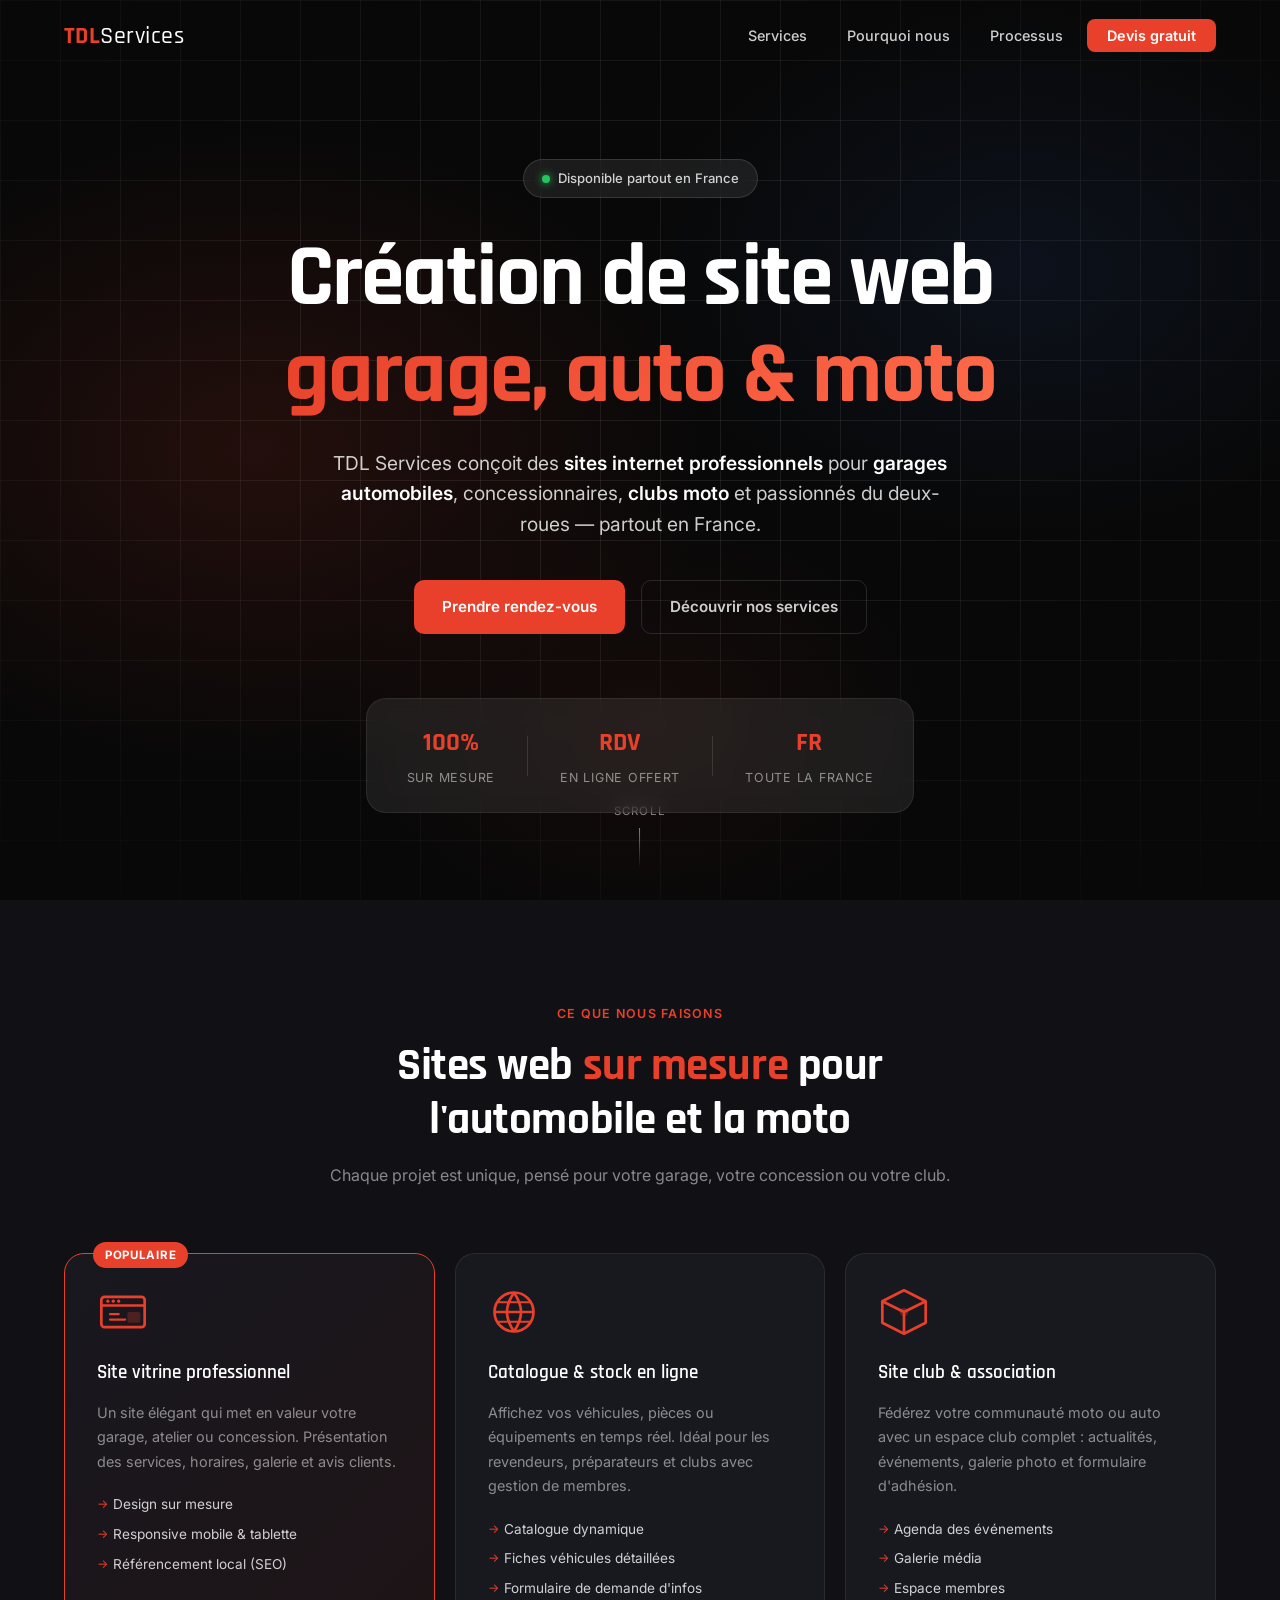
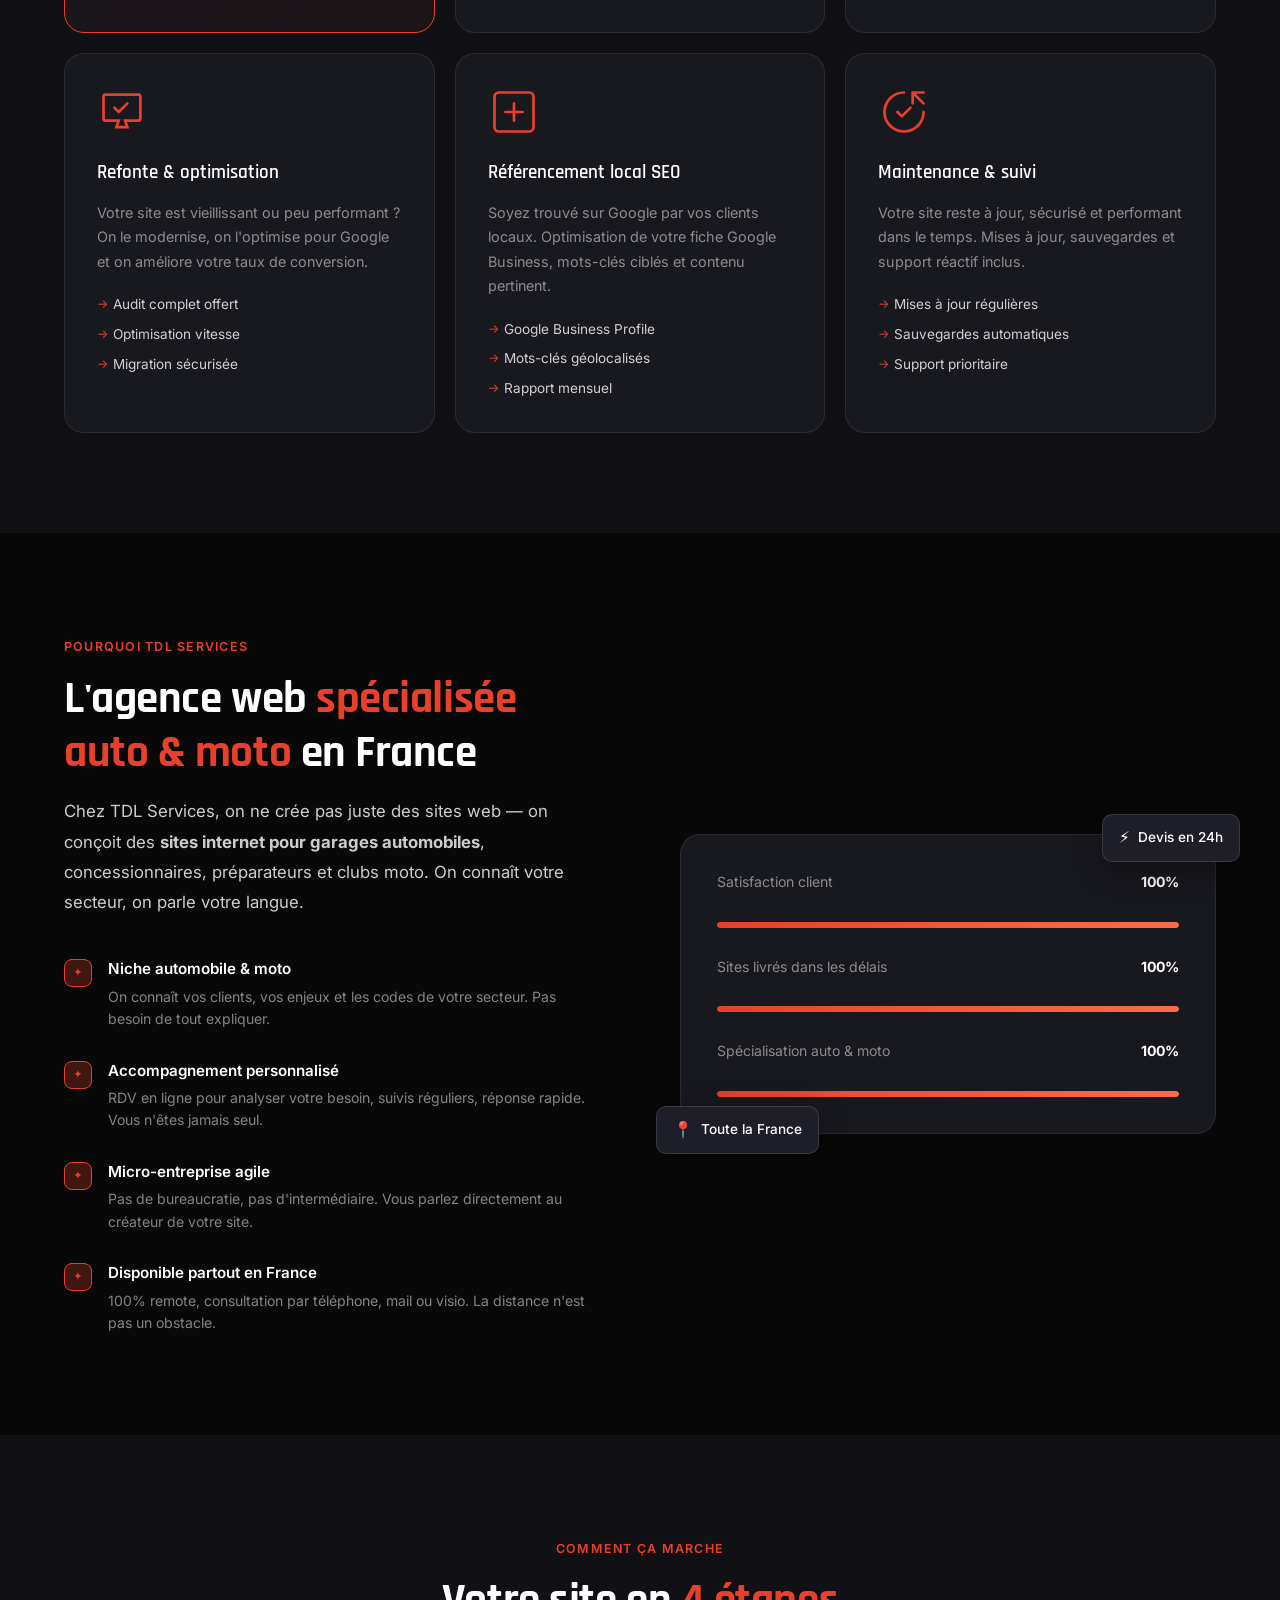
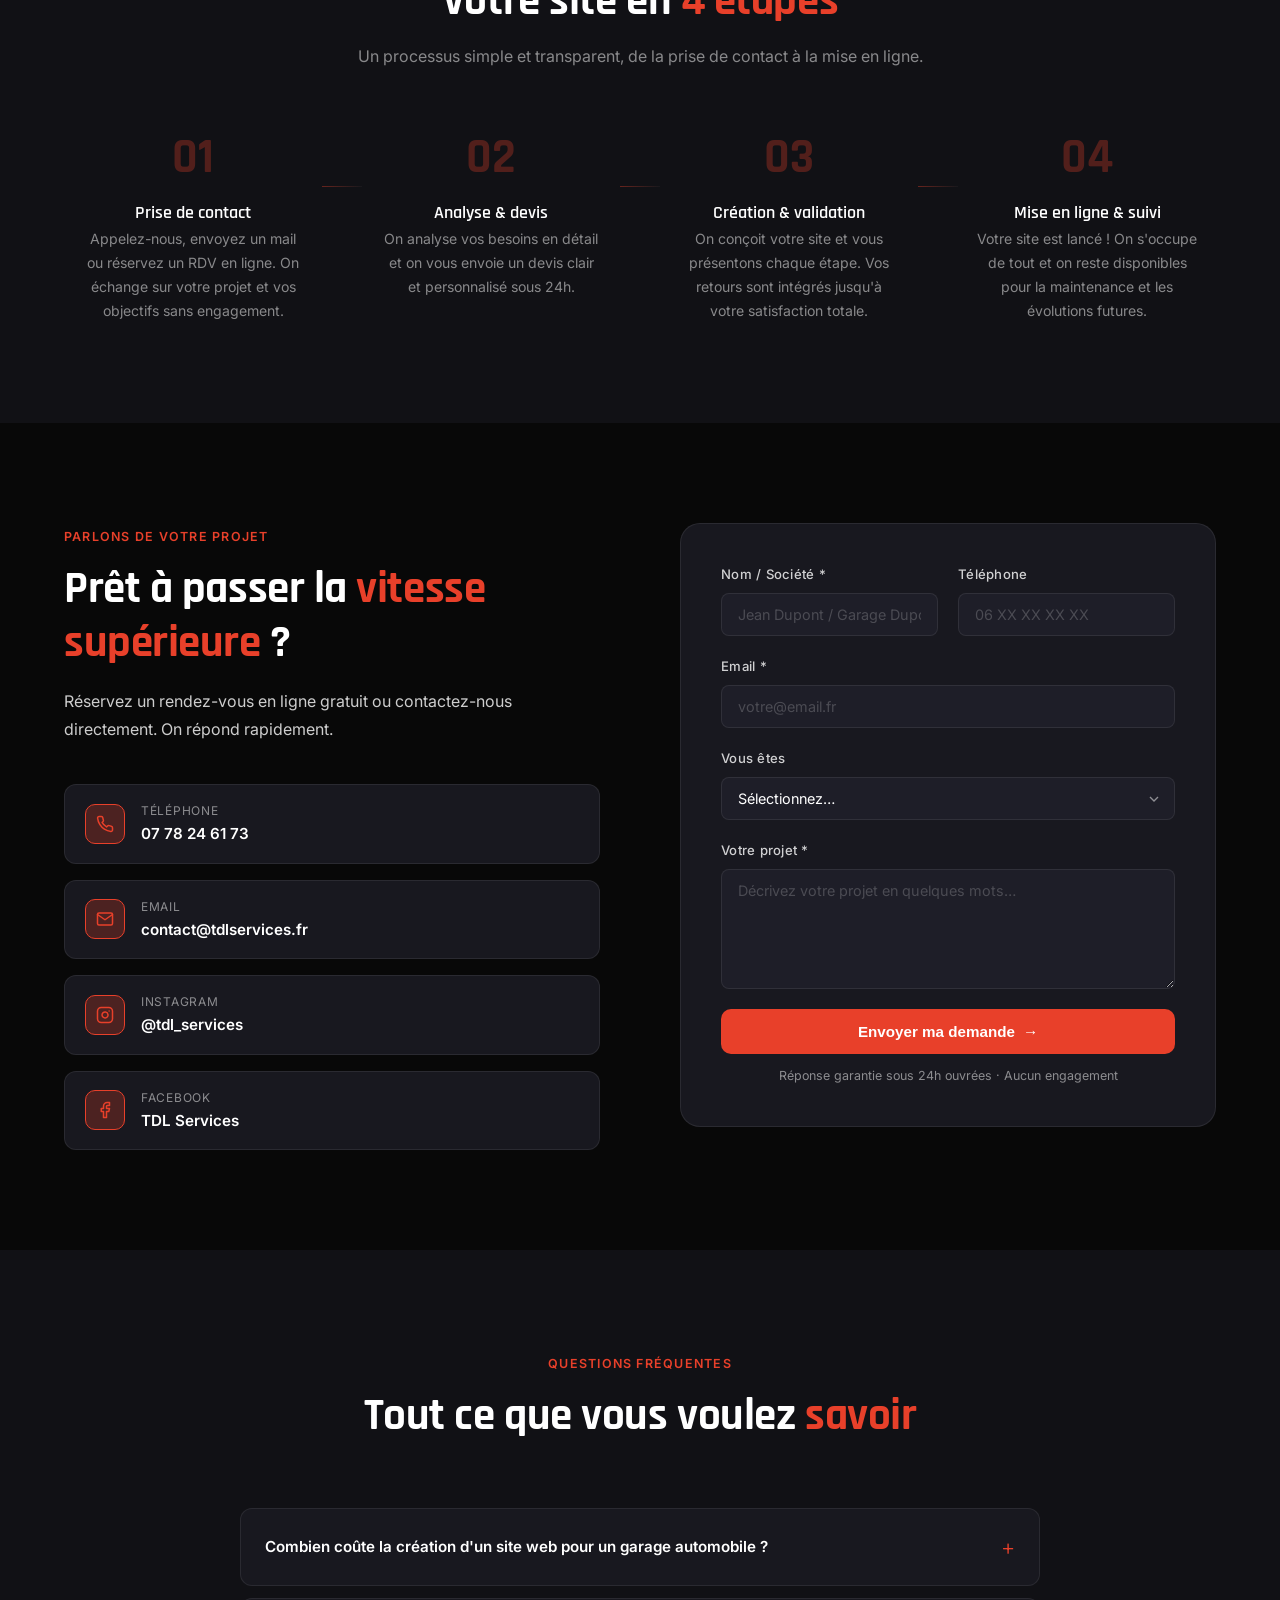
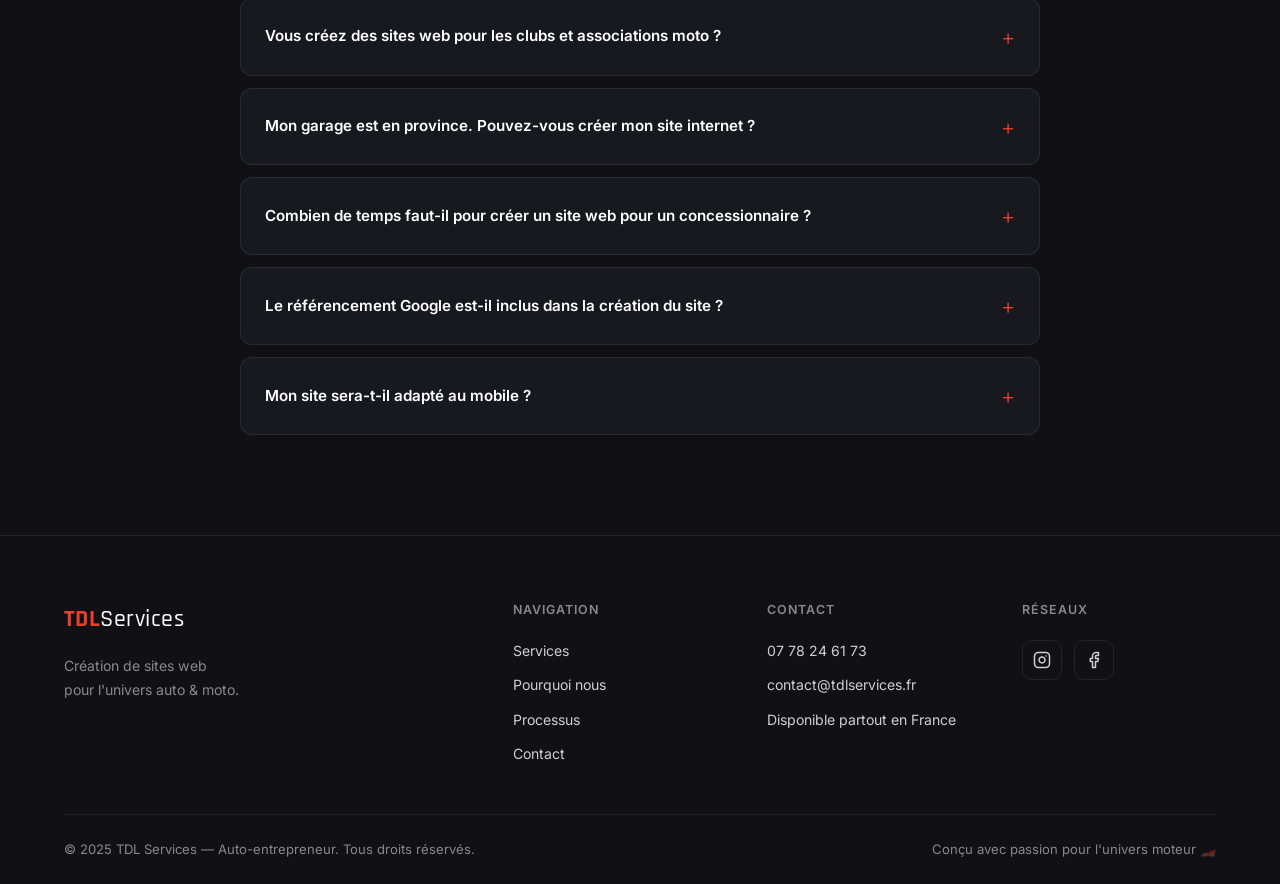
==== index.html @ dbecf359 "seo: optimisation complète pour remontée Google - Title tag ciblé : "Création Site Web Garage Automo" ====
<!DOCTYPE html>
<html lang="fr">
<head>
  <meta charset="UTF-8" />
  <meta name="viewport" content="width=device-width, initial-scale=1.0" />
  <meta name="description" content="TDL Services crée des sites web professionnels pour garages automobiles, concessionnaires, clubs moto et passionnés du deux-roues. Devis gratuit en 24h. Disponible partout en France." />
  <meta name="keywords" content="création site web garage automobile, site internet garage moto, site web concessionnaire, création site web club moto, site vitrine garage auto, agence web automobile France, site internet professionnel moto" />
  <meta name="author" content="TDL Services" />
  <meta name="robots" content="index, follow" />
  <meta name="geo.region" content="FR" />
  <meta name="geo.placename" content="France" />
  <link rel="canonical" href="https://tdlservices.fr/" />

  <!-- Open Graph -->
  <meta property="og:title" content="Création Site Web Garage Automobile & Moto | TDL Services" />
  <meta property="og:description" content="Sites web professionnels pour garages, concessionnaires et clubs moto. Devis gratuit en 24h — partout en France." />
  <meta property="og:type" content="website" />
  <meta property="og:url" content="https://tdlservices.fr/" />
  <meta property="og:image" content="https://tdlservices.fr/Logo.png" />
  <meta property="og:locale" content="fr_FR" />

  <!-- Twitter Card -->
  <meta name="twitter:card" content="summary_large_image" />
  <meta name="twitter:title" content="Création Site Web Garage Automobile & Moto | TDL Services" />
  <meta name="twitter:description" content="Sites web professionnels pour garages, concessionnaires et clubs moto. Devis gratuit en 24h." />
  <meta name="twitter:image" content="https://tdlservices.fr/Logo.png" />

  <title>Création Site Web Garage Automobile & Moto | TDL Services — France</title>
  <link rel="icon" type="image/png" sizes="32x32" href="Logo.png">

  <!-- JSON-LD Structured Data -->
  <script type="application/ld+json">
  {
    "@context": "https://schema.org",
    "@type": "ProfessionalService",
    "name": "TDL Services",
    "description": "Création de sites web professionnels pour garages automobiles, concessionnaires, clubs moto et passionnés du deux-roues. Disponible partout en France.",
    "url": "https://tdlservices.fr",
    "telephone": "+33778246173",
    "email": "contact@tdlservices.fr",
    "priceRange": "€€",
    "image": "https://tdlservices.fr/Logo.png",
    "areaServed": {
      "@type": "Country",
      "name": "France"
    },
    "hasOfferCatalog": {
      "@type": "OfferCatalog",
      "name": "Création de sites web automobile et moto",
      "itemListElement": [
        { "@type": "Offer", "itemOffered": { "@type": "Service", "name": "Site vitrine professionnel garage automobile" } },
        { "@type": "Offer", "itemOffered": { "@type": "Service", "name": "Site web club et association moto" } },
        { "@type": "Offer", "itemOffered": { "@type": "Service", "name": "Catalogue véhicules en ligne" } },
        { "@type": "Offer", "itemOffered": { "@type": "Service", "name": "Référencement SEO local automobile" } }
      ]
    },
    "sameAs": [
      "https://www.instagram.com/tdl_services/",
      "https://www.facebook.com/profile.php?id=61576950905423"
    ]
  }
  </script>
  <script type="application/ld+json">
  {
    "@context": "https://schema.org",
    "@type": "WebSite",
    "name": "TDL Services",
    "url": "https://tdlservices.fr"
  }
  </script>
  <link rel="stylesheet" href="style.css" />
  <link rel="preconnect" href="https://fonts.googleapis.com" />
  <link rel="preconnect" href="https://fonts.gstatic.com" crossorigin />
  <link href="https://fonts.googleapis.com/css2?family=Inter:wght@300;400;500;600;700;800;900&family=Rajdhani:wght@500;600;700&display=swap" rel="stylesheet" />
</head>
<body>

  <!-- NAV -->
  <nav class="nav" id="nav">
    <div class="nav__container">
      <a href="#hero" class="nav__logo">
        <span class="nav__logo-tdl">TDL</span><span class="nav__logo-services">Services</span>
      </a>
      <button class="nav__burger" id="burger" aria-label="Menu">
        <span></span><span></span><span></span>
      </button>
      <ul class="nav__links" id="navLinks">
        <li><a href="#services" class="nav__link">Services</a></li>
        <li><a href="#pourquoi" class="nav__link">Pourquoi nous</a></li>
        <li><a href="#processus" class="nav__link">Processus</a></li>
        <li><a href="#contact" class="nav__link nav__link--cta">Devis gratuit</a></li>
      </ul>
    </div>
  </nav>

  <!-- HERO -->
  <section class="hero" id="hero">
    <div class="hero__bg">
      <div class="hero__grid"></div>
      <div class="hero__gradient"></div>
    </div>
    <div class="hero__container">
      <div class="hero__badge">
        <span class="hero__badge-dot"></span>
        Disponible partout en France
      </div>
      <h1 class="hero__title">
        Création de site web<br />
        <span class="hero__title-accent">garage, auto & moto</span>
      </h1>
      <p class="hero__subtitle">
        TDL Services conçoit des <strong>sites internet professionnels</strong> pour <strong>garages automobiles</strong>, concessionnaires, <strong>clubs moto</strong> et passionnés du deux-roues — partout en France.
      </p>
      <div class="hero__actions">
        <a href="#contact" class="btn btn--primary">Prendre rendez-vous</a>
        <a href="#services" class="btn btn--ghost">Découvrir nos services</a>
      </div>
      <div class="hero__stats">
        <div class="hero__stat">
          <span class="hero__stat-num">100%</span>
          <span class="hero__stat-label">Sur mesure</span>
        </div>
        <div class="hero__stat-divider"></div>
        <div class="hero__stat">
          <span class="hero__stat-num">RDV</span>
          <span class="hero__stat-label">En ligne offert</span>
        </div>
        <div class="hero__stat-divider"></div>
        <div class="hero__stat">
          <span class="hero__stat-num">FR</span>
          <span class="hero__stat-label">Toute la France</span>
        </div>
      </div>
    </div>
    <div class="hero__scroll">
      <span>Scroll</span>
      <div class="hero__scroll-line"></div>
    </div>
  </section>

  <!-- SERVICES -->
  <section class="services" id="services">
    <div class="section__container">
      <div class="section__header">
        <span class="section__tag">Ce que nous faisons</span>
        <h2 class="section__title">Sites web <span class="accent">sur mesure</span> pour l'automobile et la moto</h2>
        <p class="section__subtitle">Chaque projet est unique, pensé pour votre garage, votre concession ou votre club.</p>
      </div>
      <div class="services__grid">

        <div class="service-card service-card--featured">
          <div class="service-card__badge">Populaire</div>
          <div class="service-card__icon">
            <svg viewBox="0 0 48 48" fill="none" xmlns="http://www.w3.org/2000/svg">
              <rect x="4" y="10" width="40" height="28" rx="3" stroke="currentColor" stroke-width="2.5"/>
              <path d="M4 18h40" stroke="currentColor" stroke-width="2.5"/>
              <circle cx="10" cy="14" r="1.5" fill="currentColor"/>
              <circle cx="15" cy="14" r="1.5" fill="currentColor"/>
              <circle cx="20" cy="14" r="1.5" fill="currentColor"/>
              <path d="M12 26h8M12 31h14" stroke="currentColor" stroke-width="2" stroke-linecap="round"/>
              <rect x="28" y="24" width="12" height="10" rx="2" fill="currentColor" opacity=".25"/>
            </svg>
          </div>
          <h3 class="service-card__title">Site vitrine professionnel</h3>
          <p class="service-card__text">Un site élégant qui met en valeur votre garage, atelier ou concession. Présentation des services, horaires, galerie et avis clients.</p>
          <ul class="service-card__list">
            <li>Design sur mesure</li>
            <li>Responsive mobile & tablette</li>
            <li>Référencement local (SEO)</li>
          </ul>
        </div>

        <div class="service-card">
          <div class="service-card__icon">
            <svg viewBox="0 0 48 48" fill="none" xmlns="http://www.w3.org/2000/svg">
              <circle cx="24" cy="24" r="18" stroke="currentColor" stroke-width="2.5"/>
              <path d="M6 24h36M24 6c-4 6-6.5 11.5-6.5 18s2.5 12 6.5 18M24 6c4 6 6.5 11.5 6.5 18S28 36 24 42" stroke="currentColor" stroke-width="2.5"/>
              <path d="M9.5 15h29M9.5 33h29" stroke="currentColor" stroke-width="2" stroke-linecap="round"/>
            </svg>
          </div>
          <h3 class="service-card__title">Catalogue & stock en ligne</h3>
          <p class="service-card__text">Affichez vos véhicules, pièces ou équipements en temps réel. Idéal pour les revendeurs, préparateurs et clubs avec gestion de membres.</p>
          <ul class="service-card__list">
            <li>Catalogue dynamique</li>
            <li>Fiches véhicules détaillées</li>
            <li>Formulaire de demande d'infos</li>
          </ul>
        </div>

        <div class="service-card">
          <div class="service-card__icon">
            <svg viewBox="0 0 48 48" fill="none" xmlns="http://www.w3.org/2000/svg">
              <path d="M24 4L4 14v20l20 10 20-10V14L24 4z" stroke="currentColor" stroke-width="2.5" stroke-linejoin="round"/>
              <path d="M4 14l20 10M44 14L24 24M24 24v20" stroke="currentColor" stroke-width="2.5"/>
              <circle cx="24" cy="24" r="4" fill="currentColor" opacity=".3"/>
            </svg>
          </div>
          <h3 class="service-card__title">Site club & association</h3>
          <p class="service-card__text">Fédérez votre communauté moto ou auto avec un espace club complet : actualités, événements, galerie photo et formulaire d'adhésion.</p>
          <ul class="service-card__list">
            <li>Agenda des événements</li>
            <li>Galerie média</li>
            <li>Espace membres</li>
          </ul>
        </div>

        <div class="service-card">
          <div class="service-card__icon">
            <svg viewBox="0 0 48 48" fill="none" xmlns="http://www.w3.org/2000/svg">
              <path d="M40 8H8a2 2 0 00-2 2v20a2 2 0 002 2h12l-2 6h10l-2-6h12a2 2 0 002-2V10a2 2 0 00-2-2z" stroke="currentColor" stroke-width="2.5"/>
              <path d="M16 20l4 4 8-8" stroke="currentColor" stroke-width="2.5" stroke-linecap="round" stroke-linejoin="round"/>
            </svg>
          </div>
          <h3 class="service-card__title">Refonte & optimisation</h3>
          <p class="service-card__text">Votre site est vieillissant ou peu performant ? On le modernise, on l'optimise pour Google et on améliore votre taux de conversion.</p>
          <ul class="service-card__list">
            <li>Audit complet offert</li>
            <li>Optimisation vitesse</li>
            <li>Migration sécurisée</li>
          </ul>
        </div>

        <div class="service-card">
          <div class="service-card__icon">
            <svg viewBox="0 0 48 48" fill="none" xmlns="http://www.w3.org/2000/svg">
              <rect x="6" y="6" width="36" height="36" rx="4" stroke="currentColor" stroke-width="2.5"/>
              <path d="M16 24h16M24 16v16" stroke="currentColor" stroke-width="2.5" stroke-linecap="round"/>
            </svg>
          </div>
          <h3 class="service-card__title">Référencement local SEO</h3>
          <p class="service-card__text">Soyez trouvé sur Google par vos clients locaux. Optimisation de votre fiche Google Business, mots-clés ciblés et contenu pertinent.</p>
          <ul class="service-card__list">
            <li>Google Business Profile</li>
            <li>Mots-clés géolocalisés</li>
            <li>Rapport mensuel</li>
          </ul>
        </div>

        <div class="service-card">
          <div class="service-card__icon">
            <svg viewBox="0 0 48 48" fill="none" xmlns="http://www.w3.org/2000/svg">
              <path d="M24 6C14 6 6 14 6 24s8 18 18 18 18-8 18-18" stroke="currentColor" stroke-width="2.5" stroke-linecap="round"/>
              <path d="M32 6l10 10M42 6H32v10" stroke="currentColor" stroke-width="2.5" stroke-linecap="round" stroke-linejoin="round"/>
              <path d="M18 24l4 4 8-8" stroke="currentColor" stroke-width="2.5" stroke-linecap="round" stroke-linejoin="round"/>
            </svg>
          </div>
          <h3 class="service-card__title">Maintenance & suivi</h3>
          <p class="service-card__text">Votre site reste à jour, sécurisé et performant dans le temps. Mises à jour, sauvegardes et support réactif inclus.</p>
          <ul class="service-card__list">
            <li>Mises à jour régulières</li>
            <li>Sauvegardes automatiques</li>
            <li>Support prioritaire</li>
          </ul>
        </div>

      </div>
    </div>
  </section>

  <!-- POURQUOI -->
  <section class="pourquoi" id="pourquoi">
    <div class="section__container">
      <div class="pourquoi__inner">
        <div class="pourquoi__content">
          <span class="section__tag">Pourquoi TDL Services</span>
          <h2 class="section__title">L'agence web <span class="accent">spécialisée auto & moto</span> en France</h2>
          <p class="pourquoi__text">
            Chez TDL Services, on ne crée pas juste des sites web — on conçoit des <strong>sites internet pour garages automobiles</strong>, concessionnaires, préparateurs et clubs moto. On connaît votre secteur, on parle votre langue.
          </p>
          <div class="pourquoi__features">
            <div class="feature">
              <div class="feature__icon">✦</div>
              <div>
                <h4 class="feature__title">Niche automobile & moto</h4>
                <p class="feature__text">On connaît vos clients, vos enjeux et les codes de votre secteur. Pas besoin de tout expliquer.</p>
              </div>
            </div>
            <div class="feature">
              <div class="feature__icon">✦</div>
              <div>
                <h4 class="feature__title">Accompagnement personnalisé</h4>
                <p class="feature__text">RDV en ligne pour analyser votre besoin, suivis réguliers, réponse rapide. Vous n'êtes jamais seul.</p>
              </div>
            </div>
            <div class="feature">
              <div class="feature__icon">✦</div>
              <div>
                <h4 class="feature__title">Micro-entreprise agile</h4>
                <p class="feature__text">Pas de bureaucratie, pas d'intermédiaire. Vous parlez directement au créateur de votre site.</p>
              </div>
            </div>
            <div class="feature">
              <div class="feature__icon">✦</div>
              <div>
                <h4 class="feature__title">Disponible partout en France</h4>
                <p class="feature__text">100% remote, consultation par téléphone, mail ou visio. La distance n'est pas un obstacle.</p>
              </div>
            </div>
          </div>
        </div>
        <div class="pourquoi__visual">
          <div class="visual-card">
            <div class="visual-card__line">
              <span class="visual-card__label">Satisfaction client</span>
              <span class="visual-card__val">100%</span>
            </div>
            <div class="visual-card__bar"><div class="visual-card__fill" style="width:100%"></div></div>
            <div class="visual-card__line">
              <span class="visual-card__label">Sites livrés dans les délais</span>
              <span class="visual-card__val">100%</span>
            </div>
            <div class="visual-card__bar"><div class="visual-card__fill" style="width:100%"></div></div>
            <div class="visual-card__line">
              <span class="visual-card__label">Spécialisation auto & moto</span>
              <span class="visual-card__val">100%</span>
            </div>
            <div class="visual-card__bar"><div class="visual-card__fill" style="width:100%"></div></div>
          </div>
          <div class="visual-badge visual-badge--1">
            <span class="visual-badge__icon">📍</span>
            <span>Toute la France</span>
          </div>
          <div class="visual-badge visual-badge--2">
            <span class="visual-badge__icon">⚡</span>
            <span>Devis en 24h</span>
          </div>
        </div>
      </div>
    </div>
  </section>

  <!-- PROCESSUS -->
  <section class="processus" id="processus">
    <div class="section__container">
      <div class="section__header">
        <span class="section__tag">Comment ça marche</span>
        <h2 class="section__title">Votre site en <span class="accent">4 étapes</span></h2>
        <p class="section__subtitle">Un processus simple et transparent, de la prise de contact à la mise en ligne.</p>
      </div>
      <div class="processus__steps">
        <div class="step">
          <div class="step__num">01</div>
          <div class="step__content">
            <h3 class="step__title">Prise de contact</h3>
            <p class="step__text">Appelez-nous, envoyez un mail ou réservez un RDV en ligne. On échange sur votre projet et vos objectifs sans engagement.</p>
          </div>
        </div>
        <div class="step__connector"></div>
        <div class="step">
          <div class="step__num">02</div>
          <div class="step__content">
            <h3 class="step__title">Analyse & devis</h3>
            <p class="step__text">On analyse vos besoins en détail et on vous envoie un devis clair et personnalisé sous 24h.</p>
          </div>
        </div>
        <div class="step__connector"></div>
        <div class="step">
          <div class="step__num">03</div>
          <div class="step__content">
            <h3 class="step__title">Création & validation</h3>
            <p class="step__text">On conçoit votre site et vous présentons chaque étape. Vos retours sont intégrés jusqu'à votre satisfaction totale.</p>
          </div>
        </div>
        <div class="step__connector"></div>
        <div class="step">
          <div class="step__num">04</div>
          <div class="step__content">
            <h3 class="step__title">Mise en ligne & suivi</h3>
            <p class="step__text">Votre site est lancé ! On s'occupe de tout et on reste disponibles pour la maintenance et les évolutions futures.</p>
          </div>
        </div>
      </div>
    </div>
  </section>

  <!-- CONTACT -->
  <section class="contact" id="contact">
    <div class="section__container">
      <div class="contact__inner">
        <div class="contact__info">
          <span class="section__tag">Parlons de votre projet</span>
          <h2 class="section__title">Prêt à passer la <span class="accent">vitesse supérieure</span> ?</h2>
          <p class="contact__text">Réservez un rendez-vous en ligne gratuit ou contactez-nous directement. On répond rapidement.</p>

          <div class="contact__methods">
            <a href="tel:0778246173" class="contact__method">
              <div class="contact__method-icon">
                <svg viewBox="0 0 24 24" fill="none" stroke="currentColor" stroke-width="2" stroke-linecap="round" stroke-linejoin="round">
                  <path d="M22 16.92v3a2 2 0 01-2.18 2 19.79 19.79 0 01-8.63-3.07 19.5 19.5 0 01-6-6 19.79 19.79 0 01-3.07-8.67A2 2 0 014.11 2h3a2 2 0 012 1.72c.127.96.361 1.903.7 2.81a2 2 0 01-.45 2.11L8.09 9.91a16 16 0 006 6l1.27-1.27a2 2 0 012.11-.45c.907.339 1.85.573 2.81.7A2 2 0 0122 16.92z"/>
                </svg>
              </div>
              <div>
                <span class="contact__method-label">Téléphone</span>
                <span class="contact__method-val">07 78 24 61 73</span>
              </div>
            </a>

            <a href="mailto:contact@tdlservices.fr" class="contact__method">
              <div class="contact__method-icon">
                <svg viewBox="0 0 24 24" fill="none" stroke="currentColor" stroke-width="2" stroke-linecap="round" stroke-linejoin="round">
                  <path d="M4 4h16c1.1 0 2 .9 2 2v12c0 1.1-.9 2-2 2H4c-1.1 0-2-.9-2-2V6c0-1.1.9-2 2-2z"/>
                  <polyline points="22,6 12,13 2,6"/>
                </svg>
              </div>
              <div>
                <span class="contact__method-label">Email</span>
                <span class="contact__method-val">contact@tdlservices.fr</span>
              </div>
            </a>

            <a href="https://www.instagram.com/tdl_services/" target="_blank" rel="noopener" class="contact__method">
              <div class="contact__method-icon">
                <svg viewBox="0 0 24 24" fill="none" stroke="currentColor" stroke-width="2" stroke-linecap="round" stroke-linejoin="round">
                  <rect x="2" y="2" width="20" height="20" rx="5" ry="5"/>
                  <path d="M16 11.37A4 4 0 1112.63 8 4 4 0 0116 11.37z"/>
                  <line x1="17.5" y1="6.5" x2="17.51" y2="6.5"/>
                </svg>
              </div>
              <div>
                <span class="contact__method-label">Instagram</span>
                <span class="contact__method-val">@tdl_services</span>
              </div>
            </a>

            <a href="https://www.facebook.com/profile.php?id=61576950905423&locale=fr_FR" target="_blank" rel="noopener" class="contact__method">
              <div class="contact__method-icon">
                <svg viewBox="0 0 24 24" fill="none" stroke="currentColor" stroke-width="2" stroke-linecap="round" stroke-linejoin="round">
                  <path d="M18 2h-3a5 5 0 00-5 5v3H7v4h3v8h4v-8h3l1-4h-4V7a1 1 0 011-1h3z"/>
                </svg>
              </div>
              <div>
                <span class="contact__method-label">Facebook</span>
                <span class="contact__method-val">TDL Services</span>
              </div>
            </a>
          </div>
        </div>

        <form class="contact__form" id="contactForm" novalidate>
          <div class="form__row">
            <div class="form__group">
              <label for="name" class="form__label">Nom / Société *</label>
              <input type="text" id="name" name="name" class="form__input" placeholder="Jean Dupont / Garage Dupont" required />
            </div>
            <div class="form__group">
              <label for="phone" class="form__label">Téléphone</label>
              <input type="tel" id="phone" name="phone" class="form__input" placeholder="06 XX XX XX XX" />
            </div>
          </div>
          <div class="form__group">
            <label for="email" class="form__label">Email *</label>
            <input type="email" id="email" name="email" class="form__input" placeholder="votre@email.fr" required />
          </div>
          <div class="form__group">
            <label for="type" class="form__label">Vous êtes</label>
            <select id="type" name="type" class="form__input form__select">
              <option value="">Sélectionnez…</option>
              <option value="garage">Garage / Atelier</option>
              <option value="concessionnaire">Concessionnaire</option>
              <option value="club">Club / Association</option>
              <option value="preparateur">Préparateur</option>
              <option value="particulier">Particulier passionné</option>
              <option value="autre">Autre</option>
            </select>
          </div>
          <div class="form__group">
            <label for="message" class="form__label">Votre projet *</label>
            <textarea id="message" name="message" class="form__input form__textarea" placeholder="Décrivez votre projet en quelques mots…" required></textarea>
          </div>
          <button type="submit" class="btn btn--primary btn--full">
            <span class="btn__text">Envoyer ma demande</span>
            <span class="btn__icon">→</span>
          </button>
          <p class="form__notice">Réponse garantie sous 24h ouvrées · Aucun engagement</p>
          <div class="form__success" id="formSuccess">
            <span>✓</span> Message envoyé ! On revient vers vous rapidement.
          </div>
        </form>
      </div>
    </div>
  </section>

  <!-- FAQ -->
  <section class="faq" id="faq">
    <div class="section__container">
      <div class="section__header">
        <span class="section__tag">Questions fréquentes</span>
        <h2 class="section__title">Tout ce que vous voulez <span class="accent">savoir</span></h2>
      </div>
      <div class="faq__list">

        <details class="faq__item">
          <summary class="faq__question">Combien coûte la création d'un site web pour un garage automobile ?</summary>
          <p class="faq__answer">Le tarif dépend de vos besoins. Un site vitrine professionnel pour un garage automobile ou un atelier démarre à un tarif accessible. Nous établissons un <strong>devis gratuit et personnalisé sous 24h</strong> après une première discussion sans engagement.</p>
        </details>

        <details class="faq__item">
          <summary class="faq__question">Vous créez des sites web pour les clubs et associations moto ?</summary>
          <p class="faq__answer">Oui, c'est l'une de nos spécialités. TDL Services conçoit des <strong>sites internet complets pour les clubs et associations moto</strong> : agenda des sorties, galerie photo, présentation des membres, formulaire d'adhésion en ligne et espace actualités.</p>
        </details>

        <details class="faq__item">
          <summary class="faq__question">Mon garage est en province. Pouvez-vous créer mon site internet ?</summary>
          <p class="faq__answer">Absolument. TDL Services travaille en <strong>100% remote partout en France</strong>. Les échanges se font par téléphone, email ou visioconférence. La distance n'est aucun obstacle à la qualité et au suivi de votre projet.</p>
        </details>

        <details class="faq__item">
          <summary class="faq__question">Combien de temps faut-il pour créer un site web pour un concessionnaire ?</summary>
          <p class="faq__answer">Un <strong>site vitrine pour concessionnaire ou garage</strong> est généralement livré en 2 à 4 semaines. Les projets incluant un catalogue véhicules dynamique ou un espace membres prennent entre 4 et 8 semaines selon le volume de contenu à intégrer.</p>
        </details>

        <details class="faq__item">
          <summary class="faq__question">Le référencement Google est-il inclus dans la création du site ?</summary>
          <p class="faq__answer">Oui, le <strong>référencement naturel (SEO) local</strong> est intégré à chaque projet : structure technique optimisée, mots-clés ciblés pour votre secteur (garage, moto, auto), et optimisation de votre fiche Google Business Profile pour apparaître en tête des recherches locales.</p>
        </details>

        <details class="faq__item">
          <summary class="faq__question">Mon site sera-t-il adapté au mobile ?</summary>
          <p class="faq__answer">Tous nos sites sont <strong>100% responsive</strong>, conçus en priorité pour le mobile. Plus de 60% des recherches Google se font depuis un smartphone — votre site s'adapte parfaitement à tous les écrans : mobile, tablette et ordinateur.</p>
        </details>

      </div>
    </div>
  </section>

  <script type="application/ld+json">
  {
    "@context": "https://schema.org",
    "@type": "FAQPage",
    "mainEntity": [
      {
        "@type": "Question",
        "name": "Combien coûte la création d'un site web pour un garage automobile ?",
        "acceptedAnswer": { "@type": "Answer", "text": "Le tarif dépend de vos besoins. Un site vitrine professionnel pour un garage automobile démarre à un tarif accessible. Nous établissons un devis gratuit et personnalisé sous 24h après une première discussion sans engagement." }
      },
      {
        "@type": "Question",
        "name": "Vous créez des sites web pour les clubs et associations moto ?",
        "acceptedAnswer": { "@type": "Answer", "text": "Oui. TDL Services conçoit des sites internet complets pour les clubs et associations moto : agenda des sorties, galerie photo, formulaire d'adhésion en ligne et espace actualités." }
      },
      {
        "@type": "Question",
        "name": "Mon garage est en province. Pouvez-vous créer mon site internet ?",
        "acceptedAnswer": { "@type": "Answer", "text": "Absolument. TDL Services travaille en 100% remote partout en France. Les échanges se font par téléphone, email ou visioconférence." }
      },
      {
        "@type": "Question",
        "name": "Combien de temps faut-il pour créer un site web pour un concessionnaire ?",
        "acceptedAnswer": { "@type": "Answer", "text": "Un site vitrine pour concessionnaire ou garage est généralement livré en 2 à 4 semaines. Les projets incluant un catalogue véhicules ou un espace membres prennent entre 4 et 8 semaines." }
      },
      {
        "@type": "Question",
        "name": "Le référencement Google est-il inclus dans la création du site ?",
        "acceptedAnswer": { "@type": "Answer", "text": "Oui, le référencement naturel (SEO) local est intégré à chaque projet : structure optimisée, mots-clés ciblés pour votre secteur (garage, moto, auto) et optimisation Google Business Profile." }
      },
      {
        "@type": "Question",
        "name": "Mon site sera-t-il adapté au mobile ?",
        "acceptedAnswer": { "@type": "Answer", "text": "Tous nos sites sont 100% responsive, conçus en priorité pour le mobile. Votre site s'adapte parfaitement à tous les écrans." }
      }
    ]
  }
  </script>

  <!-- FOOTER -->
  <footer class="footer">
    <div class="footer__container">
      <div class="footer__top">
        <div class="footer__brand">
          <a href="#hero" class="nav__logo">
            <span class="nav__logo-tdl">TDL</span><span class="nav__logo-services">Services</span>
          </a>
          <p class="footer__tagline">Création de sites web<br />pour l'univers auto & moto.</p>
        </div>
        <div class="footer__links">
          <h4 class="footer__heading">Navigation</h4>
          <ul>
            <li><a href="#services">Services</a></li>
            <li><a href="#pourquoi">Pourquoi nous</a></li>
            <li><a href="#processus">Processus</a></li>
            <li><a href="#contact">Contact</a></li>
          </ul>
        </div>
        <div class="footer__links">
          <h4 class="footer__heading">Contact</h4>
          <ul>
            <li><a href="tel:0778246173">07 78 24 61 73</a></li>
            <li><a href="mailto:contact@tdlservices.fr">contact@tdlservices.fr</a></li>
            <li>Disponible partout en France</li>
          </ul>
        </div>
        <div class="footer__social">
          <h4 class="footer__heading">Réseaux</h4>
          <div class="footer__social-links">
            <a href="https://www.instagram.com/tdl_services/" target="_blank" rel="noopener" aria-label="Instagram" class="footer__social-link">
              <svg viewBox="0 0 24 24" fill="none" stroke="currentColor" stroke-width="2" stroke-linecap="round" stroke-linejoin="round">
                <rect x="2" y="2" width="20" height="20" rx="5" ry="5"/>
                <path d="M16 11.37A4 4 0 1112.63 8 4 4 0 0116 11.37z"/>
                <line x1="17.5" y1="6.5" x2="17.51" y2="6.5"/>
              </svg>
            </a>
            <a href="https://www.facebook.com/profile.php?id=61576950905423&locale=fr_FR" target="_blank" rel="noopener" aria-label="Facebook" class="footer__social-link">
              <svg viewBox="0 0 24 24" fill="none" stroke="currentColor" stroke-width="2" stroke-linecap="round" stroke-linejoin="round">
                <path d="M18 2h-3a5 5 0 00-5 5v3H7v4h3v8h4v-8h3l1-4h-4V7a1 1 0 011-1h3z"/>
              </svg>
            </a>
          </div>
        </div>
      </div>
      <div class="footer__bottom">
        <p>© 2025 TDL Services — Auto-entrepreneur. Tous droits réservés.</p>
        <p>Conçu avec passion pour l'univers moteur 🏎️</p>
      </div>
    </div>
  </footer>

  <script src="script.js"></script>
</body>
</html>
---- style.css ----
/* ===========================
   TDL Services — Landing Page
   =========================== */

:root {
  --black: #080808;
  --dark: #111115;
  --dark-2: #18181f;
  --dark-3: #1e1e28;
  --border: rgba(255,255,255,0.08);
  --border-light: rgba(255,255,255,0.12);
  --accent: #e8402a;
  --accent-2: #ff6b4a;
  --accent-glow: rgba(232,64,42,0.25);
  --blue: #3d7fff;
  --white: #ffffff;
  --white-80: rgba(255,255,255,0.8);
  --white-50: rgba(255,255,255,0.5);
  --white-20: rgba(255,255,255,0.2);
  --white-08: rgba(255,255,255,0.08);
  --font-main: 'Inter', system-ui, sans-serif;
  --font-display: 'Rajdhani', 'Inter', sans-serif;
  --nav-h: 72px;
  --radius: 12px;
  --radius-lg: 20px;
  --transition: 0.25s cubic-bezier(0.4,0,0.2,1);
}

*, *::before, *::after { box-sizing: border-box; margin: 0; padding: 0; }

html { scroll-behavior: smooth; font-size: 16px; }

body {
  font-family: var(--font-main);
  background: var(--black);
  color: var(--white);
  overflow-x: hidden;
  line-height: 1.6;
}

a { text-decoration: none; color: inherit; }
img { max-width: 100%; display: block; }
ul { list-style: none; }

/* ===========================
   NAV
   =========================== */

.nav {
  position: fixed;
  top: 0; left: 0; right: 0;
  z-index: 100;
  height: var(--nav-h);
  display: flex;
  align-items: center;
  transition: background var(--transition), box-shadow var(--transition);
}

.nav.scrolled {
  background: rgba(8,8,8,0.92);
  backdrop-filter: blur(20px);
  -webkit-backdrop-filter: blur(20px);
  box-shadow: 0 1px 0 var(--border);
}

.nav__container {
  max-width: 1200px;
  margin: 0 auto;
  padding: 0 24px;
  width: 100%;
  display: flex;
  align-items: center;
  justify-content: space-between;
}

.nav__logo {
  font-family: var(--font-display);
  font-size: 1.5rem;
  font-weight: 700;
  letter-spacing: 0.02em;
}

.nav__logo-tdl {
  color: var(--accent);
}

.nav__logo-services {
  color: var(--white);
  font-weight: 500;
}

.nav__links {
  display: flex;
  align-items: center;
  gap: 8px;
}

.nav__link {
  padding: 8px 16px;
  border-radius: 8px;
  font-size: 0.9rem;
  font-weight: 500;
  color: var(--white-80);
  transition: color var(--transition), background var(--transition);
}

.nav__link:hover {
  color: var(--white);
  background: var(--white-08);
}

.nav__link--cta {
  background: var(--accent);
  color: var(--white);
  padding: 8px 20px;
  font-weight: 600;
}

.nav__link--cta:hover {
  background: var(--accent-2);
  color: var(--white);
}

.nav__burger {
  display: none;
  flex-direction: column;
  gap: 5px;
  background: none;
  border: none;
  cursor: pointer;
  padding: 8px;
}

.nav__burger span {
  display: block;
  width: 24px;
  height: 2px;
  background: var(--white);
  border-radius: 2px;
  transition: transform var(--transition), opacity var(--transition);
}

.nav__burger.open span:nth-child(1) { transform: translateY(7px) rotate(45deg); }
.nav__burger.open span:nth-child(2) { opacity: 0; }
.nav__burger.open span:nth-child(3) { transform: translateY(-7px) rotate(-45deg); }

/* ===========================
   BUTTONS
   =========================== */

.btn {
  display: inline-flex;
  align-items: center;
  gap: 8px;
  padding: 14px 28px;
  border-radius: 10px;
  font-size: 0.95rem;
  font-weight: 600;
  cursor: pointer;
  border: none;
  transition: all var(--transition);
  white-space: nowrap;
}

.btn--primary {
  background: var(--accent);
  color: var(--white);
  box-shadow: 0 0 0 0 var(--accent-glow);
}

.btn--primary:hover {
  background: var(--accent-2);
  transform: translateY(-2px);
  box-shadow: 0 8px 32px var(--accent-glow);
}

.btn--ghost {
  background: transparent;
  color: var(--white-80);
  border: 1.5px solid var(--border-light);
}

.btn--ghost:hover {
  color: var(--white);
  border-color: var(--white-50);
  background: var(--white-08);
}

.btn--full { width: 100%; justify-content: center; }

/* ===========================
   HERO
   =========================== */

.hero {
  position: relative;
  min-height: 100vh;
  display: flex;
  align-items: center;
  padding-top: var(--nav-h);
  overflow: hidden;
}

.hero__bg {
  position: absolute;
  inset: 0;
  z-index: 0;
}

.hero__grid {
  position: absolute;
  inset: 0;
  background-image:
    linear-gradient(var(--border) 1px, transparent 1px),
    linear-gradient(90deg, var(--border) 1px, transparent 1px);
  background-size: 60px 60px;
  mask-image: radial-gradient(ellipse 80% 80% at 50% 40%, black 30%, transparent 100%);
}

.hero__gradient {
  position: absolute;
  inset: 0;
  background:
    radial-gradient(ellipse 60% 60% at 20% 50%, rgba(232,64,42,0.12) 0%, transparent 60%),
    radial-gradient(ellipse 50% 50% at 80% 30%, rgba(61,127,255,0.08) 0%, transparent 60%),
    radial-gradient(ellipse 40% 40% at 50% 80%, rgba(232,64,42,0.06) 0%, transparent 60%);
}

.hero__container {
  position: relative;
  z-index: 1;
  max-width: 1200px;
  margin: 0 auto;
  padding: 80px 24px;
  display: flex;
  flex-direction: column;
  align-items: center;
  text-align: center;
}

.hero__badge {
  display: inline-flex;
  align-items: center;
  gap: 8px;
  padding: 8px 18px;
  border: 1px solid var(--border-light);
  border-radius: 100px;
  font-size: 0.82rem;
  font-weight: 500;
  color: var(--white-80);
  background: var(--white-08);
  backdrop-filter: blur(10px);
  margin-bottom: 32px;
  animation: fadeInDown 0.6s ease both;
}

.hero__badge-dot {
  width: 8px;
  height: 8px;
  border-radius: 50%;
  background: #22c55e;
  box-shadow: 0 0 8px #22c55e;
  animation: pulse 2s infinite;
}

@keyframes pulse {
  0%, 100% { opacity: 1; transform: scale(1); }
  50% { opacity: 0.7; transform: scale(1.2); }
}

.hero__title {
  font-family: var(--font-display);
  font-size: clamp(2.8rem, 7vw, 5.5rem);
  font-weight: 700;
  line-height: 1.1;
  letter-spacing: -0.02em;
  margin-bottom: 24px;
  animation: fadeInDown 0.6s 0.1s ease both;
}

.hero__title-accent {
  background: linear-gradient(135deg, var(--accent), var(--accent-2));
  -webkit-background-clip: text;
  -webkit-text-fill-color: transparent;
  background-clip: text;
}

.hero__subtitle {
  font-size: clamp(1rem, 2.5vw, 1.2rem);
  color: var(--white-80);
  max-width: 640px;
  margin-bottom: 40px;
  animation: fadeInDown 0.6s 0.2s ease both;
}

.hero__subtitle strong {
  color: var(--white);
  font-weight: 600;
}

.hero__actions {
  display: flex;
  gap: 16px;
  flex-wrap: wrap;
  justify-content: center;
  margin-bottom: 64px;
  animation: fadeInDown 0.6s 0.3s ease both;
}

.hero__stats {
  display: flex;
  align-items: center;
  gap: 32px;
  animation: fadeInDown 0.6s 0.4s ease both;
  padding: 24px 40px;
  border: 1px solid var(--border);
  border-radius: var(--radius-lg);
  background: var(--white-08);
  backdrop-filter: blur(10px);
}

.hero__stat {
  display: flex;
  flex-direction: column;
  align-items: center;
  gap: 4px;
}

.hero__stat-num {
  font-family: var(--font-display);
  font-size: 1.6rem;
  font-weight: 700;
  color: var(--accent);
}

.hero__stat-label {
  font-size: 0.78rem;
  color: var(--white-50);
  text-transform: uppercase;
  letter-spacing: 0.06em;
}

.hero__stat-divider {
  width: 1px;
  height: 40px;
  background: var(--border-light);
}

.hero__scroll {
  position: absolute;
  bottom: 32px;
  left: 50%;
  transform: translateX(-50%);
  display: flex;
  flex-direction: column;
  align-items: center;
  gap: 8px;
  font-size: 0.72rem;
  letter-spacing: 0.1em;
  text-transform: uppercase;
  color: var(--white-50);
  animation: fadeIn 1s 1s ease both;
}

.hero__scroll-line {
  width: 1px;
  height: 40px;
  background: linear-gradient(var(--white-50), transparent);
  animation: scrollLine 2s infinite;
}

@keyframes scrollLine {
  0% { transform: scaleY(0); transform-origin: top; }
  50% { transform: scaleY(1); transform-origin: top; }
  51% { transform: scaleY(1); transform-origin: bottom; }
  100% { transform: scaleY(0); transform-origin: bottom; }
}

/* ===========================
   SECTIONS COMMON
   =========================== */

.section__container {
  max-width: 1200px;
  margin: 0 auto;
  padding: 100px 24px;
}

.section__header {
  text-align: center;
  max-width: 640px;
  margin: 0 auto 64px;
}

.section__tag {
  display: inline-block;
  font-size: 0.78rem;
  font-weight: 600;
  letter-spacing: 0.1em;
  text-transform: uppercase;
  color: var(--accent);
  margin-bottom: 16px;
}

.section__title {
  font-family: var(--font-display);
  font-size: clamp(1.8rem, 4vw, 2.8rem);
  font-weight: 700;
  line-height: 1.2;
  letter-spacing: -0.01em;
  margin-bottom: 16px;
}

.section__subtitle {
  color: var(--white-50);
  font-size: 1rem;
}

.accent {
  color: var(--accent);
}

/* ===========================
   SERVICES
   =========================== */

.services {
  background: var(--dark);
}

.services__grid {
  display: grid;
  grid-template-columns: repeat(3, 1fr);
  gap: 20px;
}

.service-card {
  position: relative;
  background: var(--dark-2);
  border: 1px solid var(--border);
  border-radius: var(--radius-lg);
  padding: 32px;
  transition: border-color var(--transition), transform var(--transition), box-shadow var(--transition);
}

.service-card:hover {
  border-color: var(--border-light);
  transform: translateY(-4px);
  box-shadow: 0 16px 48px rgba(0,0,0,0.4);
}

.service-card--featured {
  border-color: var(--accent);
  background: linear-gradient(135deg, var(--dark-2) 0%, rgba(232,64,42,0.06) 100%);
}

.service-card--featured:hover {
  border-color: var(--accent-2);
  box-shadow: 0 16px 48px var(--accent-glow);
}

.service-card__badge {
  position: absolute;
  top: -12px;
  left: 28px;
  background: var(--accent);
  color: var(--white);
  font-size: 0.72rem;
  font-weight: 700;
  letter-spacing: 0.06em;
  text-transform: uppercase;
  padding: 4px 12px;
  border-radius: 100px;
}

.service-card__icon {
  width: 52px;
  height: 52px;
  color: var(--accent);
  margin-bottom: 20px;
}

.service-card__title {
  font-family: var(--font-display);
  font-size: 1.2rem;
  font-weight: 600;
  margin-bottom: 12px;
}

.service-card__text {
  color: var(--white-50);
  font-size: 0.9rem;
  line-height: 1.7;
  margin-bottom: 20px;
}

.service-card__list {
  display: flex;
  flex-direction: column;
  gap: 8px;
}

.service-card__list li {
  font-size: 0.85rem;
  color: var(--white-80);
  padding-left: 16px;
  position: relative;
}

.service-card__list li::before {
  content: '→';
  position: absolute;
  left: 0;
  color: var(--accent);
  font-size: 0.75rem;
}

/* ===========================
   POURQUOI
   =========================== */

.pourquoi {
  background: var(--black);
}

.pourquoi__inner {
  display: grid;
  grid-template-columns: 1fr 1fr;
  gap: 80px;
  align-items: center;
}

.pourquoi__text {
  color: var(--white-80);
  font-size: 1.05rem;
  line-height: 1.8;
  margin-bottom: 40px;
}

.pourquoi__features {
  display: flex;
  flex-direction: column;
  gap: 28px;
}

.feature {
  display: flex;
  gap: 16px;
  align-items: flex-start;
}

.feature__icon {
  width: 28px;
  height: 28px;
  border-radius: 8px;
  background: var(--accent-glow);
  border: 1px solid var(--accent);
  color: var(--accent);
  display: flex;
  align-items: center;
  justify-content: center;
  font-size: 0.7rem;
  flex-shrink: 0;
  margin-top: 2px;
}

.feature__title {
  font-size: 0.95rem;
  font-weight: 600;
  margin-bottom: 4px;
}

.feature__text {
  font-size: 0.88rem;
  color: var(--white-50);
  line-height: 1.6;
}

.pourquoi__visual {
  position: relative;
}

.visual-card {
  background: var(--dark-2);
  border: 1px solid var(--border);
  border-radius: var(--radius-lg);
  padding: 36px;
  display: flex;
  flex-direction: column;
  gap: 28px;
}

.visual-card__line {
  display: flex;
  justify-content: space-between;
  align-items: center;
  font-size: 0.88rem;
}

.visual-card__label { color: var(--white-50); }
.visual-card__val { font-weight: 700; color: var(--white); }

.visual-card__bar {
  height: 6px;
  background: var(--border);
  border-radius: 3px;
  overflow: hidden;
}

.visual-card__fill {
  height: 100%;
  background: linear-gradient(90deg, var(--accent), var(--accent-2));
  border-radius: 3px;
  animation: growBar 1.5s cubic-bezier(0.4,0,0.2,1) both;
}

@keyframes growBar {
  from { width: 0 !important; }
}

.visual-badge {
  position: absolute;
  display: flex;
  align-items: center;
  gap: 8px;
  background: var(--dark-3);
  border: 1px solid var(--border-light);
  border-radius: 10px;
  padding: 10px 16px;
  font-size: 0.85rem;
  font-weight: 500;
  box-shadow: 0 8px 32px rgba(0,0,0,0.4);
}

.visual-badge__icon { font-size: 1rem; }

.visual-badge--1 {
  bottom: -20px;
  left: -24px;
}

.visual-badge--2 {
  top: -20px;
  right: -24px;
}

/* ===========================
   PROCESSUS
   =========================== */

.processus {
  background: var(--dark);
}

.processus__steps {
  display: flex;
  align-items: flex-start;
  gap: 0;
}

.step {
  flex: 1;
  display: flex;
  flex-direction: column;
  align-items: center;
  text-align: center;
  gap: 16px;
}

.step__num {
  font-family: var(--font-display);
  font-size: 3rem;
  font-weight: 700;
  color: var(--accent);
  opacity: 0.3;
  line-height: 1;
}

.step__title {
  font-family: var(--font-display);
  font-size: 1.15rem;
  font-weight: 600;
}

.step__text {
  font-size: 0.88rem;
  color: var(--white-50);
  line-height: 1.7;
  max-width: 220px;
}

.step__connector {
  flex: 0 0 40px;
  height: 1px;
  background: linear-gradient(90deg, var(--accent), var(--border));
  margin-top: 52px;
  opacity: 0.4;
}

/* ===========================
   CONTACT
   =========================== */

.contact {
  background: var(--black);
}

.contact__inner {
  display: grid;
  grid-template-columns: 1fr 1fr;
  gap: 80px;
  align-items: start;
}

.contact__text {
  color: var(--white-80);
  font-size: 1rem;
  line-height: 1.8;
  margin-bottom: 40px;
}

.contact__methods {
  display: flex;
  flex-direction: column;
  gap: 16px;
}

.contact__method {
  display: flex;
  align-items: center;
  gap: 16px;
  padding: 16px 20px;
  border: 1px solid var(--border);
  border-radius: var(--radius);
  background: var(--dark-2);
  transition: border-color var(--transition), background var(--transition), transform var(--transition);
}

.contact__method:hover {
  border-color: var(--accent);
  background: var(--dark-3);
  transform: translateX(4px);
}

.contact__method-icon {
  width: 40px;
  height: 40px;
  border-radius: 10px;
  background: var(--accent-glow);
  border: 1px solid var(--accent);
  color: var(--accent);
  display: flex;
  align-items: center;
  justify-content: center;
  flex-shrink: 0;
}

.contact__method-icon svg { width: 18px; height: 18px; }

.contact__method-label {
  display: block;
  font-size: 0.75rem;
  color: var(--white-50);
  text-transform: uppercase;
  letter-spacing: 0.06em;
  margin-bottom: 2px;
}

.contact__method-val {
  display: block;
  font-size: 0.95rem;
  font-weight: 600;
}

/* FORM */

.contact__form {
  background: var(--dark-2);
  border: 1px solid var(--border);
  border-radius: var(--radius-lg);
  padding: 40px;
  display: flex;
  flex-direction: column;
  gap: 20px;
}

.form__row {
  display: grid;
  grid-template-columns: 1fr 1fr;
  gap: 20px;
}

.form__group {
  display: flex;
  flex-direction: column;
  gap: 8px;
}

.form__label {
  font-size: 0.82rem;
  font-weight: 500;
  color: var(--white-80);
  letter-spacing: 0.02em;
}

.form__input {
  background: var(--dark-3);
  border: 1px solid var(--border);
  border-radius: 8px;
  padding: 12px 16px;
  font-size: 0.9rem;
  color: var(--white);
  font-family: var(--font-main);
  transition: border-color var(--transition), box-shadow var(--transition);
  outline: none;
  width: 100%;
}

.form__input::placeholder { color: var(--white-20); }

.form__input:focus {
  border-color: var(--accent);
  box-shadow: 0 0 0 3px var(--accent-glow);
}

.form__input:invalid:not(:placeholder-shown) {
  border-color: #ef4444;
}

.form__select {
  cursor: pointer;
  appearance: none;
  background-image: url("data:image/svg+xml,%3Csvg xmlns='http://www.w3.org/2000/svg' viewBox='0 0 24 24' fill='none' stroke='rgba(255,255,255,0.5)' stroke-width='2'%3E%3Cpolyline points='6,9 12,15 18,9'/%3E%3C/svg%3E");
  background-repeat: no-repeat;
  background-position: right 12px center;
  background-size: 16px;
  padding-right: 40px;
}

.form__select option { background: var(--dark-3); color: var(--white); }

.form__textarea {
  min-height: 120px;
  resize: vertical;
}

.form__notice {
  font-size: 0.78rem;
  color: var(--white-50);
  text-align: center;
  margin-top: -8px;
}

.form__success {
  display: none;
  background: rgba(34, 197, 94, 0.1);
  border: 1px solid rgba(34, 197, 94, 0.3);
  border-radius: 8px;
  padding: 16px;
  text-align: center;
  color: #22c55e;
  font-weight: 500;
}

.form__success.visible {
  display: block;
  animation: fadeIn 0.4s ease;
}

/* ===========================
   FAQ
   =========================== */

.faq {
  background: var(--dark);
}

.faq__list {
  max-width: 800px;
  margin: 0 auto;
  display: flex;
  flex-direction: column;
  gap: 12px;
}

.faq__item {
  border: 1px solid var(--border);
  border-radius: var(--radius);
  background: var(--dark-2);
  overflow: hidden;
  transition: border-color var(--transition);
}

.faq__item[open] {
  border-color: var(--accent);
}

.faq__question {
  display: flex;
  justify-content: space-between;
  align-items: center;
  padding: 20px 24px;
  font-size: 0.95rem;
  font-weight: 600;
  cursor: pointer;
  list-style: none;
  gap: 16px;
  transition: color var(--transition);
}

.faq__question::-webkit-details-marker { display: none; }

.faq__question::after {
  content: '+';
  font-size: 1.4rem;
  font-weight: 300;
  color: var(--accent);
  flex-shrink: 0;
  transition: transform var(--transition);
}

.faq__item[open] .faq__question::after {
  transform: rotate(45deg);
}

.faq__item[open] .faq__question {
  color: var(--accent);
}

.faq__answer {
  padding: 0 24px 20px;
  font-size: 0.9rem;
  color: var(--white-50);
  line-height: 1.8;
}

.faq__answer strong {
  color: var(--white-80);
  font-weight: 600;
}

/* ===========================
   FOOTER
   =========================== */

.footer {
  background: var(--dark);
  border-top: 1px solid var(--border);
}

.footer__container {
  max-width: 1200px;
  margin: 0 auto;
  padding: 0 24px;
}

.footer__top {
  display: grid;
  grid-template-columns: 2fr 1fr 1fr 1fr;
  gap: 60px;
  padding: 64px 0 48px;
  border-bottom: 1px solid var(--border);
}

.footer__tagline {
  font-size: 0.88rem;
  color: var(--white-50);
  margin-top: 16px;
  line-height: 1.7;
}

.footer__heading {
  font-size: 0.78rem;
  font-weight: 600;
  text-transform: uppercase;
  letter-spacing: 0.08em;
  color: var(--white-50);
  margin-bottom: 20px;
}

.footer__links ul {
  display: flex;
  flex-direction: column;
  gap: 12px;
}

.footer__links a {
  font-size: 0.88rem;
  color: var(--white-80);
  transition: color var(--transition);
}

.footer__links a:hover { color: var(--accent); }

.footer__links li { font-size: 0.88rem; color: var(--white-80); }

.footer__social-links {
  display: flex;
  gap: 12px;
}

.footer__social-link {
  width: 40px;
  height: 40px;
  border-radius: 10px;
  border: 1px solid var(--border);
  display: flex;
  align-items: center;
  justify-content: center;
  color: var(--white-80);
  transition: all var(--transition);
}

.footer__social-link svg { width: 18px; height: 18px; }

.footer__social-link:hover {
  border-color: var(--accent);
  color: var(--accent);
  background: var(--accent-glow);
}

.footer__bottom {
  display: flex;
  justify-content: space-between;
  align-items: center;
  padding: 24px 0;
  font-size: 0.82rem;
  color: var(--white-50);
}

/* ===========================
   ANIMATIONS
   =========================== */

@keyframes fadeIn {
  from { opacity: 0; }
  to { opacity: 1; }
}

@keyframes fadeInDown {
  from { opacity: 0; transform: translateY(-16px); }
  to { opacity: 1; transform: translateY(0); }
}

@keyframes fadeInUp {
  from { opacity: 0; transform: translateY(24px); }
  to { opacity: 1; transform: translateY(0); }
}

.reveal {
  opacity: 0;
  transform: translateY(32px);
  transition: opacity 0.6s ease, transform 0.6s ease;
}

.reveal.visible {
  opacity: 1;
  transform: translateY(0);
}

/* ===========================
   RESPONSIVE
   =========================== */

@media (max-width: 1024px) {
  .services__grid {
    grid-template-columns: repeat(2, 1fr);
  }

  .pourquoi__inner {
    grid-template-columns: 1fr;
    gap: 60px;
  }

  .pourquoi__visual {
    order: -1;
  }

  .visual-badge--1 { left: 0; bottom: -16px; }
  .visual-badge--2 { right: 0; top: -16px; }

  .contact__inner {
    grid-template-columns: 1fr;
    gap: 48px;
  }

  .footer__top {
    grid-template-columns: 1fr 1fr;
    gap: 40px;
  }
}

@media (max-width: 768px) {
  :root { --nav-h: 64px; }

  .nav__links {
    position: fixed;
    top: var(--nav-h);
    left: 0; right: 0;
    background: rgba(8,8,8,0.97);
    backdrop-filter: blur(20px);
    flex-direction: column;
    padding: 24px;
    gap: 4px;
    border-bottom: 1px solid var(--border);
    transform: translateY(-100%);
    opacity: 0;
    pointer-events: none;
    transition: transform var(--transition), opacity var(--transition);
  }

  .nav__links.open {
    transform: translateY(0);
    opacity: 1;
    pointer-events: all;
  }

  .nav__link {
    width: 100%;
    padding: 12px 16px;
    text-align: center;
  }

  .nav__burger { display: flex; }

  .hero__stats {
    flex-direction: column;
    gap: 20px;
    padding: 24px;
  }

  .hero__stat-divider {
    width: 80px;
    height: 1px;
  }

  .services__grid { grid-template-columns: 1fr; }

  .processus__steps {
    flex-direction: column;
    align-items: center;
    gap: 8px;
  }

  .step__connector {
    width: 1px;
    height: 32px;
    flex: 0 0 32px;
    background: linear-gradient(180deg, var(--accent), var(--border));
    margin-top: 0;
  }

  .form__row { grid-template-columns: 1fr; }

  .footer__top {
    grid-template-columns: 1fr;
    gap: 32px;
    padding: 48px 0 32px;
  }

  .footer__bottom {
    flex-direction: column;
    gap: 8px;
    text-align: center;
  }

  .contact__form { padding: 28px 20px; }

  .section__container { padding: 72px 20px; }
}

@media (max-width: 480px) {
  .hero__actions {
    flex-direction: column;
    width: 100%;
  }

  .hero__actions .btn {
    width: 100%;
    justify-content: center;
  }
}
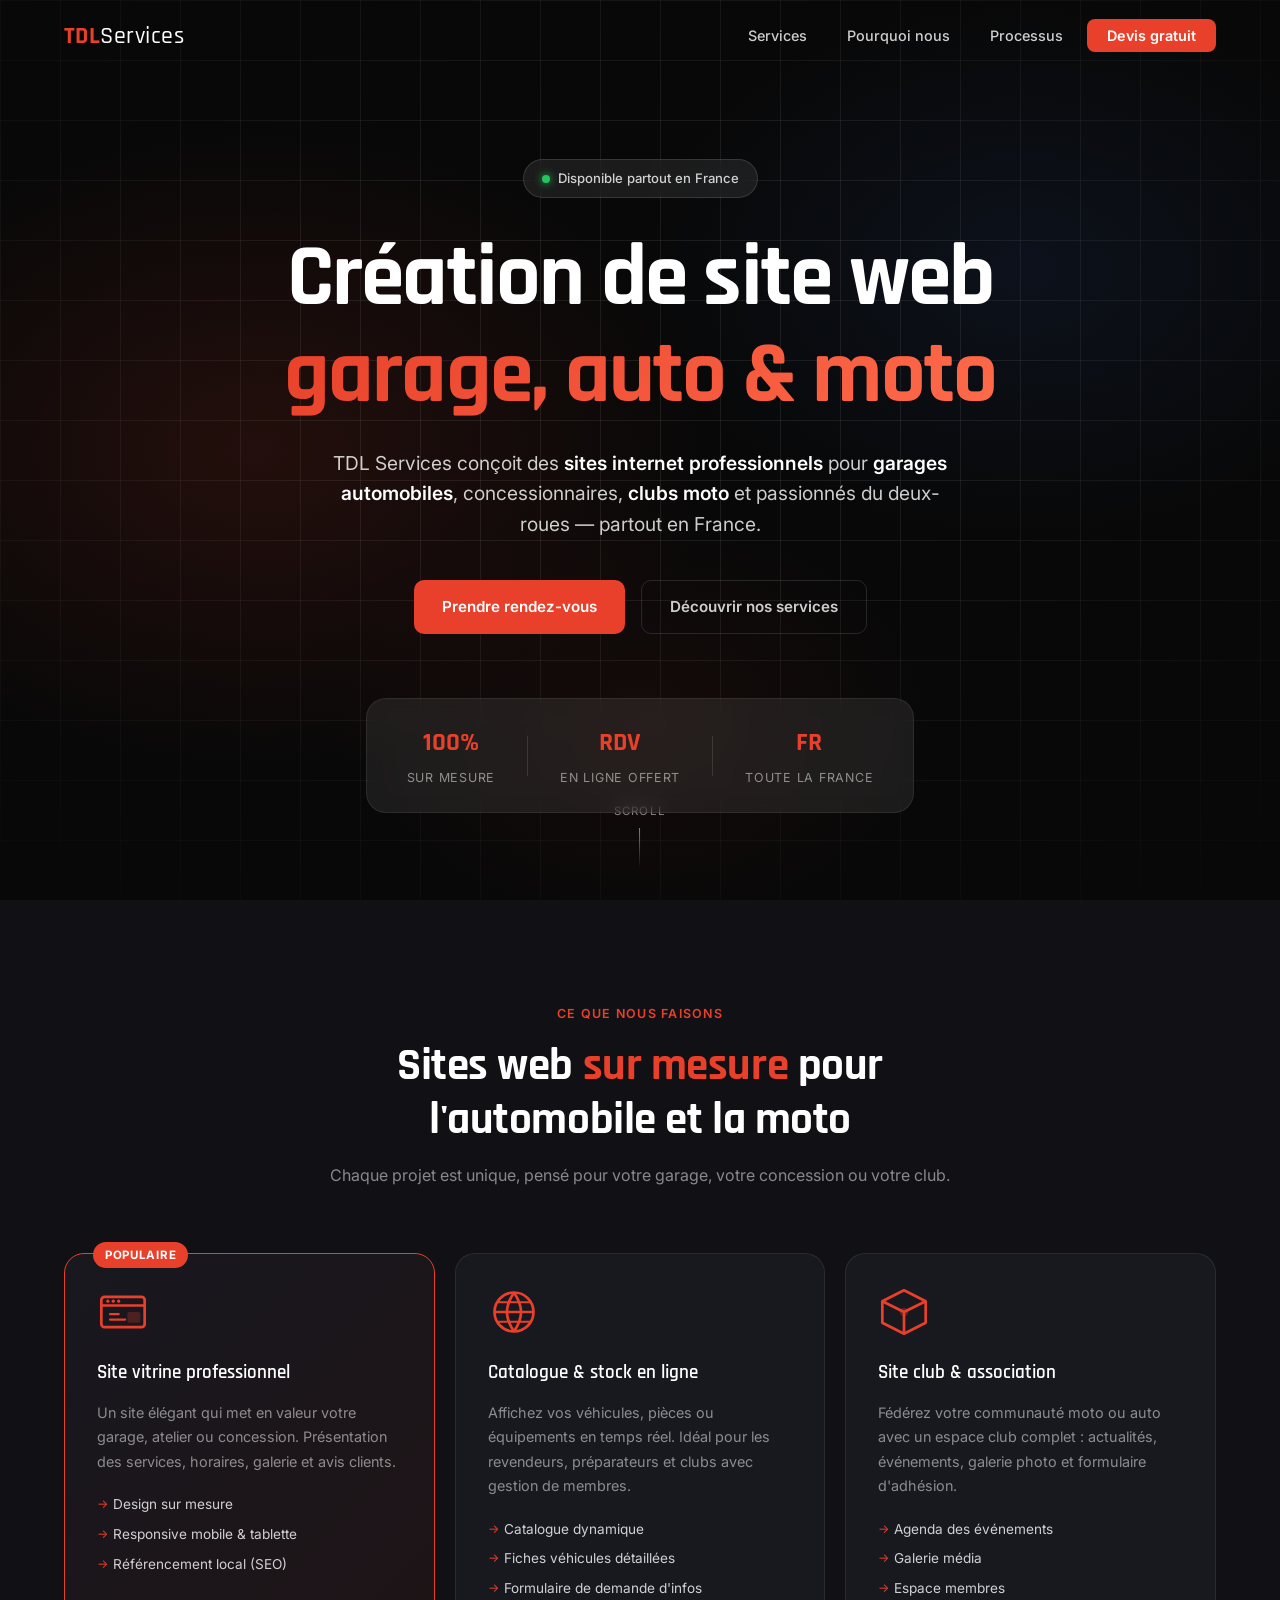
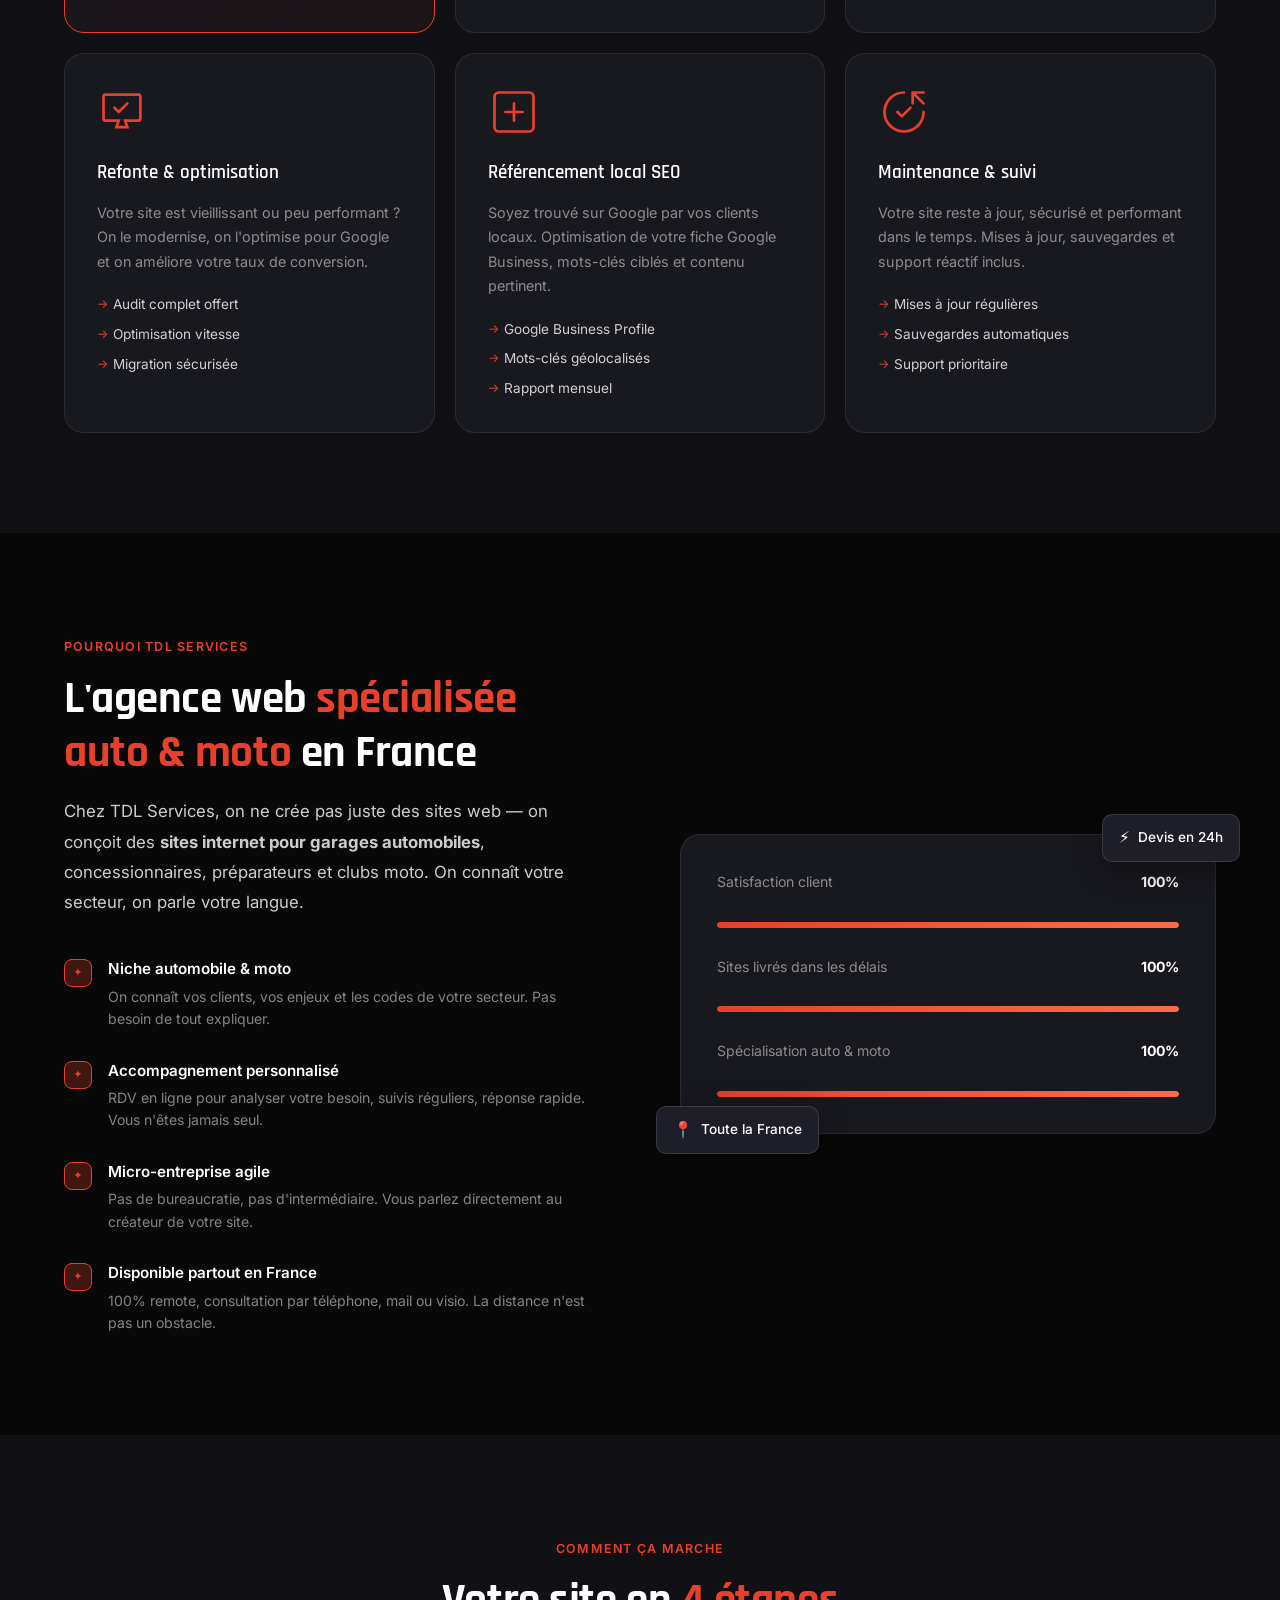
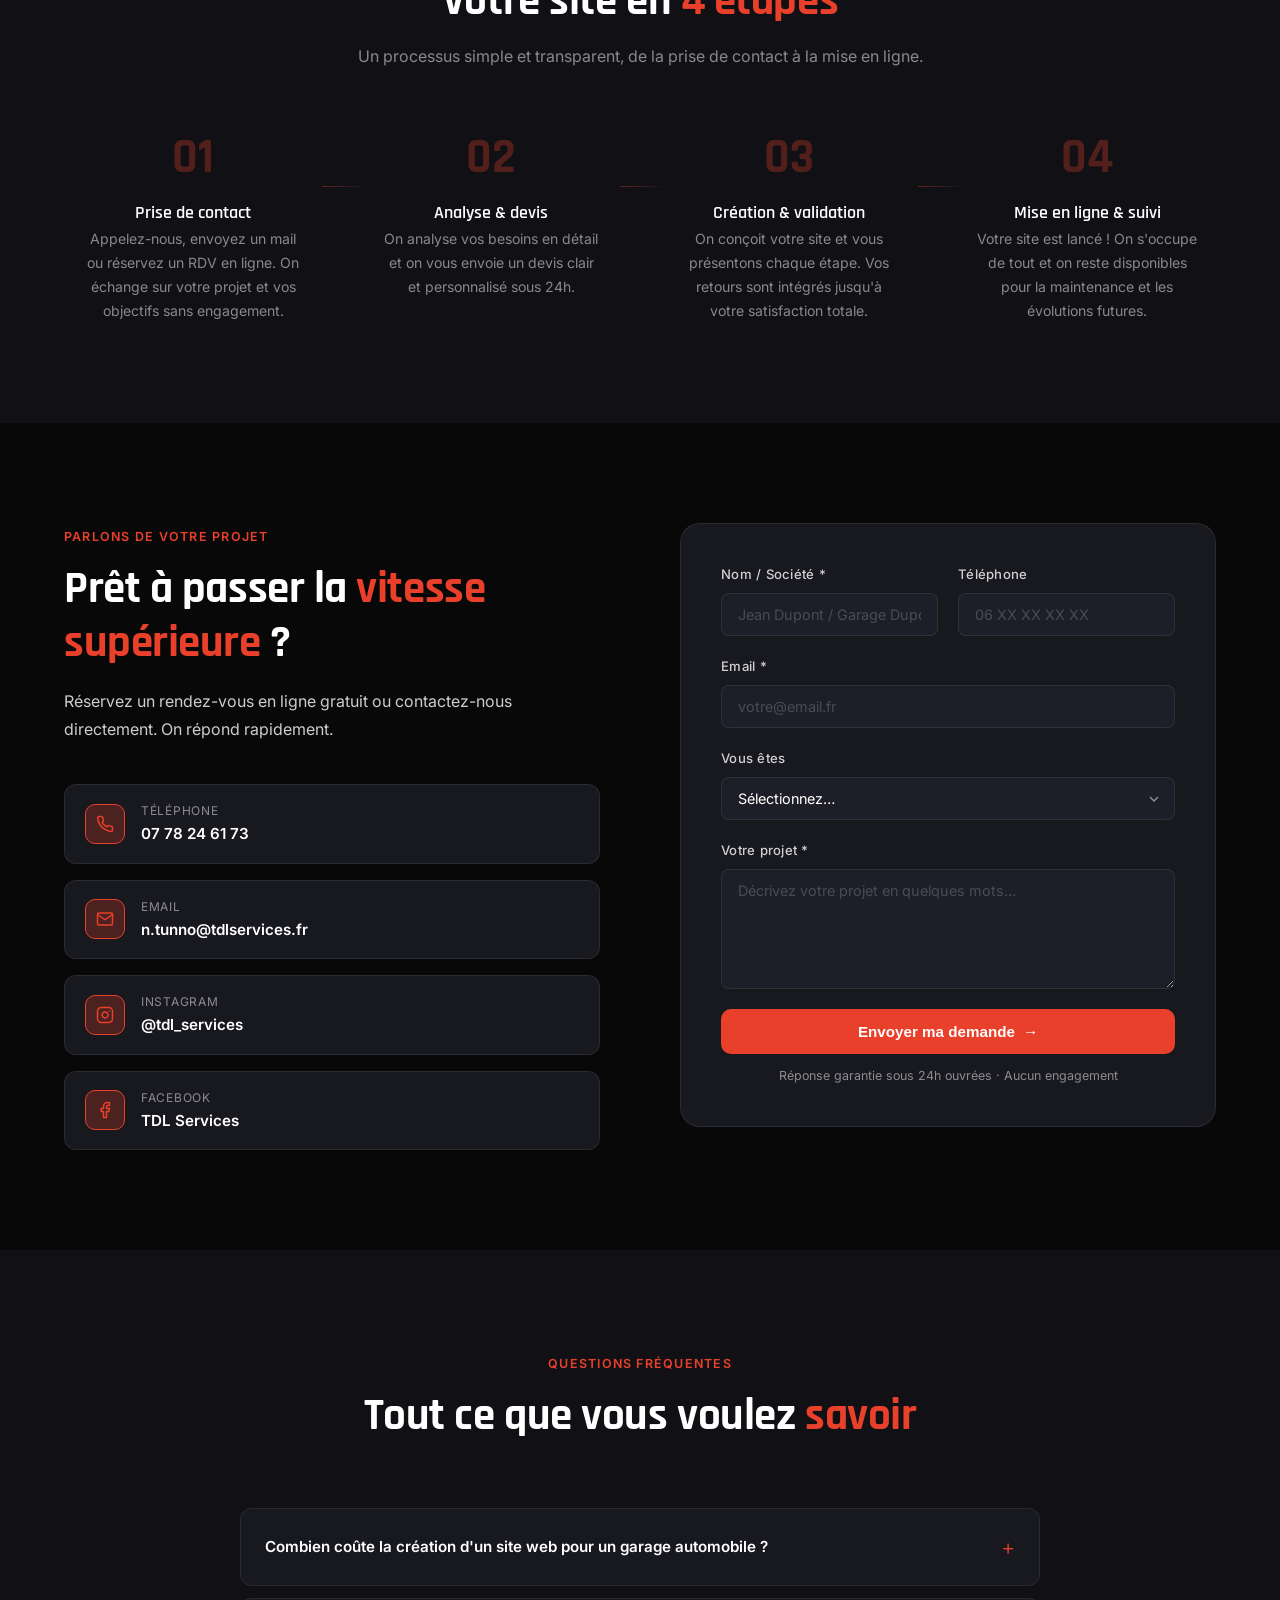
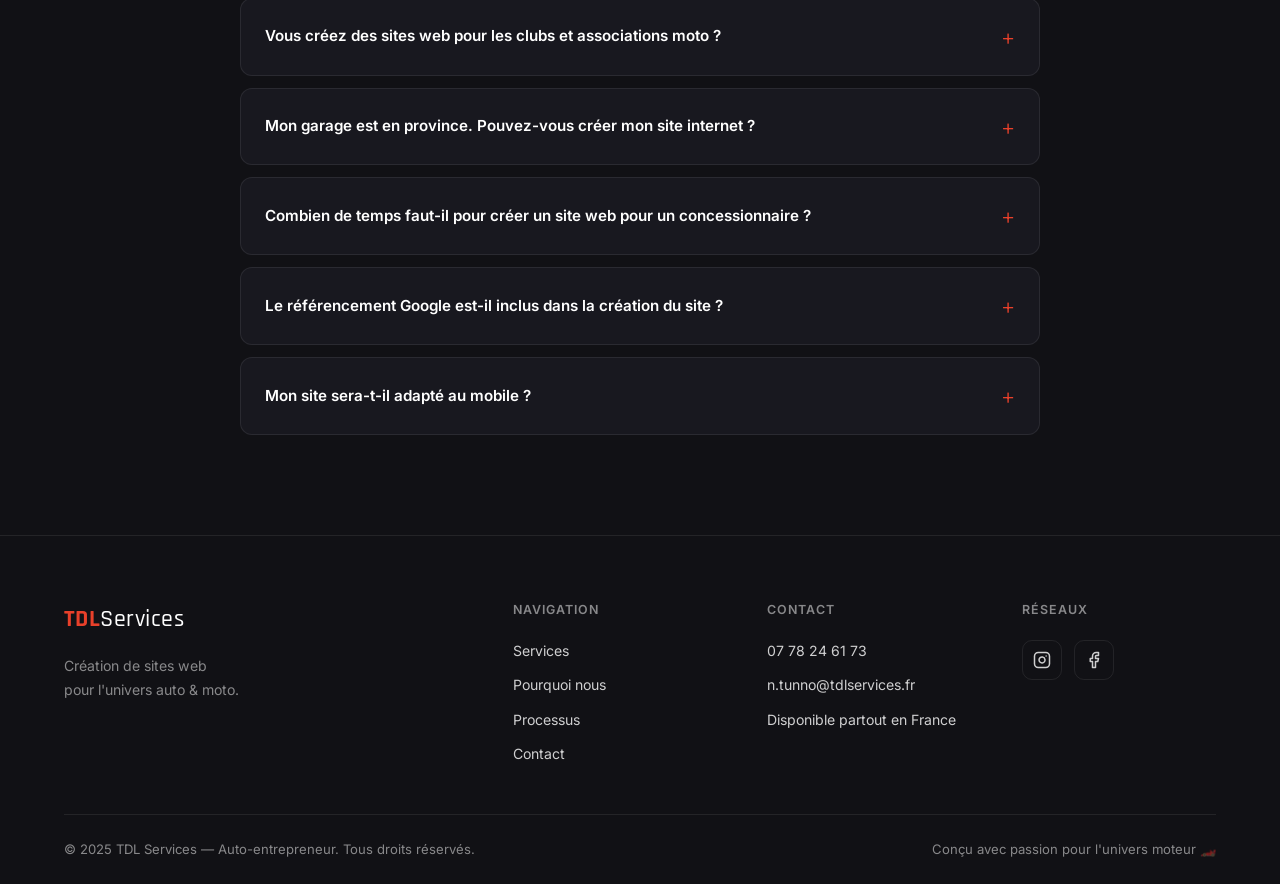
==== commit 24dbb7d1: "fix: mise à jour adresse mail contact@tdlservices.fr → n.tunno@tdlservices.fr https://claude.ai/code" ====
--- a/index.html
+++ b/index.html
@@ -6,6 +6,7 @@
   <meta name="description" content="TDL Services crée des sites web professionnels pour garages automobiles, concessionnaires, clubs moto et passionnés du deux-roues. Devis gratuit en 24h. Disponible partout en France." />
   <meta name="keywords" content="création site web garage automobile, site internet garage moto, site web concessionnaire, création site web club moto, site vitrine garage auto, agence web automobile France, site internet professionnel moto" />
   <meta name="author" content="TDL Services" />
+  <meta name="google-site-verification" content="7kE_B1crEG8q1HV7iNXK0dmRBn6R9uKJK0OXRvO8PFk" />
   <meta name="robots" content="index, follow" />
   <meta name="geo.region" content="FR" />
   <meta name="geo.placename" content="France" />
@@ -37,7 +38,7 @@
     "description": "Création de sites web professionnels pour garages automobiles, concessionnaires, clubs moto et passionnés du deux-roues. Disponible partout en France.",
     "url": "https://tdlservices.fr",
     "telephone": "+33778246173",
-    "email": "contact@tdlservices.fr",
+    "email": "n.tunno@tdlservices.fr",
     "priceRange": "€€",
     "image": "https://tdlservices.fr/Logo.png",
     "areaServed": {
@@ -395,7 +396,7 @@
               </div>
             </a>
 
-            <a href="mailto:contact@tdlservices.fr" class="contact__method">
+            <a href="mailto:n.tunno@tdlservices.fr" class="contact__method">
               <div class="contact__method-icon">
                 <svg viewBox="0 0 24 24" fill="none" stroke="currentColor" stroke-width="2" stroke-linecap="round" stroke-linejoin="round">
                   <path d="M4 4h16c1.1 0 2 .9 2 2v12c0 1.1-.9 2-2 2H4c-1.1 0-2-.9-2-2V6c0-1.1.9-2 2-2z"/>
@@ -404,7 +405,7 @@
               </div>
               <div>
                 <span class="contact__method-label">Email</span>
-                <span class="contact__method-val">contact@tdlservices.fr</span>
+                <span class="contact__method-val">n.tunno@tdlservices.fr</span>
               </div>
             </a>
 
@@ -585,7 +586,7 @@
           <h4 class="footer__heading">Contact</h4>
           <ul>
             <li><a href="tel:0778246173">07 78 24 61 73</a></li>
-            <li><a href="mailto:contact@tdlservices.fr">contact@tdlservices.fr</a></li>
+            <li><a href="mailto:n.tunno@tdlservices.fr">n.tunno@tdlservices.fr</a></li>
             <li>Disponible partout en France</li>
           </ul>
         </div>
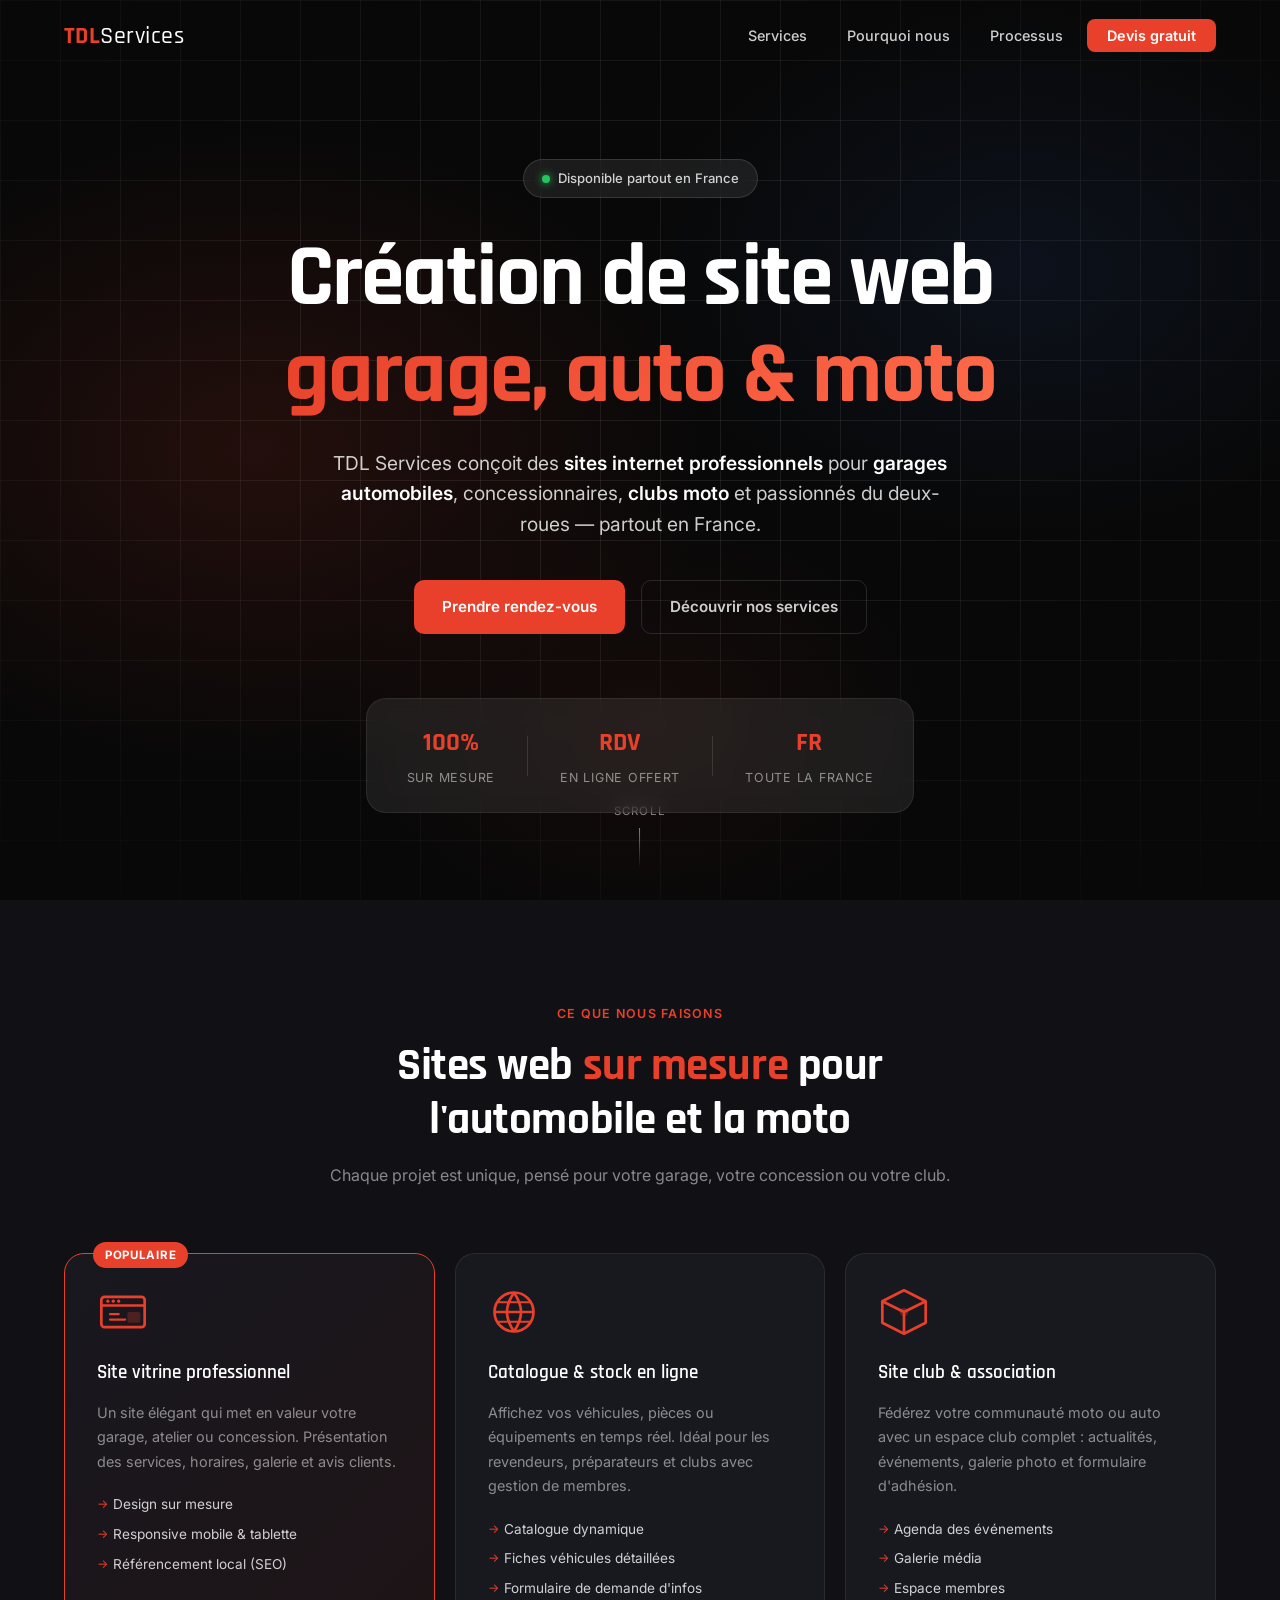
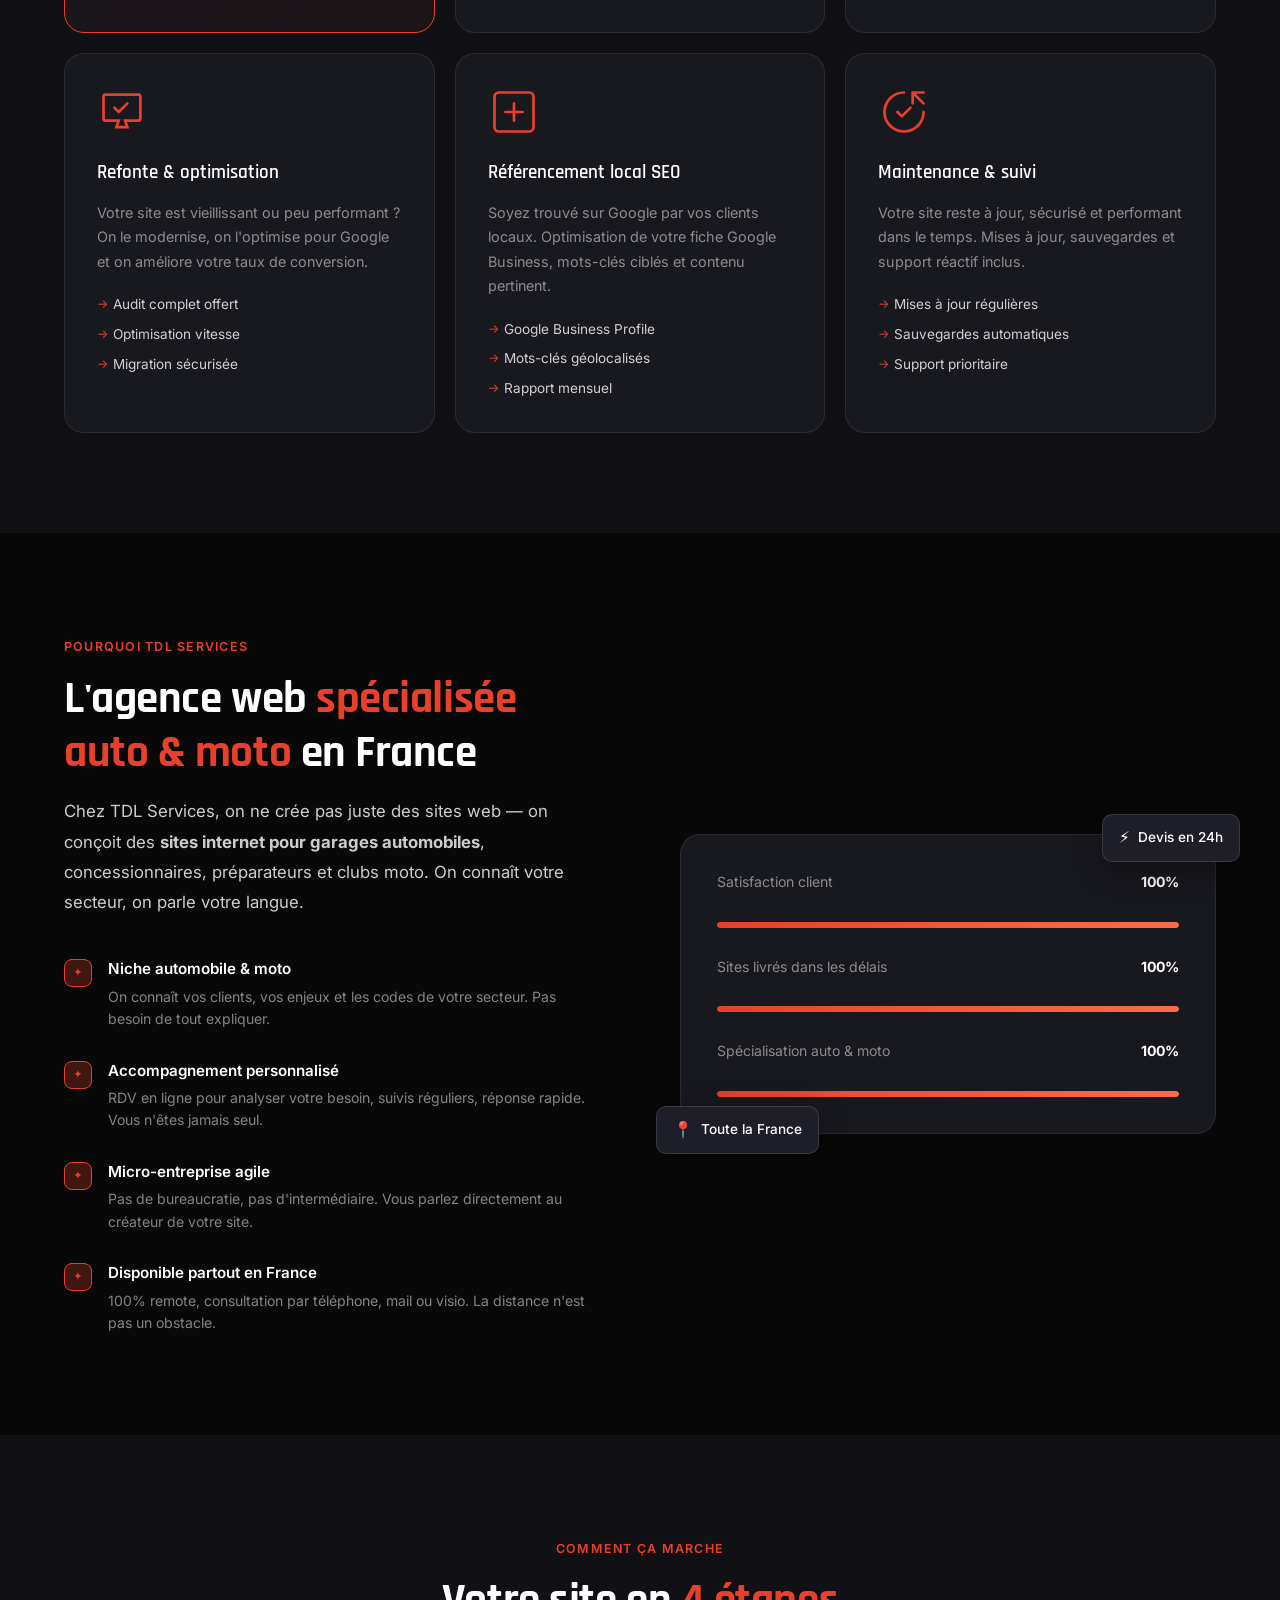
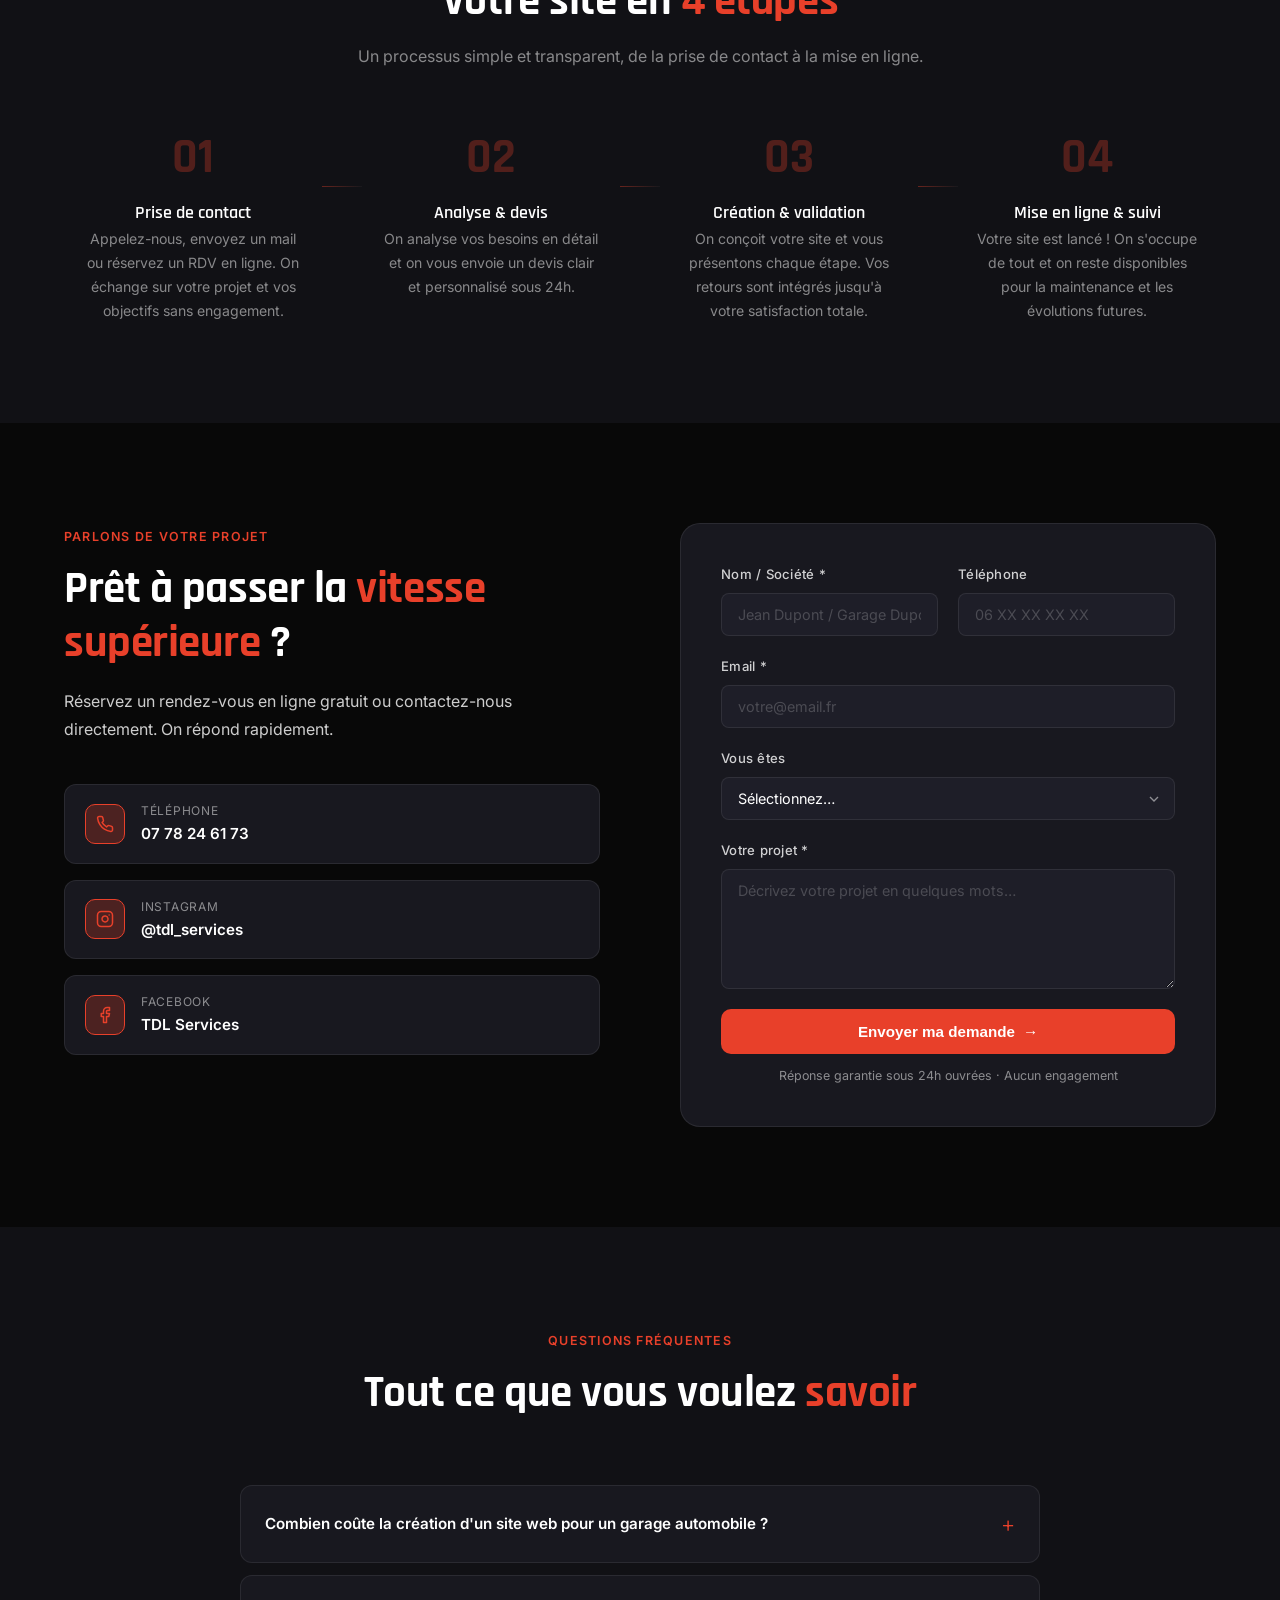
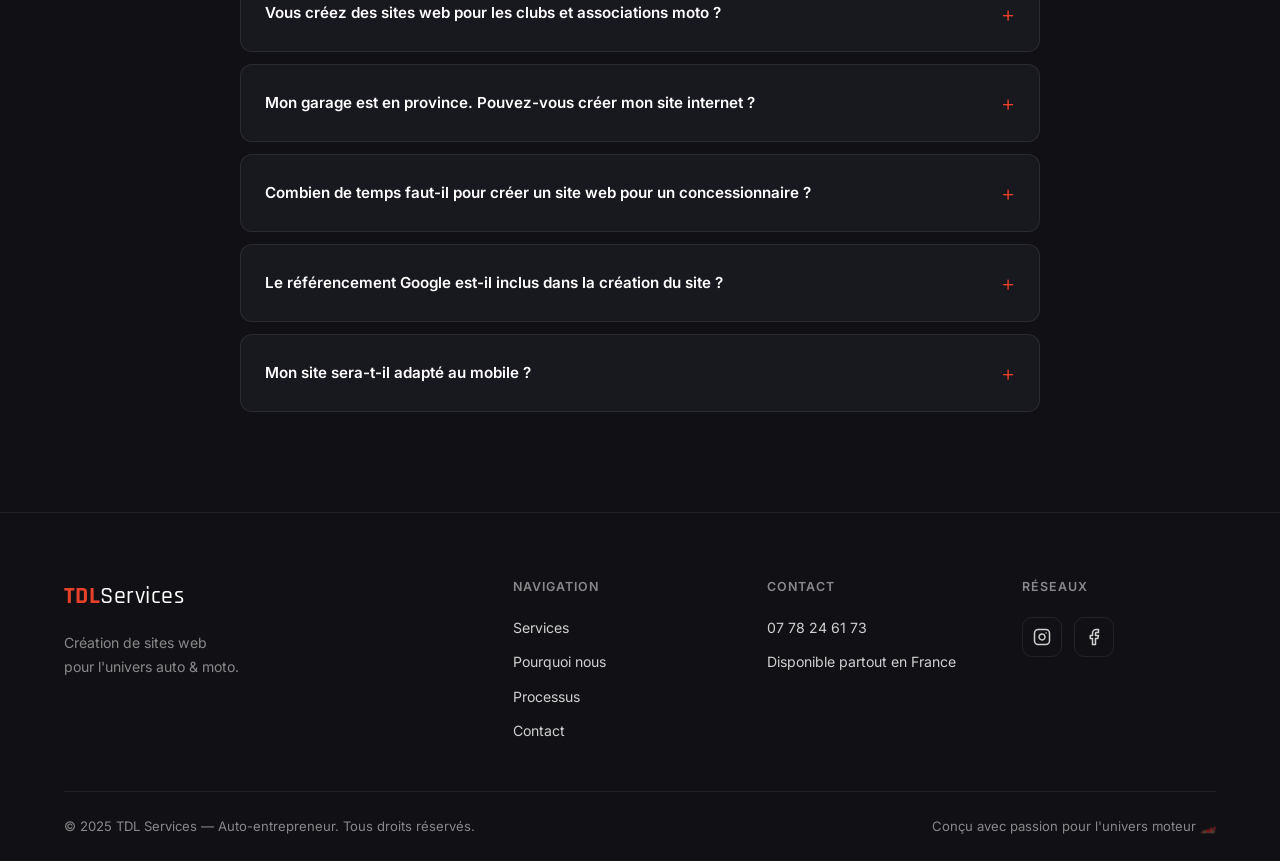
==== commit 2dfddc9d: "feat: suppression affichage adresse email sur le site" ====
--- a/index.html
+++ b/index.html
@@ -396,18 +396,6 @@
               </div>
             </a>
 
-            <a href="mailto:n.tunno@tdlservices.fr" class="contact__method">
-              <div class="contact__method-icon">
-                <svg viewBox="0 0 24 24" fill="none" stroke="currentColor" stroke-width="2" stroke-linecap="round" stroke-linejoin="round">
-                  <path d="M4 4h16c1.1 0 2 .9 2 2v12c0 1.1-.9 2-2 2H4c-1.1 0-2-.9-2-2V6c0-1.1.9-2 2-2z"/>
-                  <polyline points="22,6 12,13 2,6"/>
-                </svg>
-              </div>
-              <div>
-                <span class="contact__method-label">Email</span>
-                <span class="contact__method-val">n.tunno@tdlservices.fr</span>
-              </div>
-            </a>
 
             <a href="https://www.instagram.com/tdl_services/" target="_blank" rel="noopener" class="contact__method">
               <div class="contact__method-icon">
@@ -586,7 +574,7 @@
           <h4 class="footer__heading">Contact</h4>
           <ul>
             <li><a href="tel:0778246173">07 78 24 61 73</a></li>
-            <li><a href="mailto:n.tunno@tdlservices.fr">n.tunno@tdlservices.fr</a></li>
+
             <li>Disponible partout en France</li>
           </ul>
         </div>
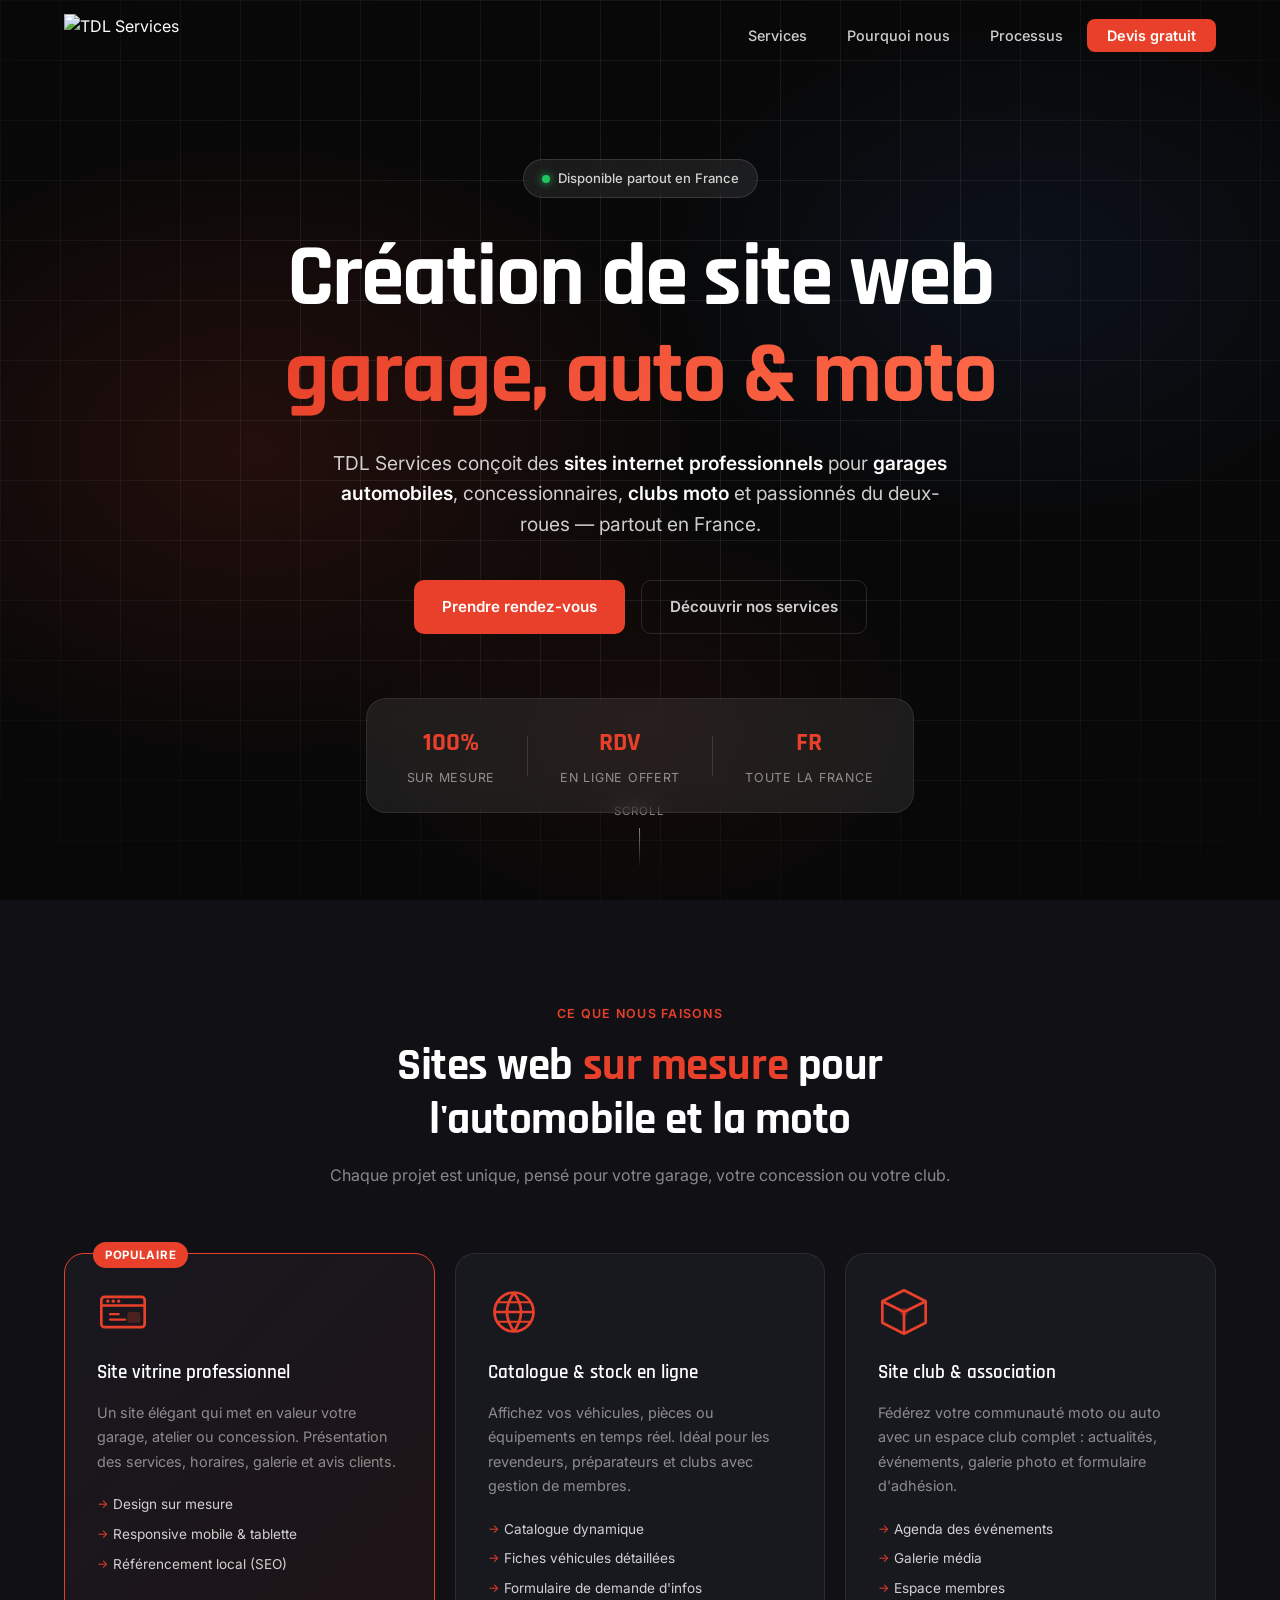
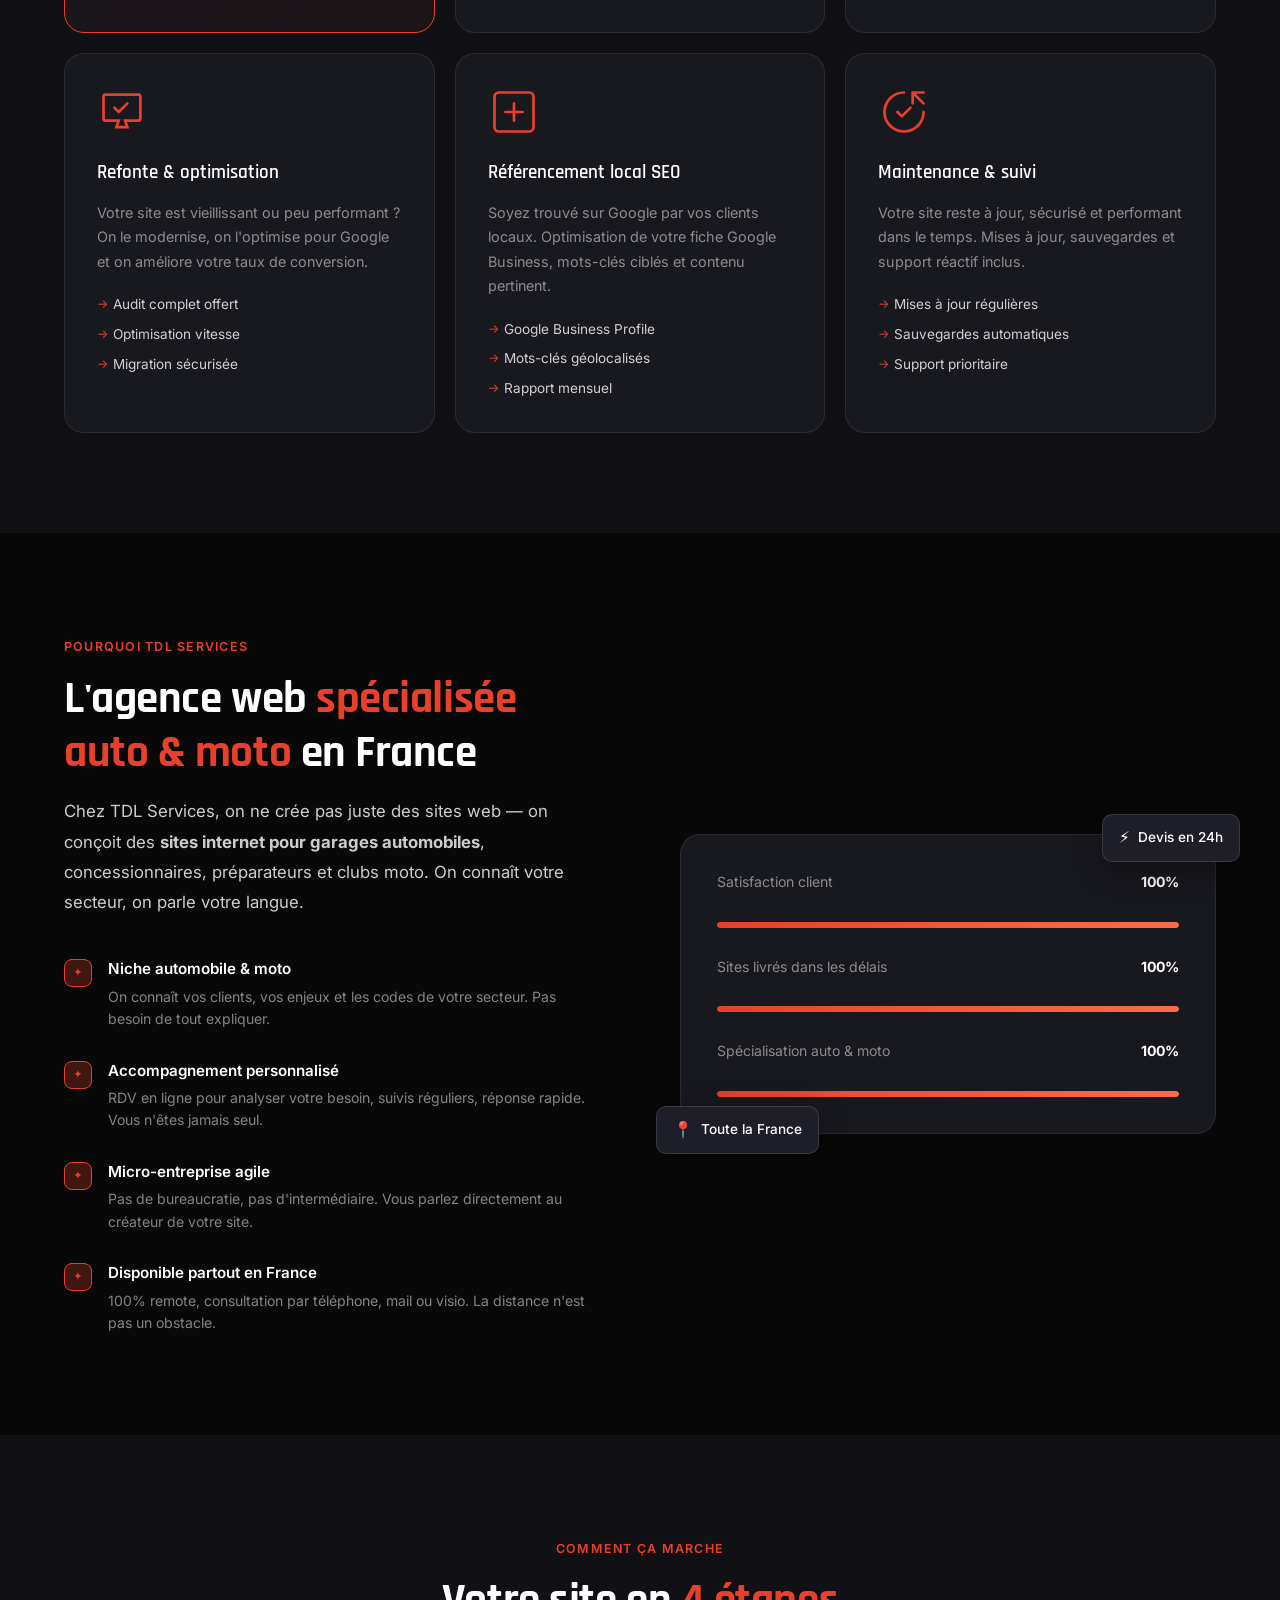
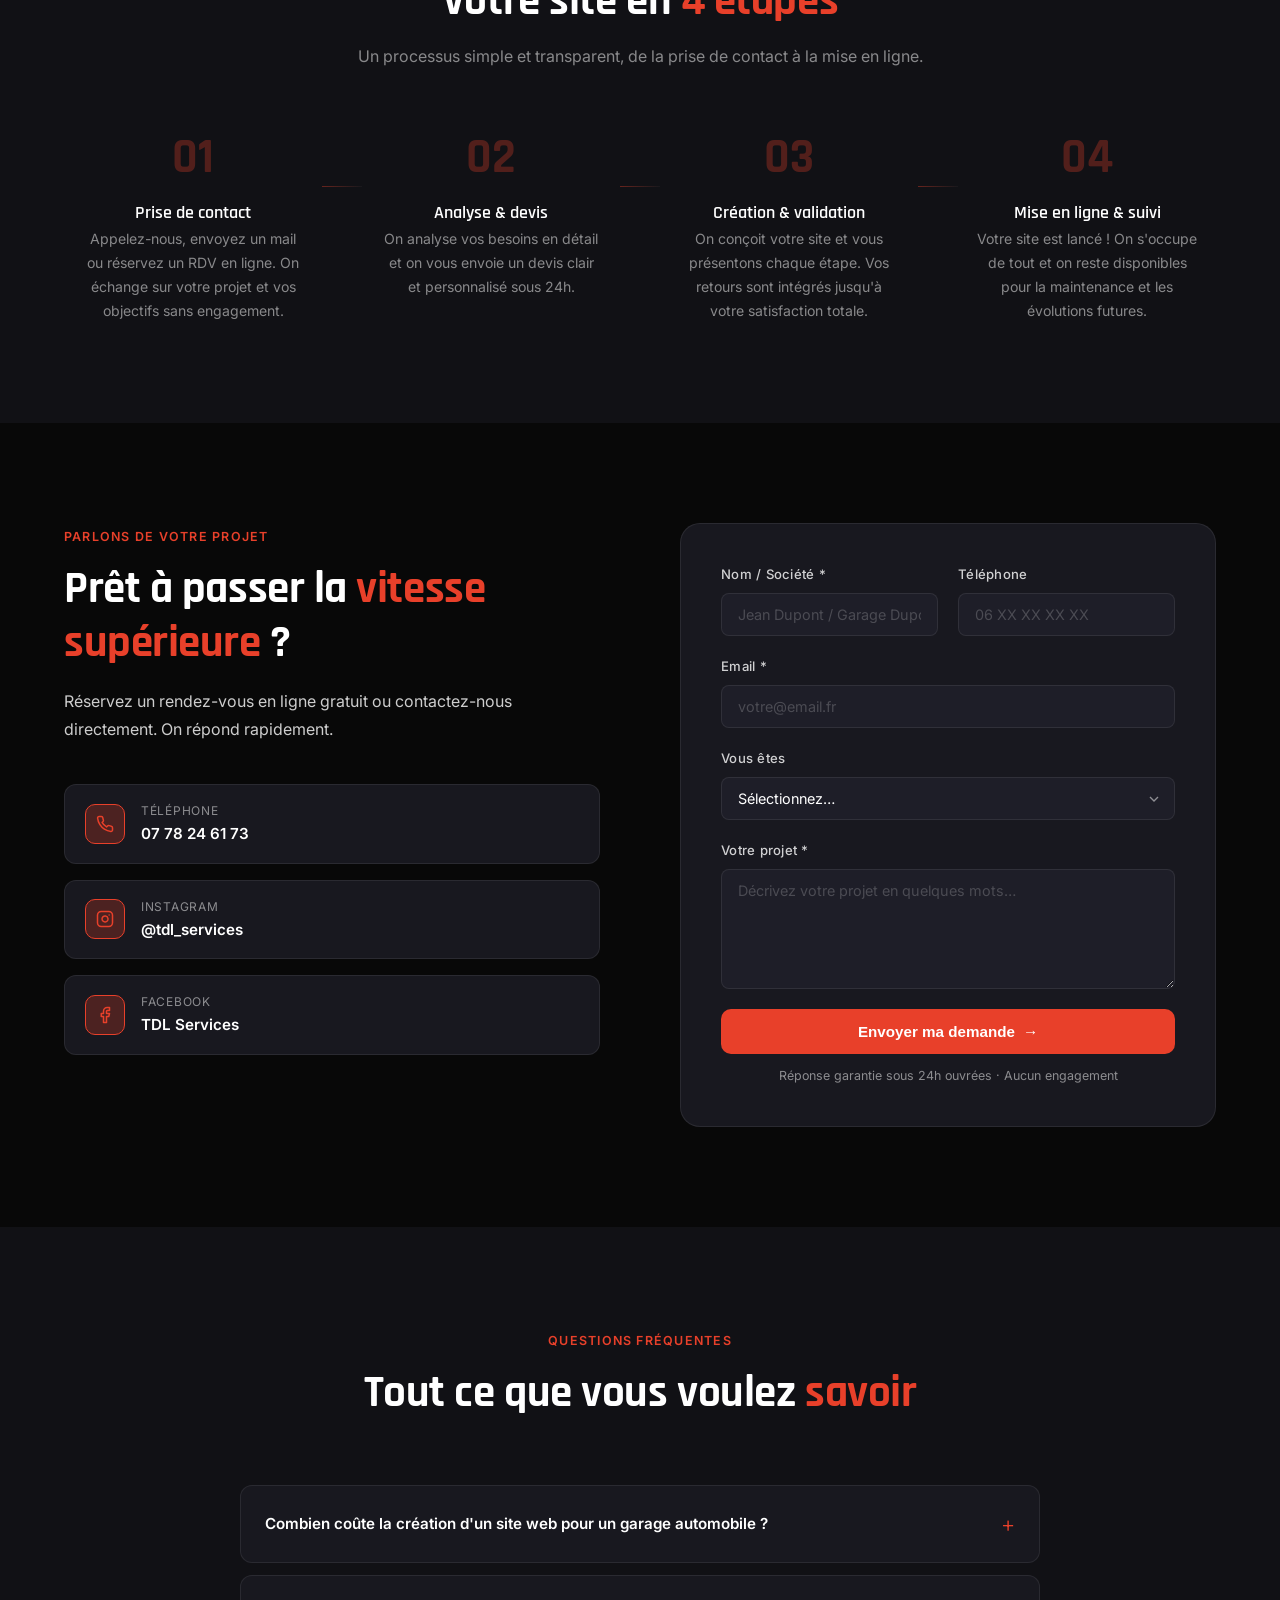
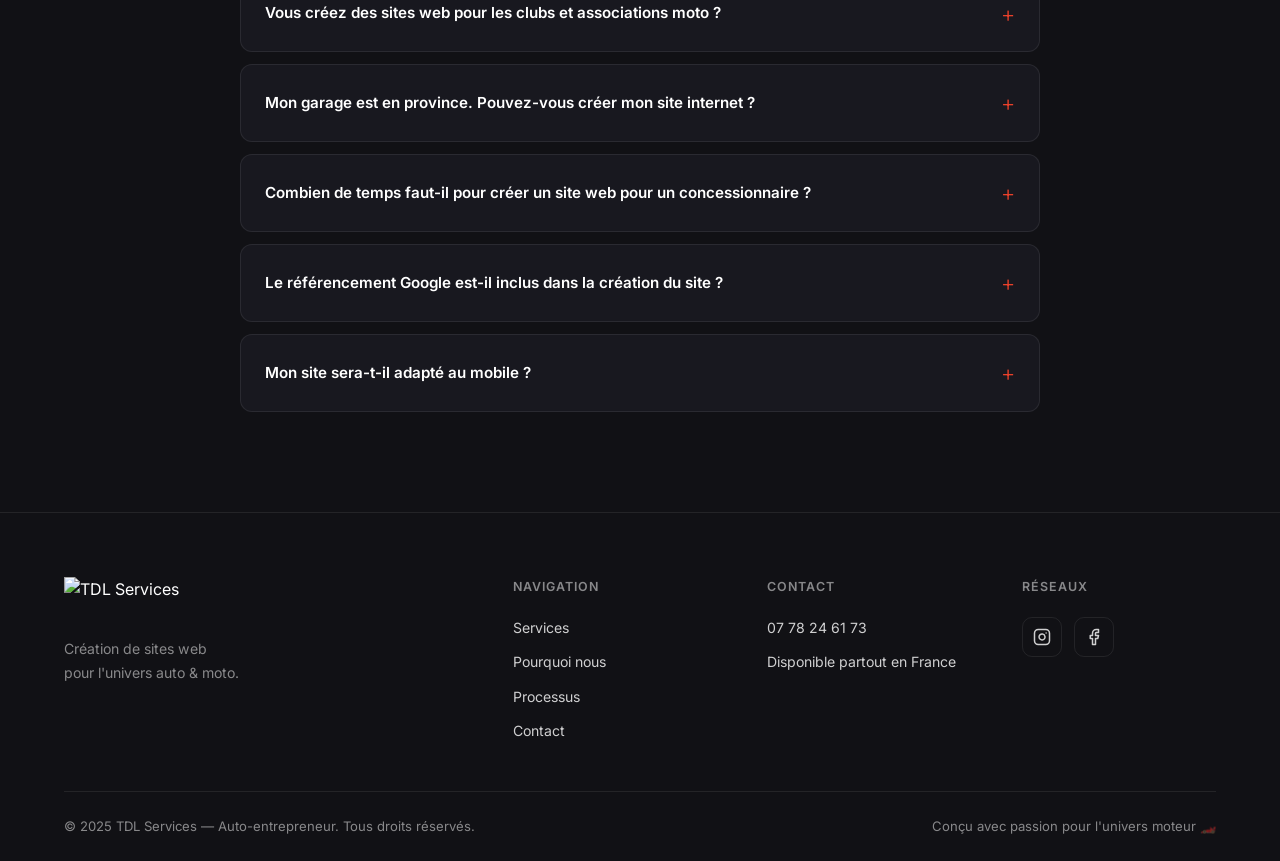
==== commit 5cdb3c60: "feat: remplacement logo texte par image dans la nav et le footer" ====
--- a/index.html
+++ b/index.html
@@ -80,7 +80,7 @@
   <nav class="nav" id="nav">
     <div class="nav__container">
       <a href="#hero" class="nav__logo">
-        <span class="nav__logo-tdl">TDL</span><span class="nav__logo-services">Services</span>
+        <img src="Logo.png" alt="TDL Services" class="nav__logo-img" />
       </a>
       <button class="nav__burger" id="burger" aria-label="Menu">
         <span></span><span></span><span></span>
@@ -557,7 +557,7 @@
       <div class="footer__top">
         <div class="footer__brand">
           <a href="#hero" class="nav__logo">
-            <span class="nav__logo-tdl">TDL</span><span class="nav__logo-services">Services</span>
+            <img src="Logo.png" alt="TDL Services" class="nav__logo-img" />
           </a>
           <p class="footer__tagline">Création de sites web<br />pour l'univers auto & moto.</p>
         </div>
--- a/style.css
+++ b/style.css
@@ -74,19 +74,13 @@
 }
 
 .nav__logo {
-  font-family: var(--font-display);
-  font-size: 1.5rem;
-  font-weight: 700;
-  letter-spacing: 0.02em;
-}
-
-.nav__logo-tdl {
-  color: var(--accent);
-}
-
-.nav__logo-services {
-  color: var(--white);
-  font-weight: 500;
+  display: flex;
+  align-items: center;
+}
+
+.nav__logo-img {
+  height: 44px;
+  width: auto;
 }
 
 .nav__links {
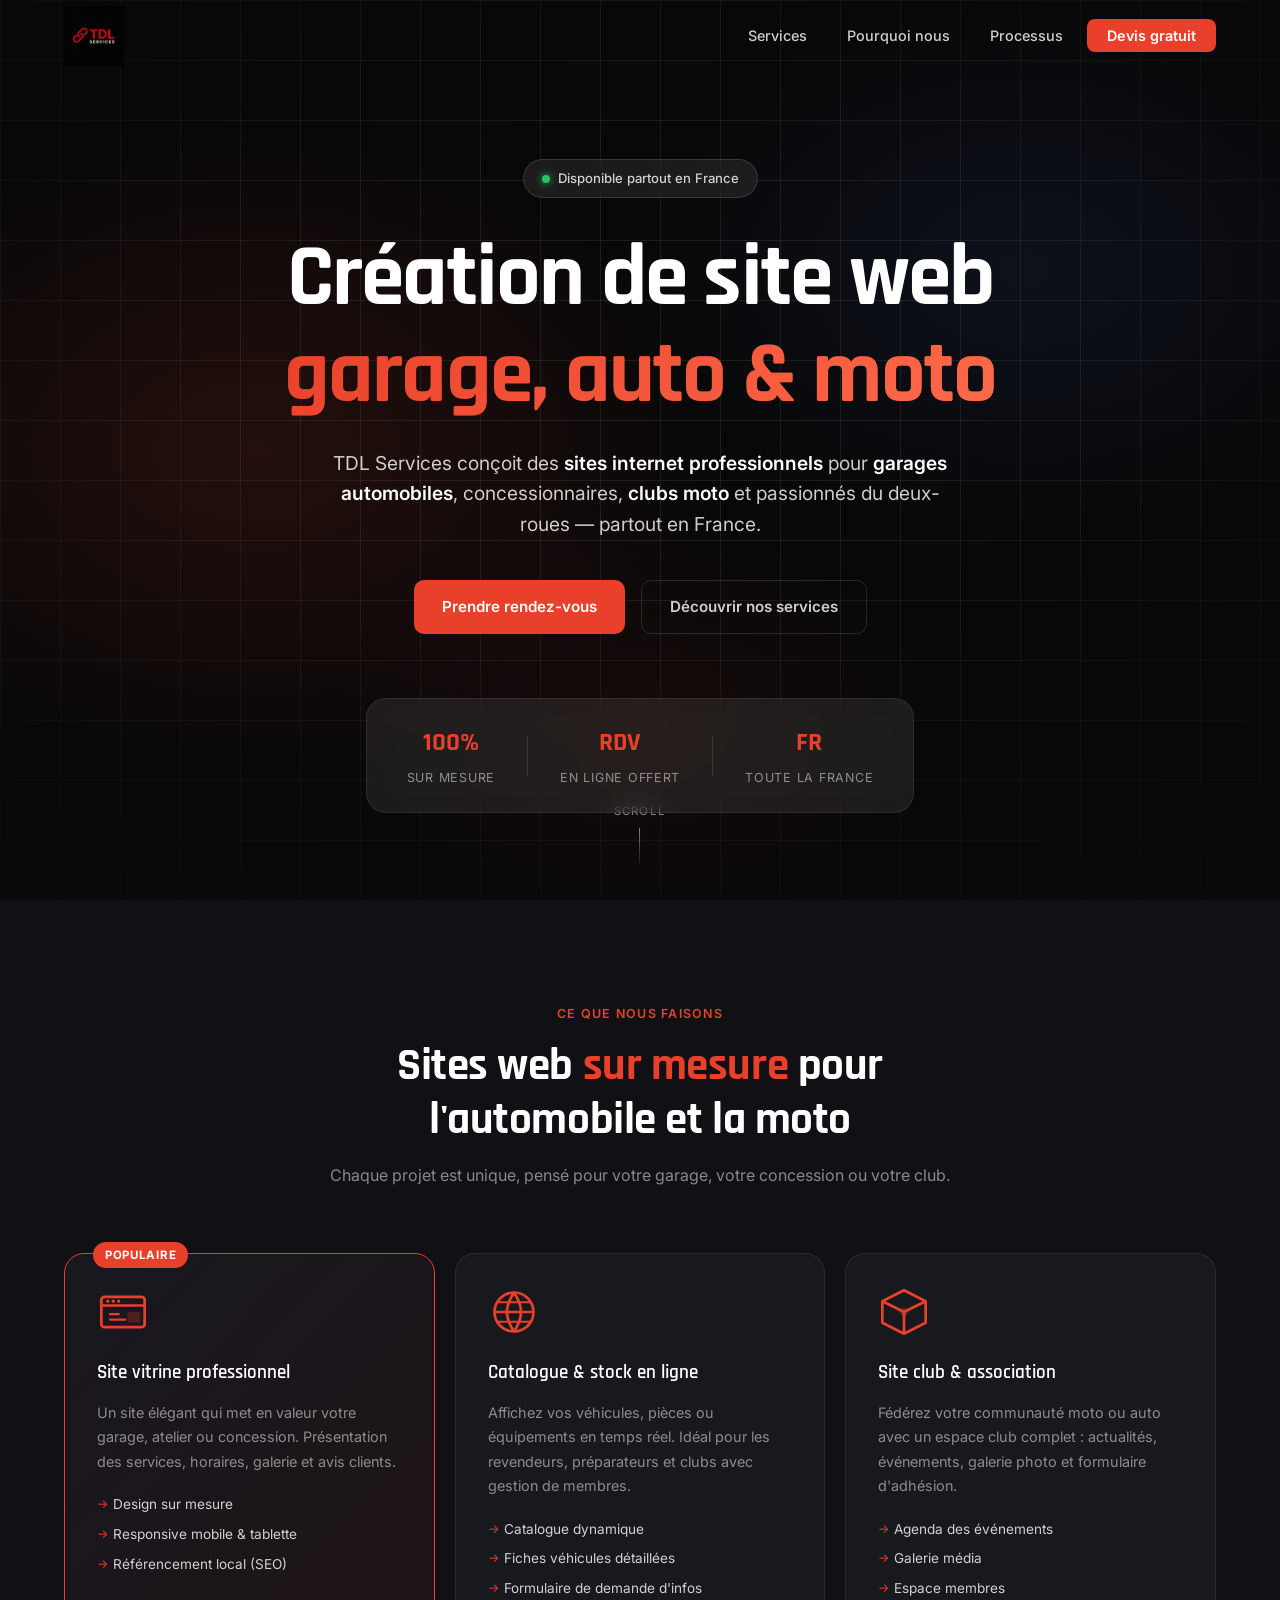
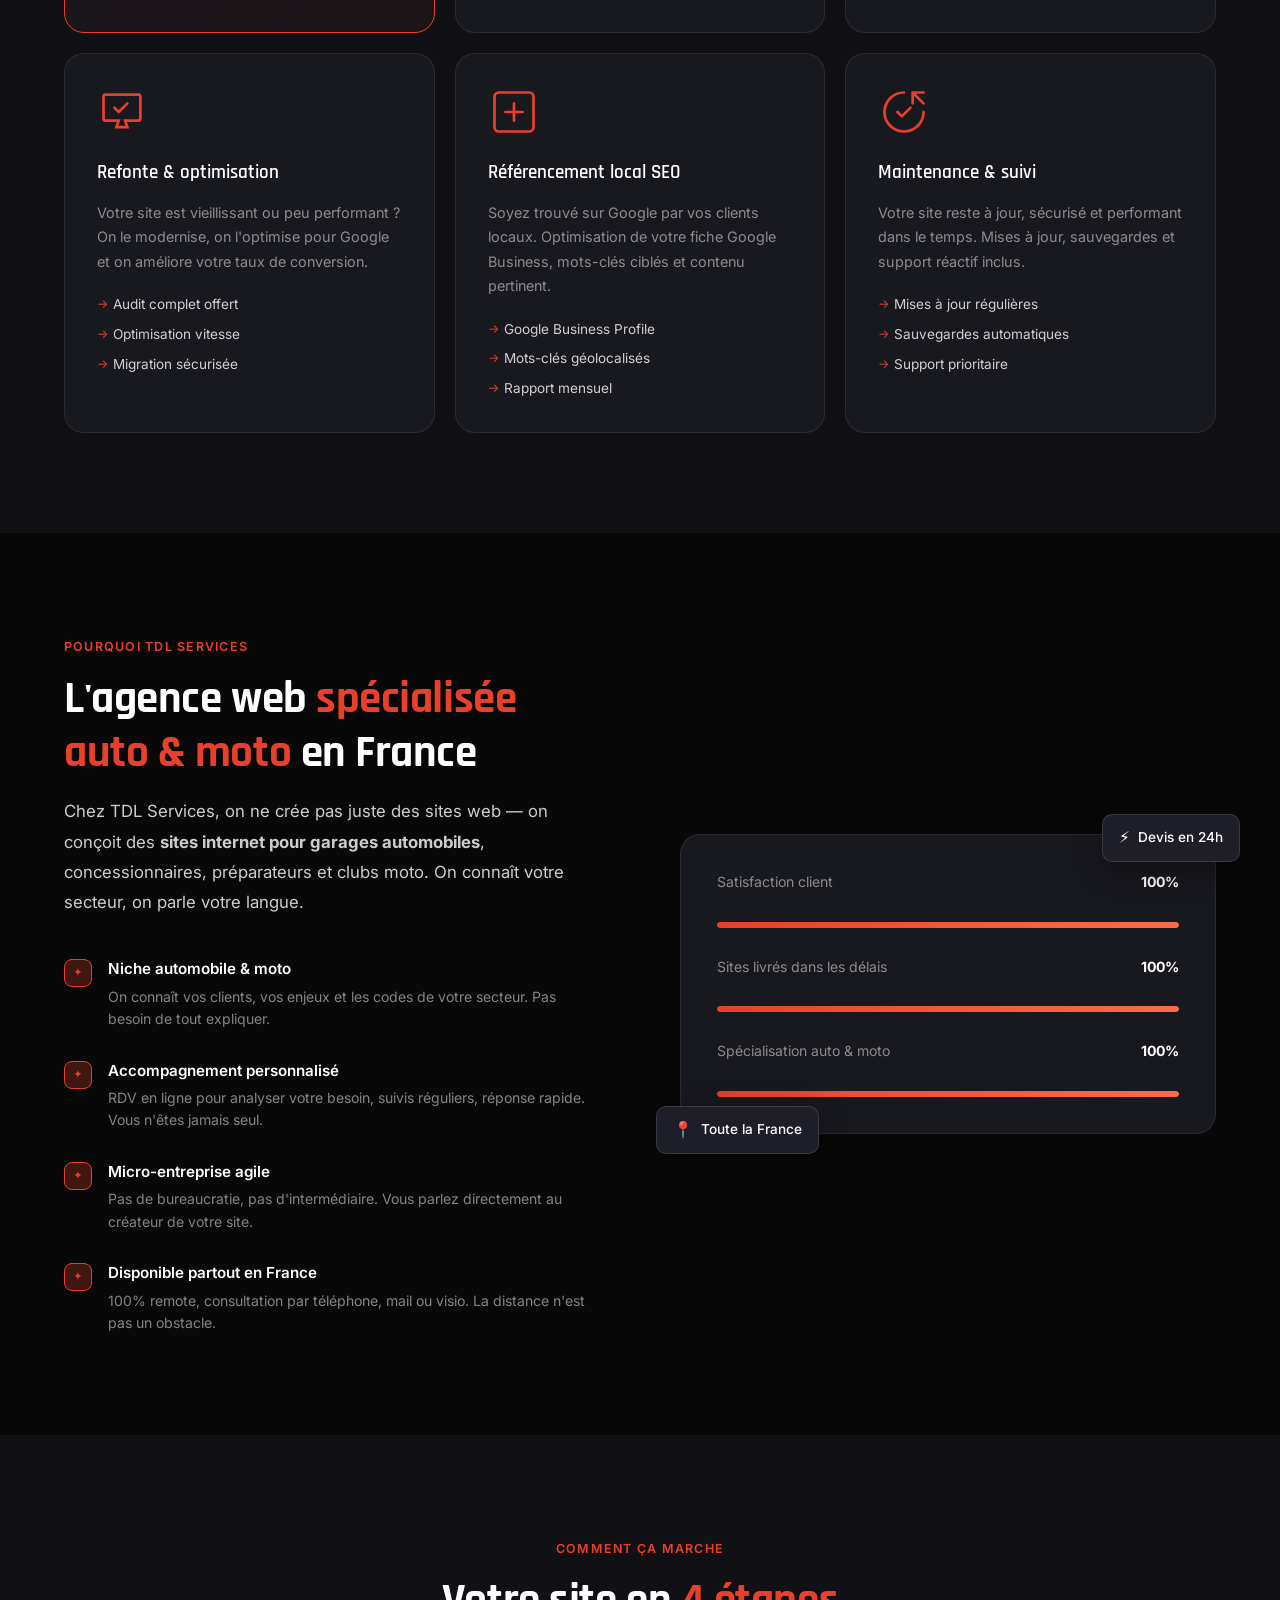
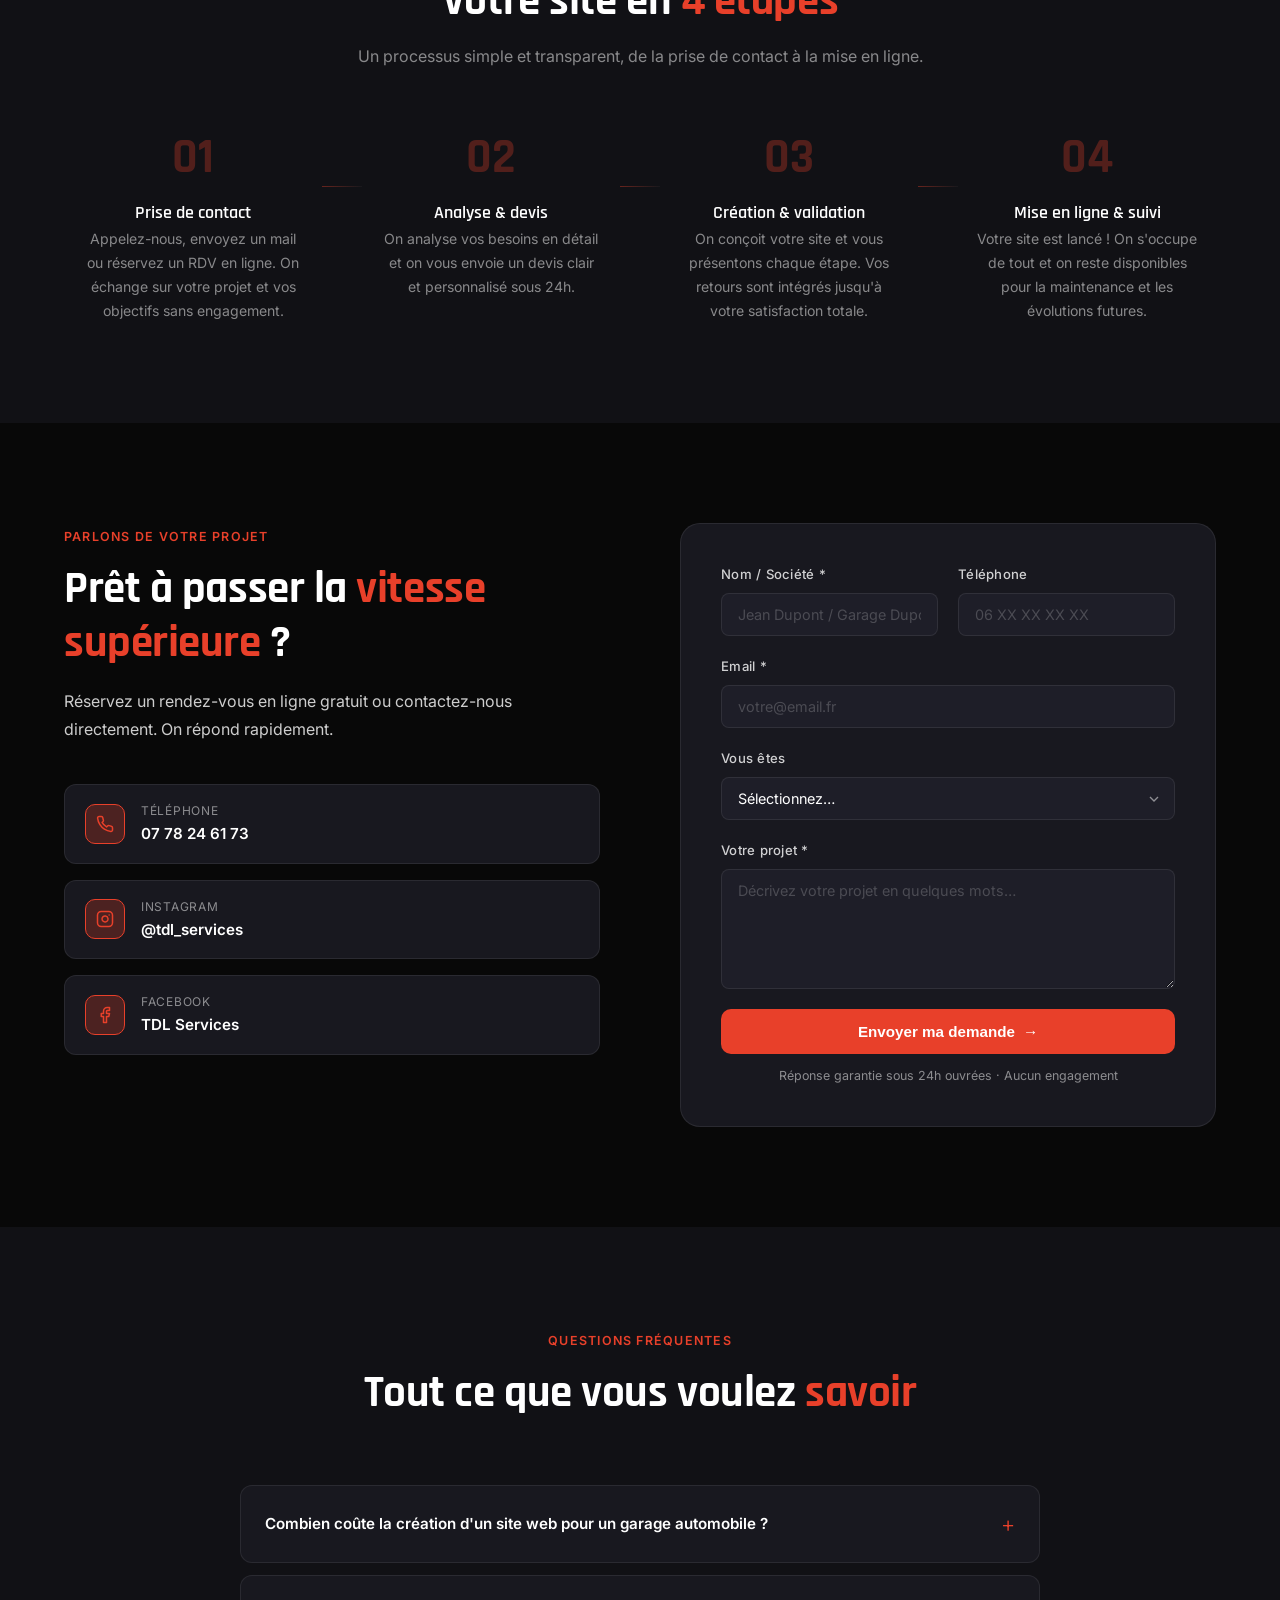
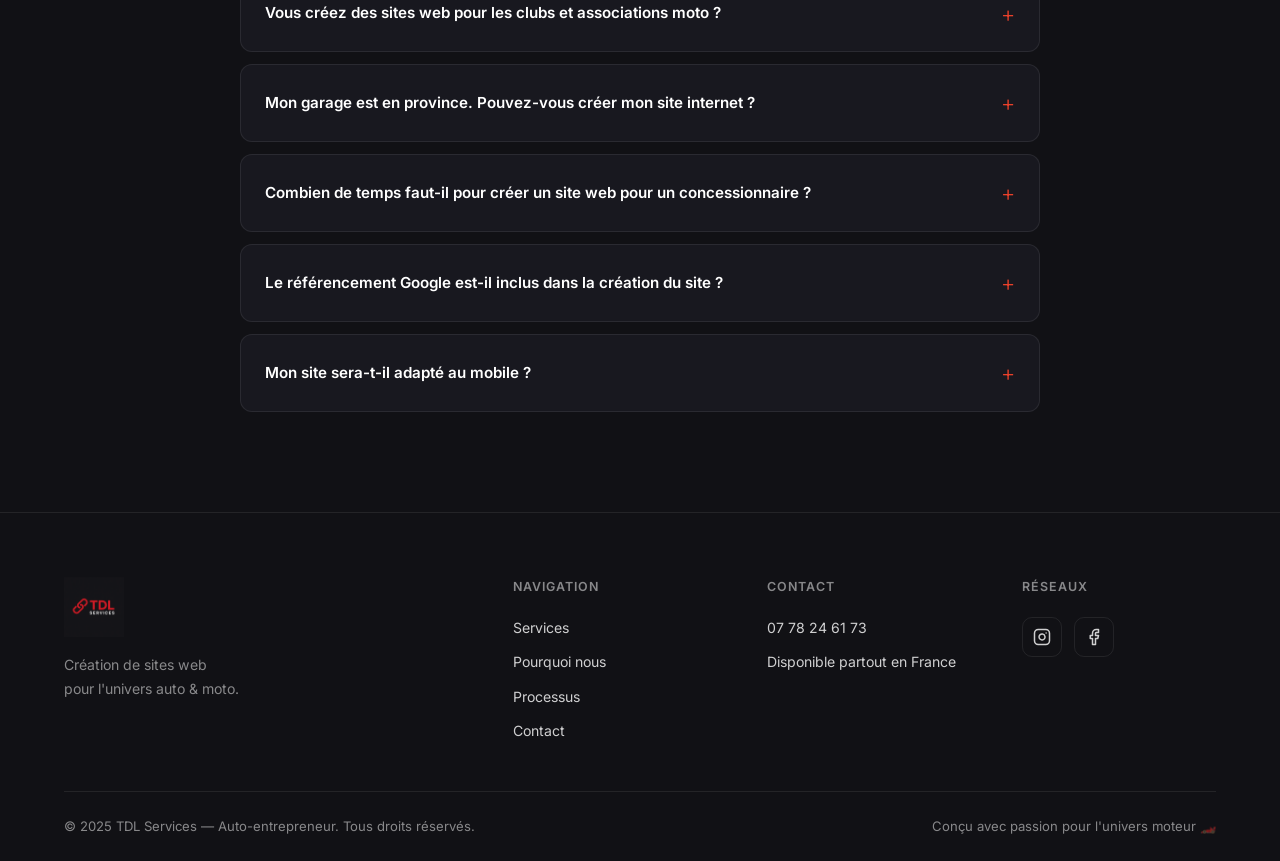
==== commit 2aa29ded: "Update title tag in index.html Removed '— France' from the title tag for consistency." ====
--- a/index.html
+++ b/index.html
@@ -26,7 +26,7 @@
   <meta name="twitter:description" content="Sites web professionnels pour garages, concessionnaires et clubs moto. Devis gratuit en 24h." />
   <meta name="twitter:image" content="https://tdlservices.fr/Logo.png" />
 
-  <title>Création Site Web Garage Automobile & Moto | TDL Services — France</title>
+  <title>Création Site Web Garage Automobile & Moto | TDL Services</title>
   <link rel="icon" type="image/png" sizes="32x32" href="Logo.png">
 
   <!-- JSON-LD Structured Data -->
--- a/style.css
+++ b/style.css
@@ -79,8 +79,9 @@
 }
 
 .nav__logo-img {
-  height: 44px;
+  height: 60px;
   width: auto;
+  mix-blend-mode: screen;
 }
 
 .nav__links {
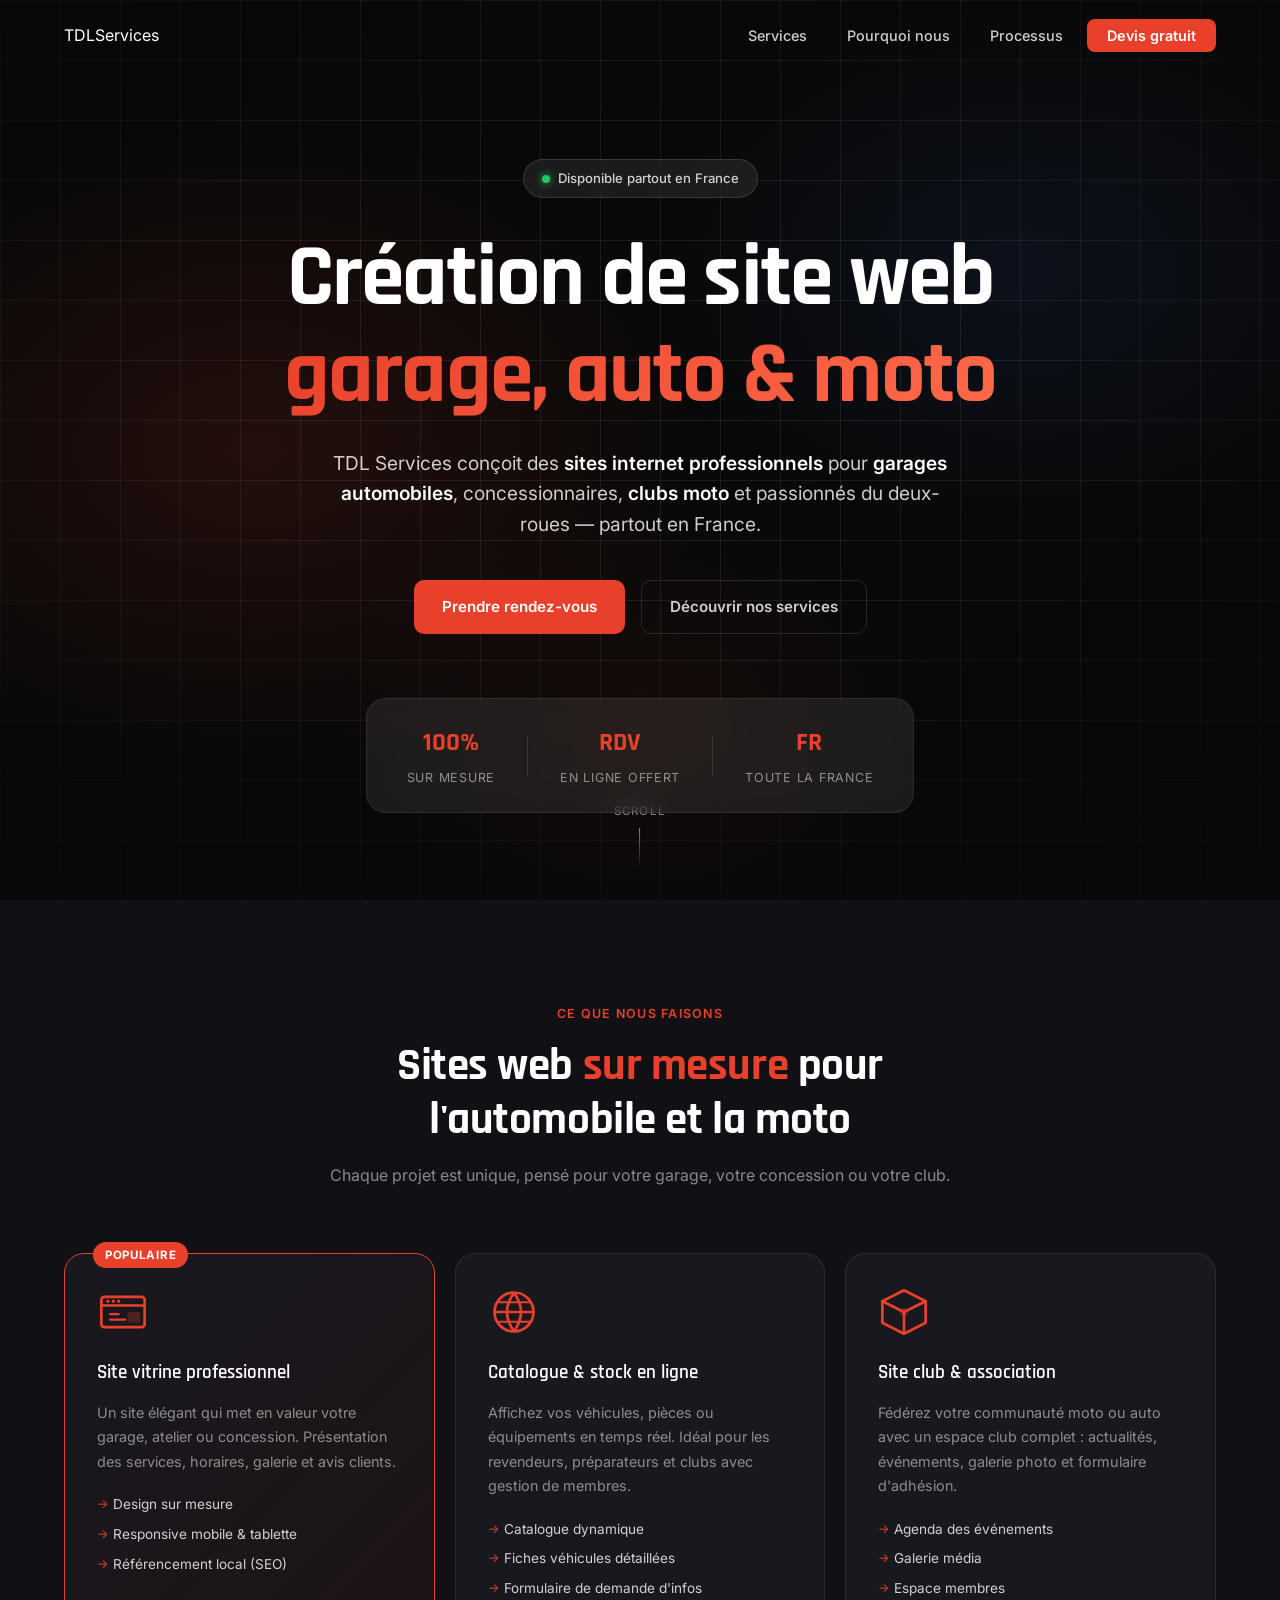
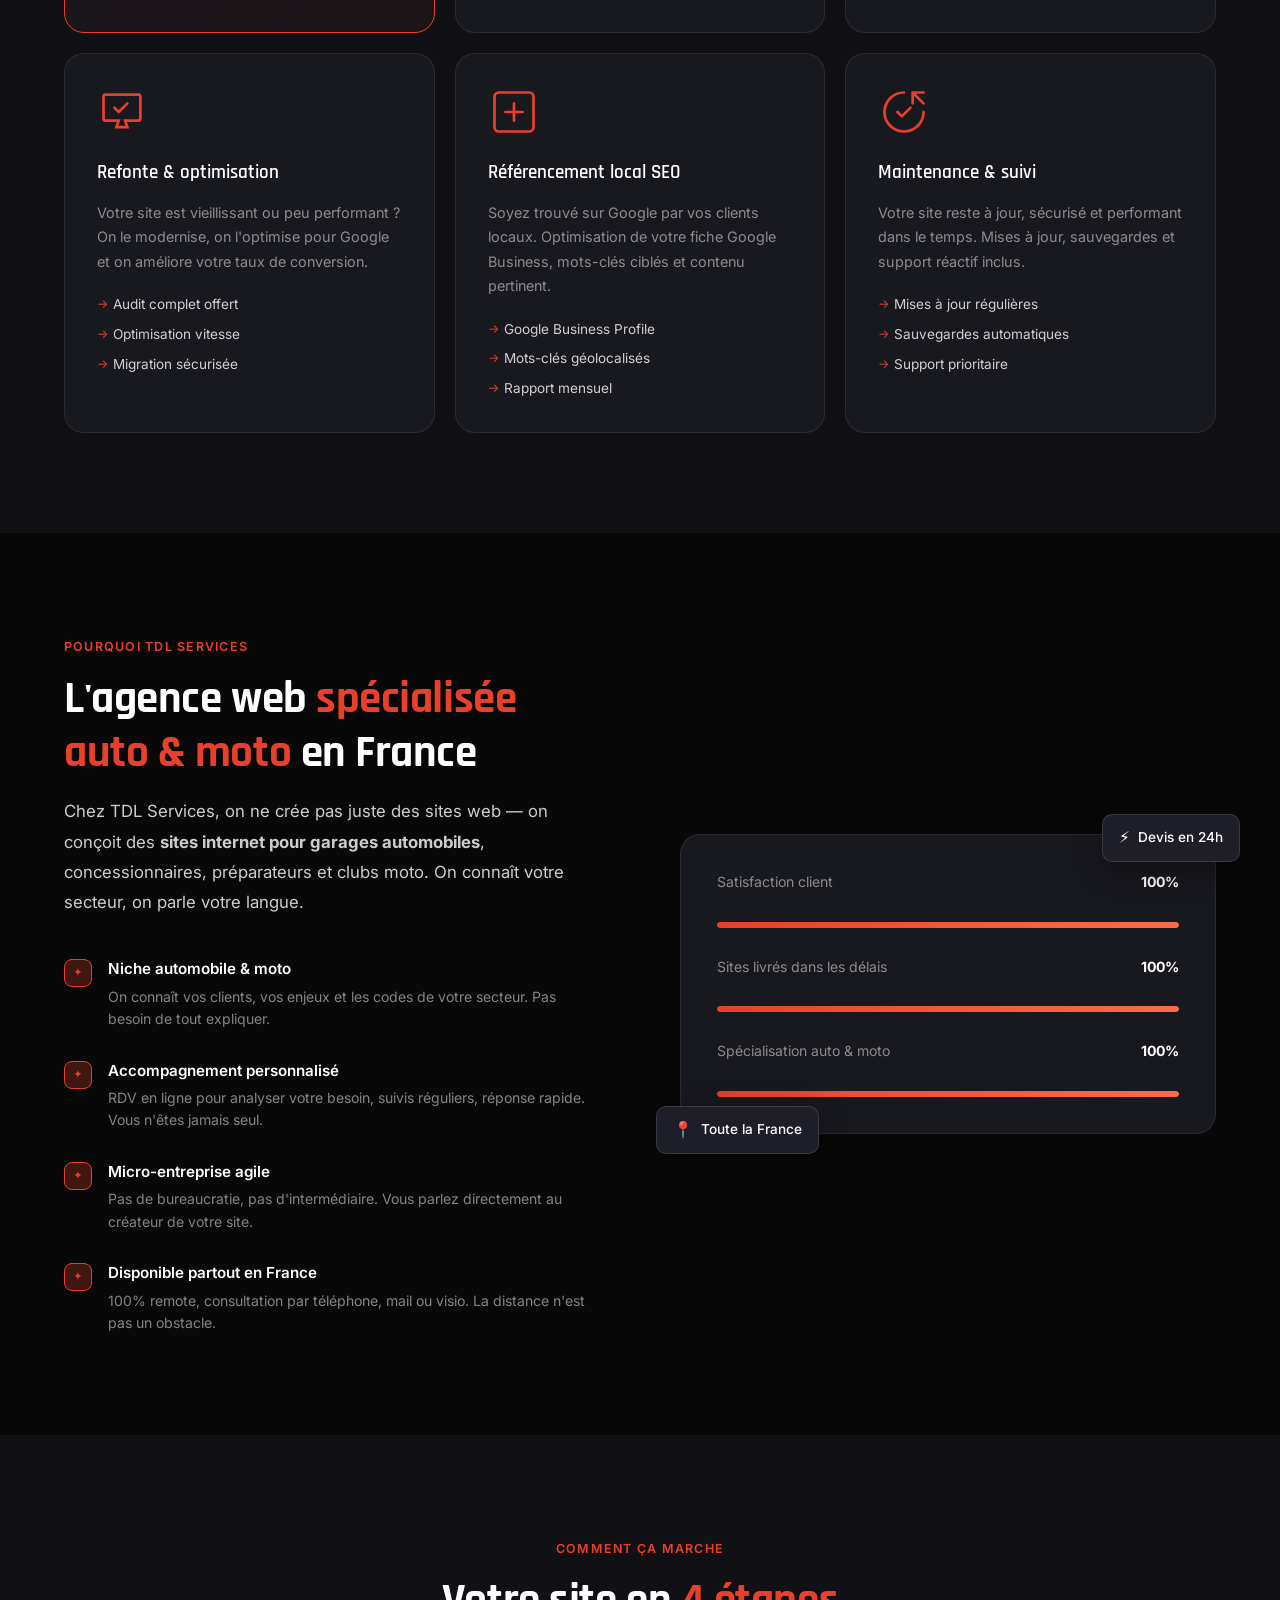
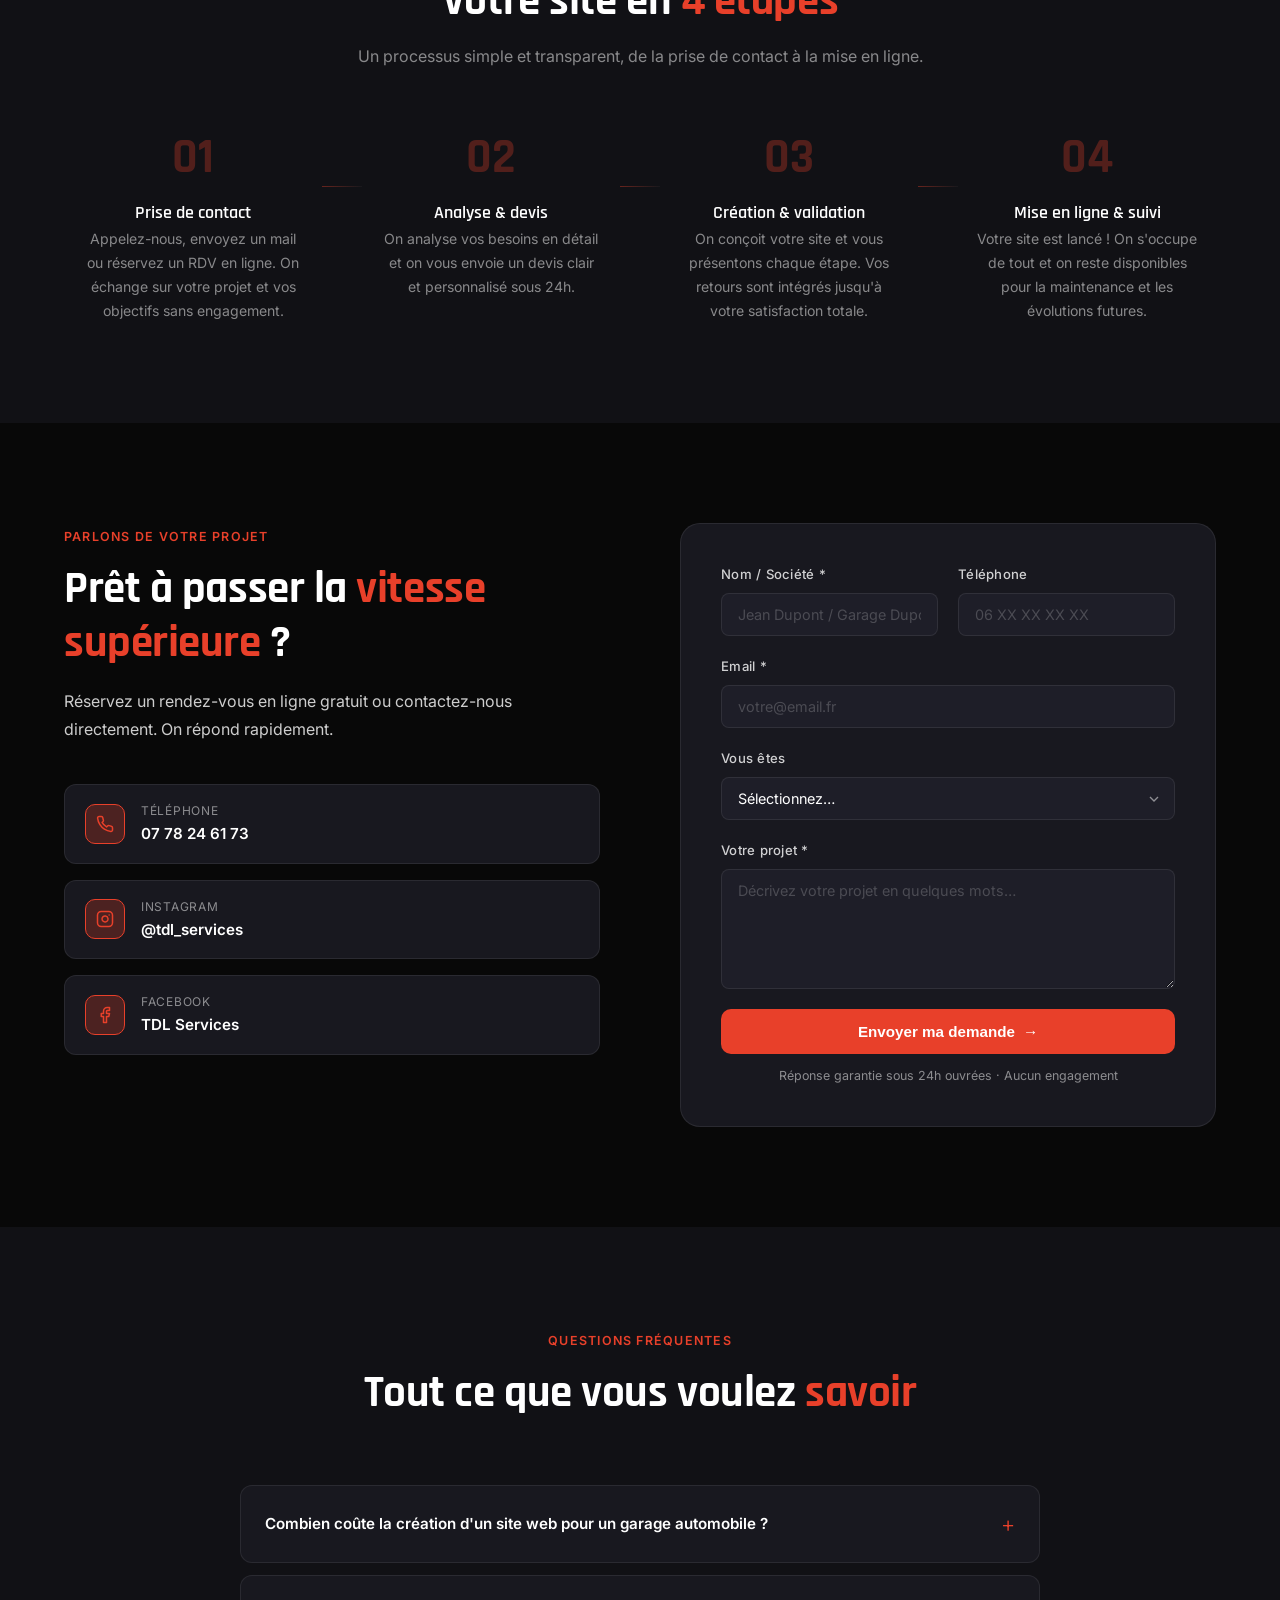
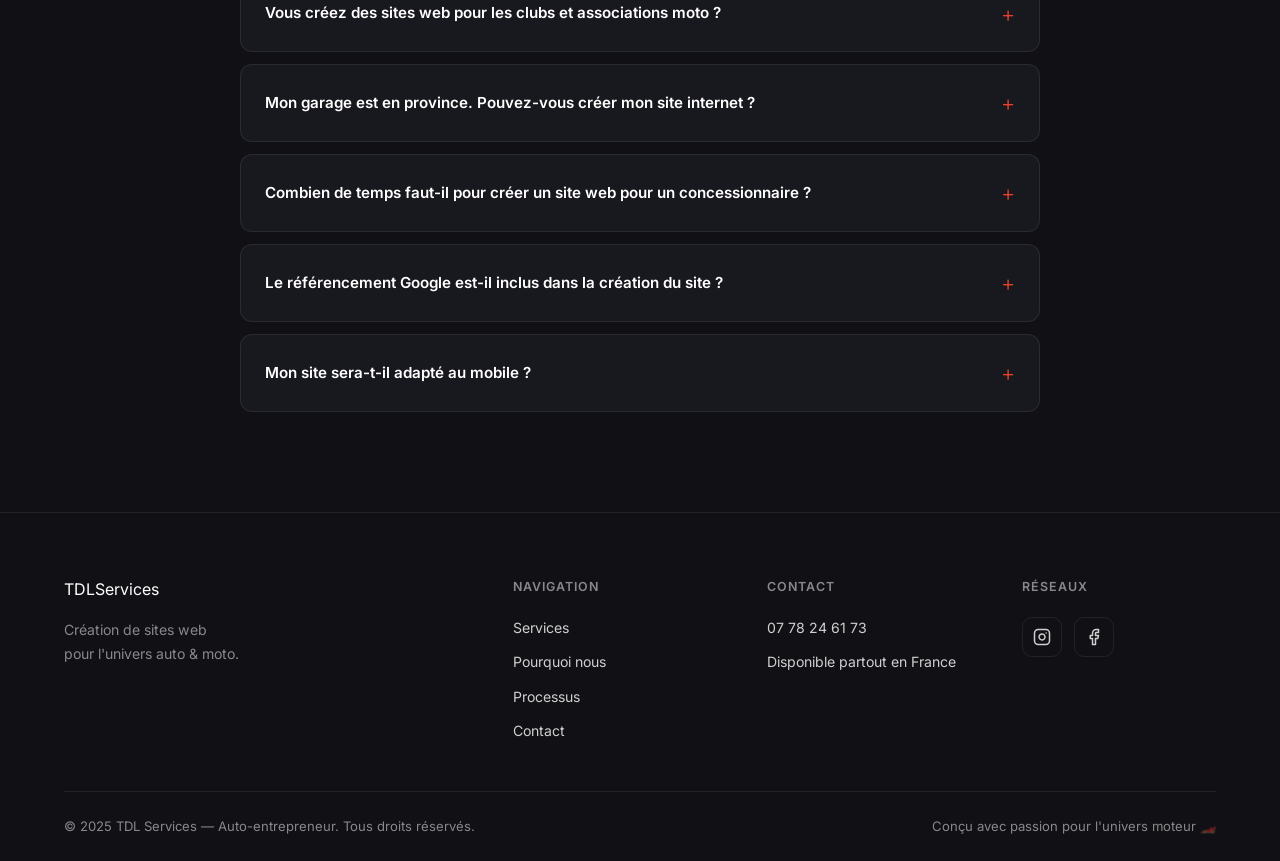
==== commit 911c42c5: "revert: retour au logo texte TDL Services dans nav et footer https://claude.ai/code/session_01BWuXVc" ====
--- a/index.html
+++ b/index.html
@@ -80,7 +80,7 @@
   <nav class="nav" id="nav">
     <div class="nav__container">
       <a href="#hero" class="nav__logo">
-        <img src="Logo.png" alt="TDL Services" class="nav__logo-img" />
+        <span class="nav__logo-tdl">TDL</span><span class="nav__logo-services">Services</span>
       </a>
       <button class="nav__burger" id="burger" aria-label="Menu">
         <span></span><span></span><span></span>
@@ -557,7 +557,7 @@
       <div class="footer__top">
         <div class="footer__brand">
           <a href="#hero" class="nav__logo">
-            <img src="Logo.png" alt="TDL Services" class="nav__logo-img" />
+            <span class="nav__logo-tdl">TDL</span><span class="nav__logo-services">Services</span>
           </a>
           <p class="footer__tagline">Création de sites web<br />pour l'univers auto & moto.</p>
         </div>
--- a/style.css
+++ b/style.css
@@ -78,12 +78,6 @@
   align-items: center;
 }
 
-.nav__logo-img {
-  height: 60px;
-  width: auto;
-  mix-blend-mode: screen;
-}
-
 .nav__links {
   display: flex;
   align-items: center;
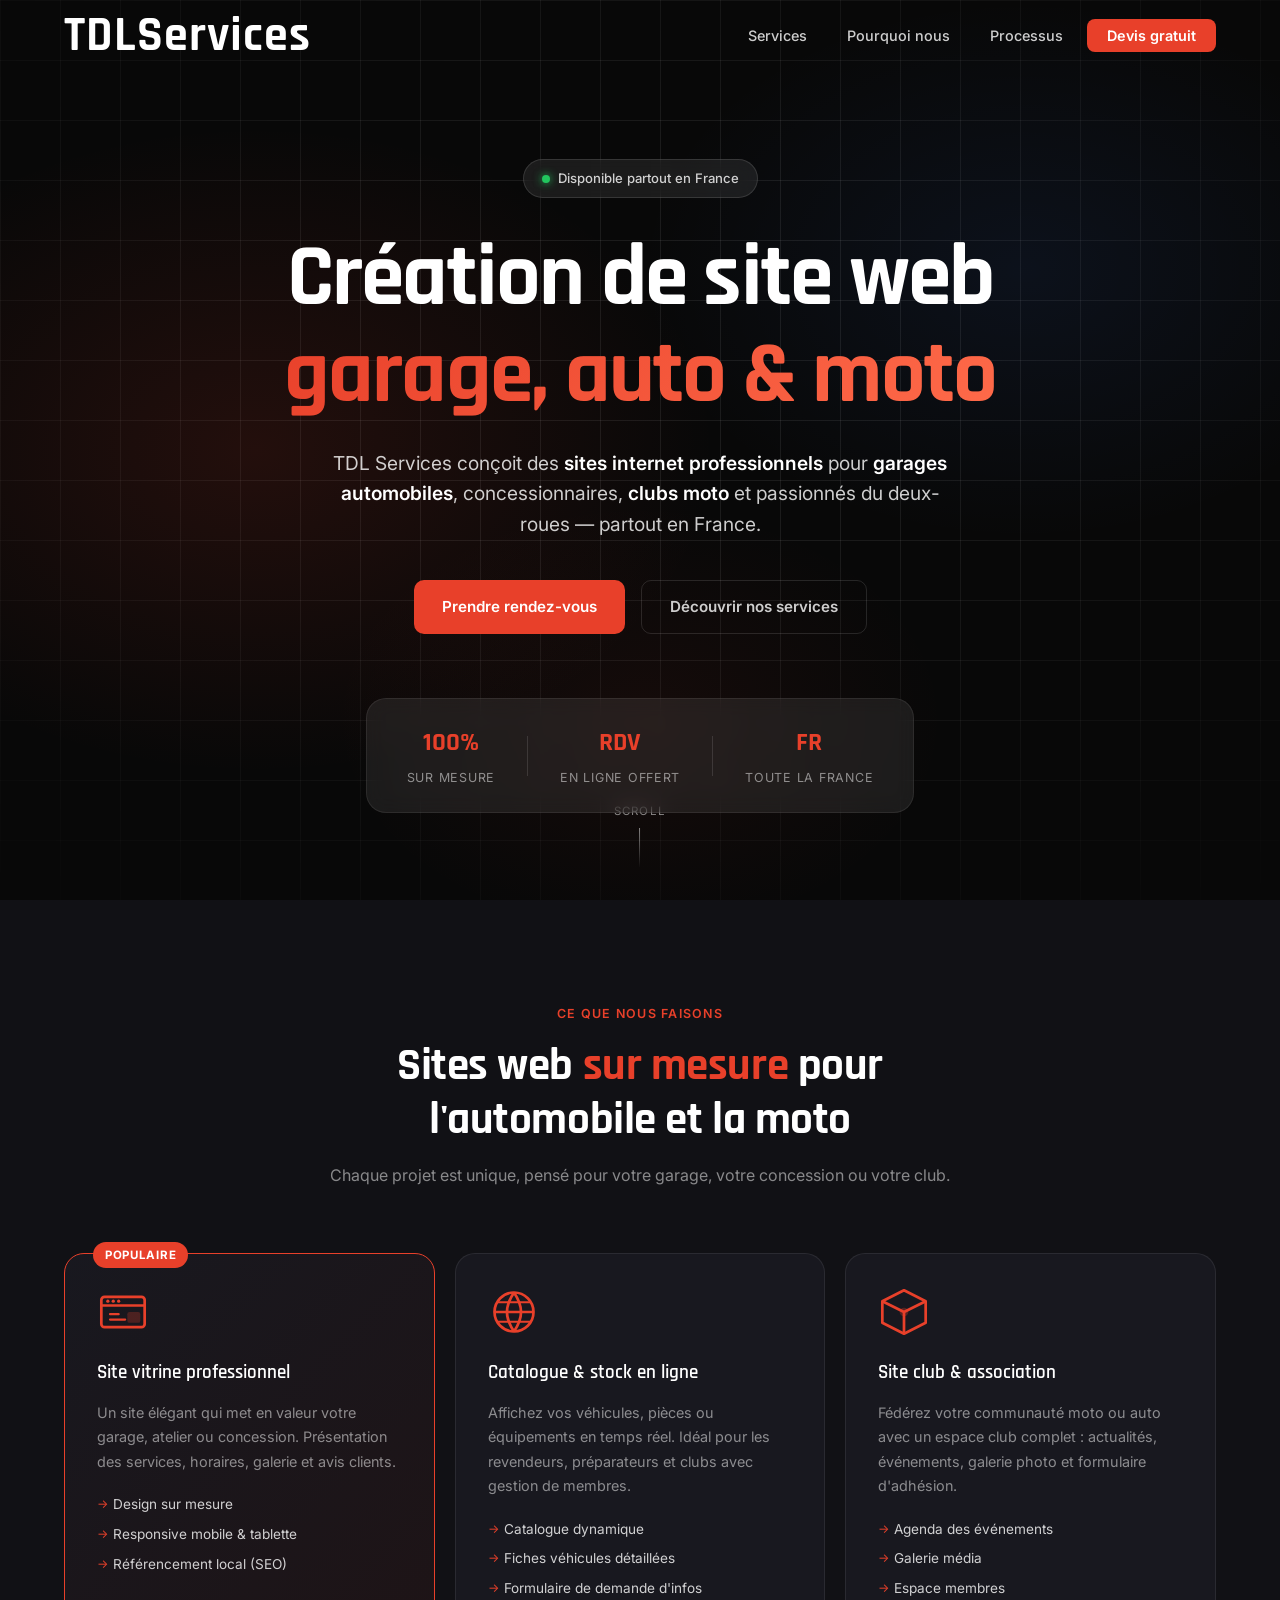
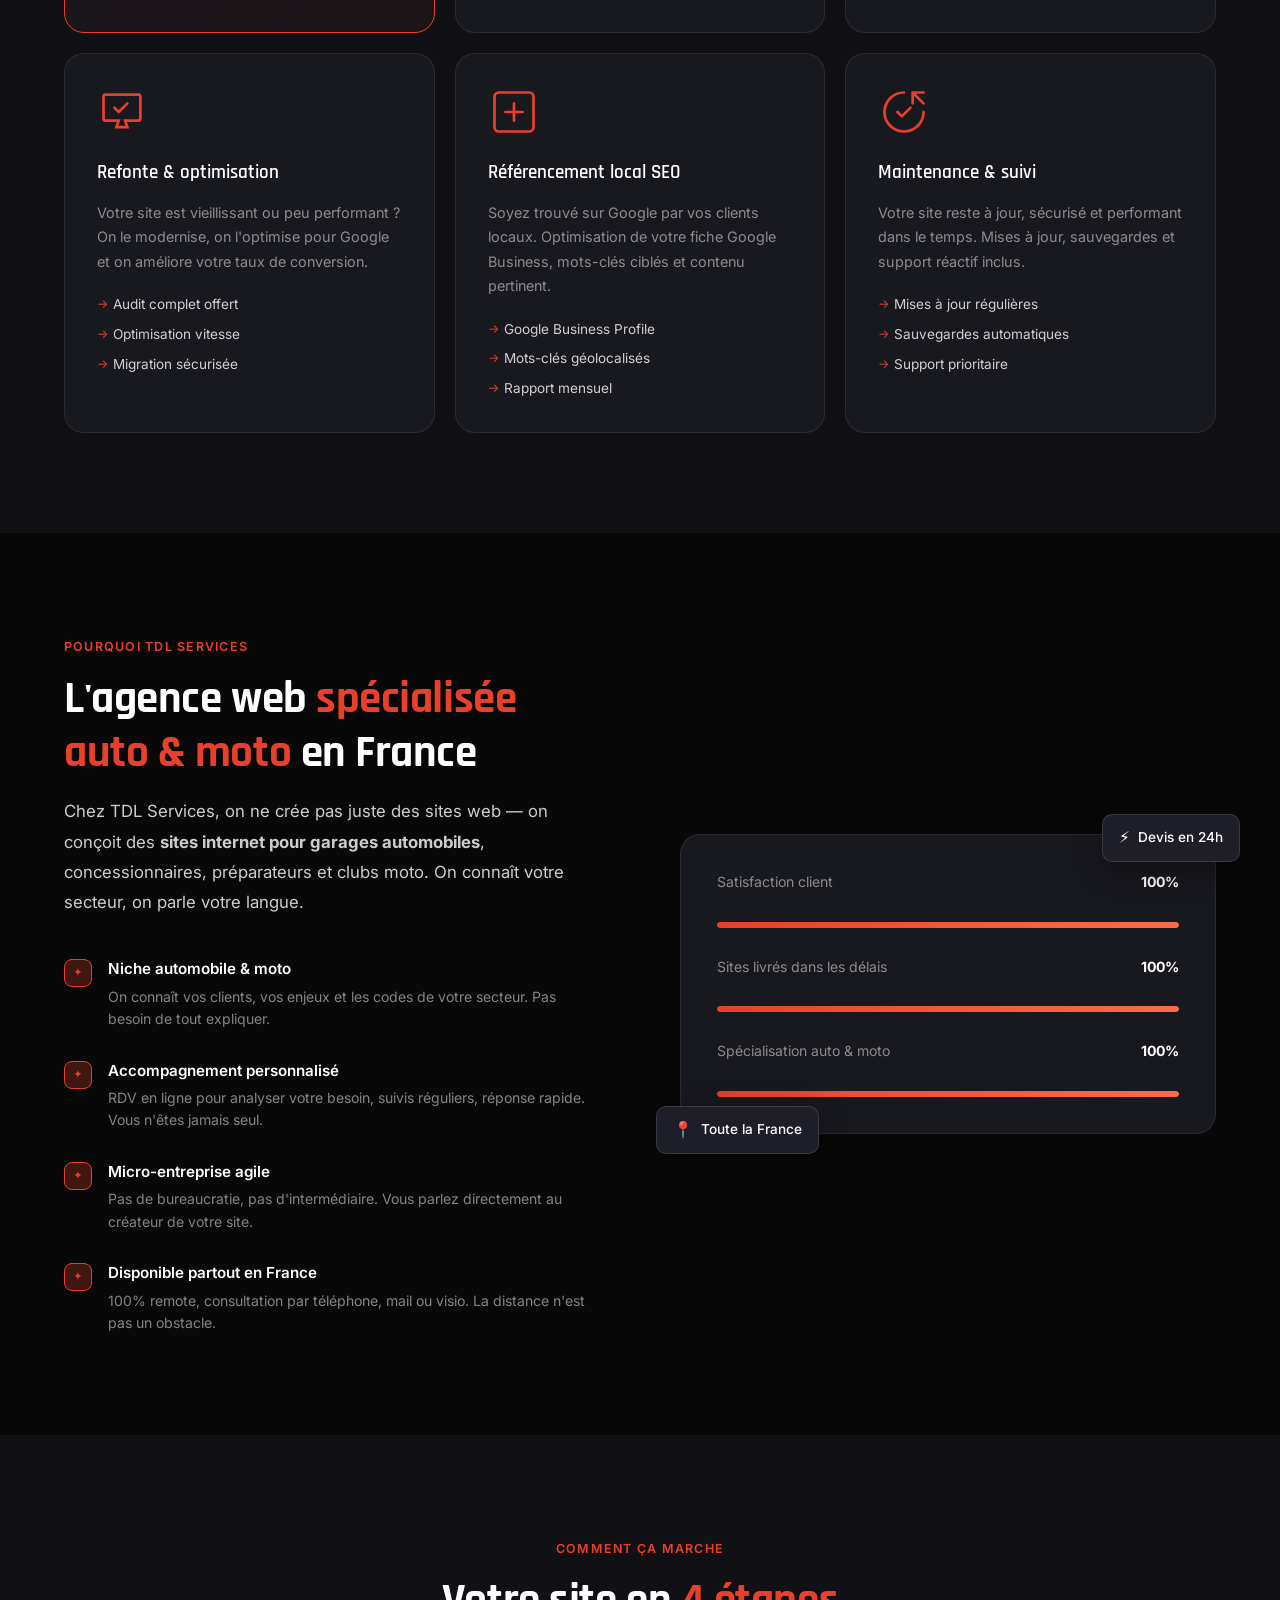
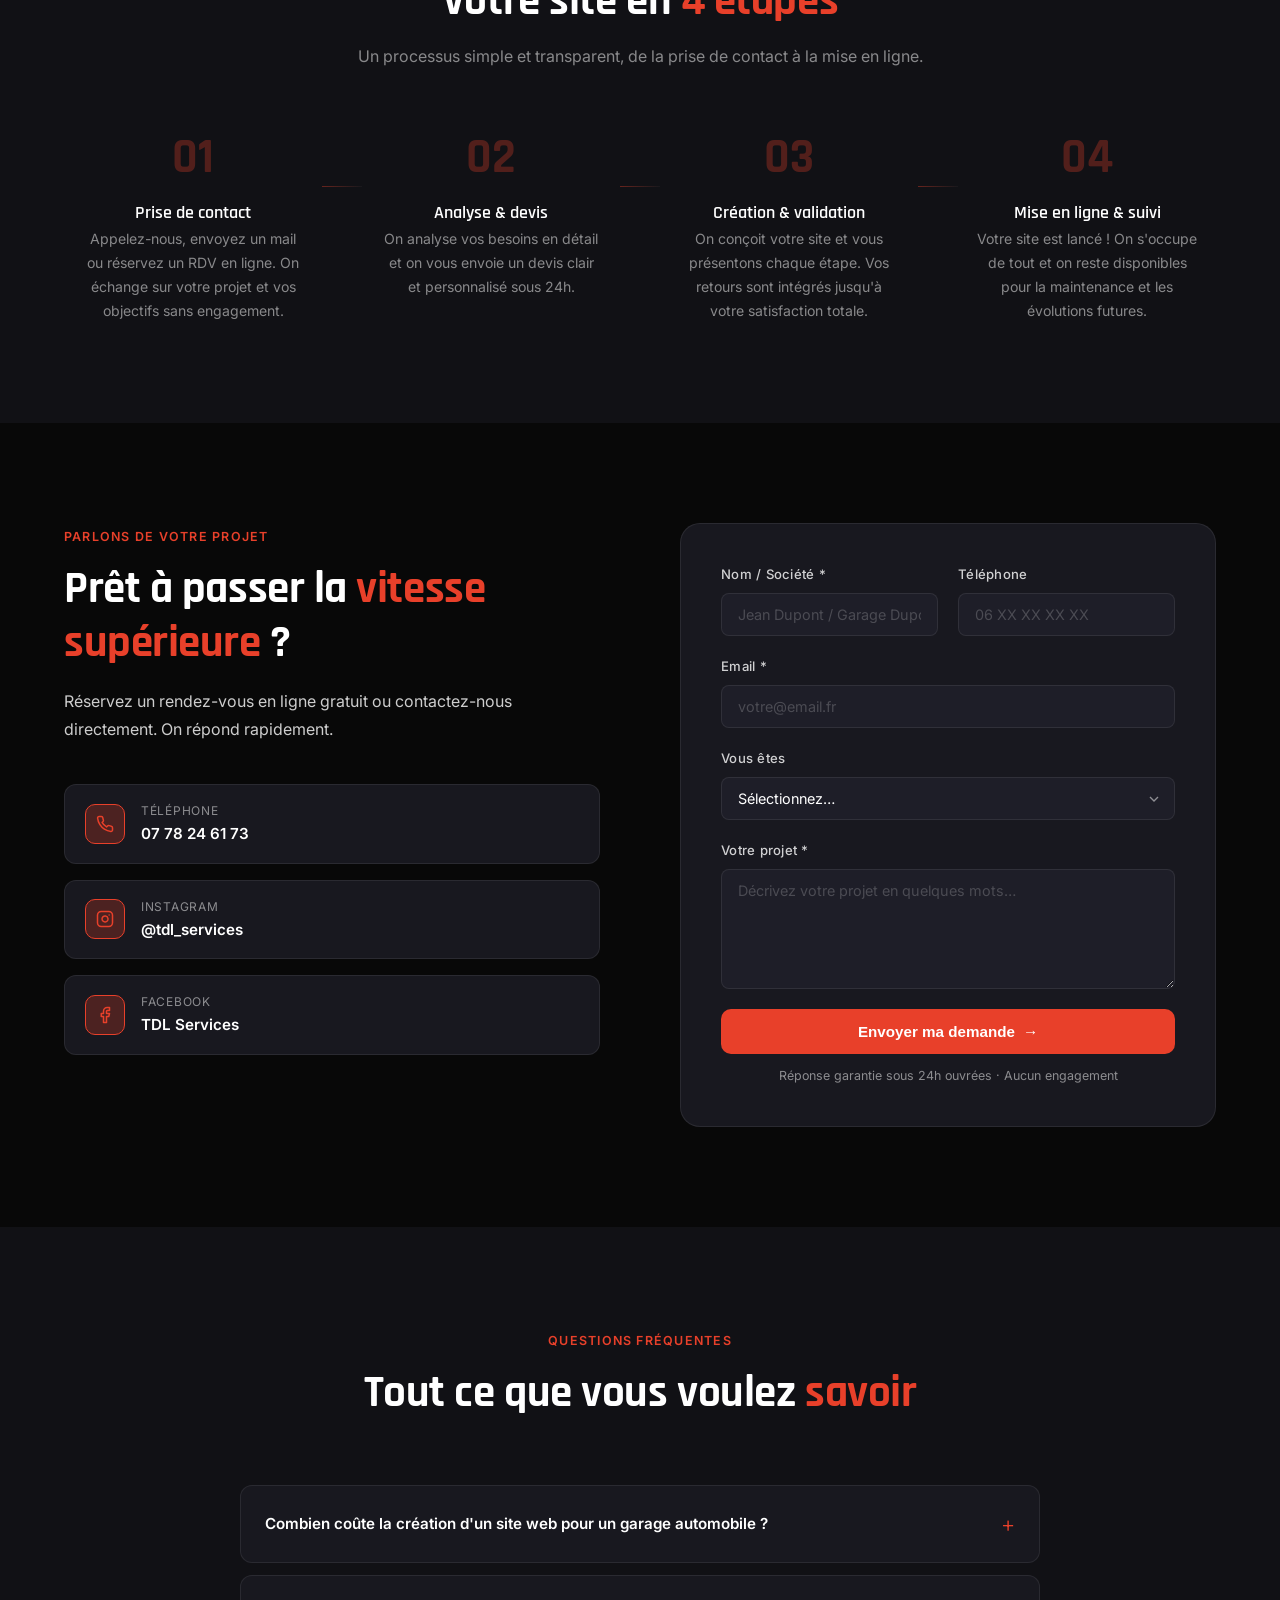
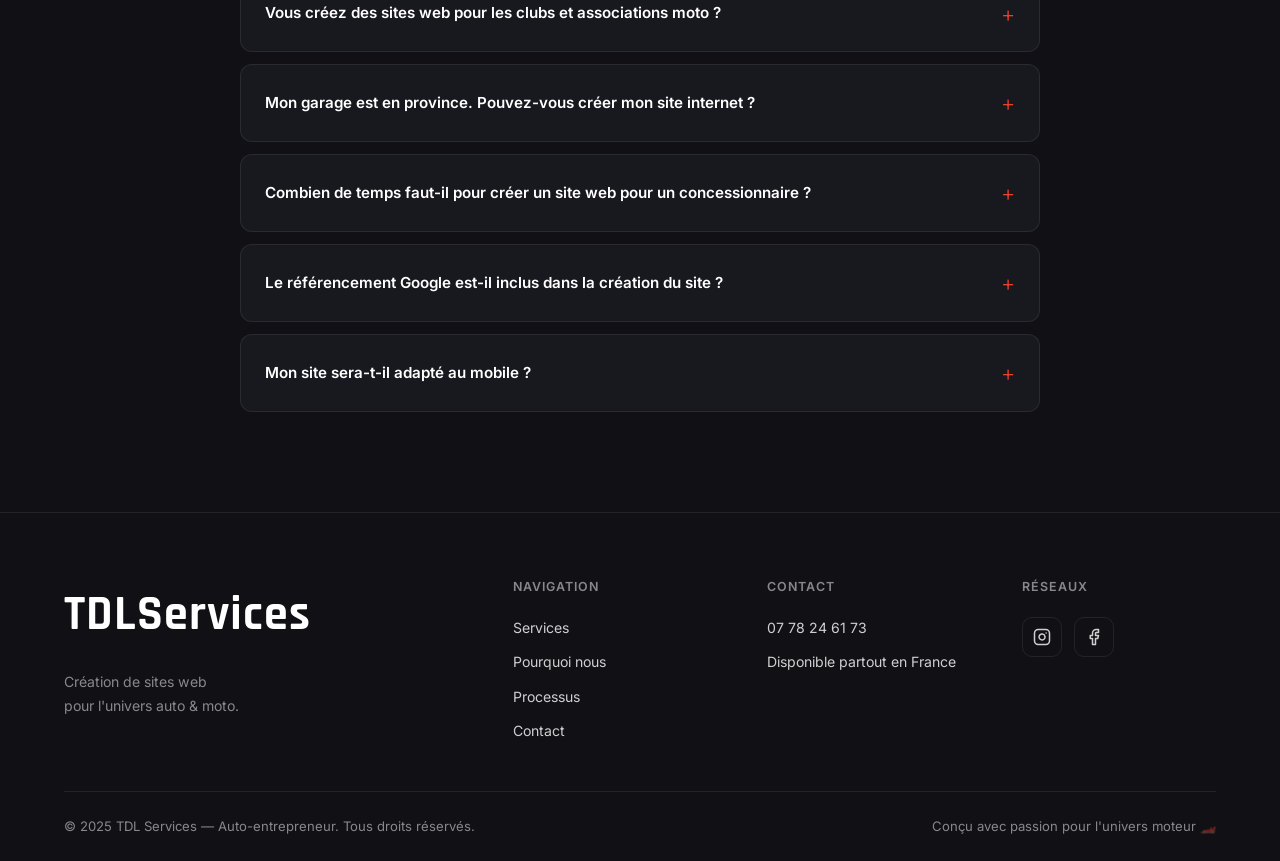
==== commit e8e60a5a: "style: logo 3rem + cache-bust CSS v3 https://claude.ai/code/session_01EM4hcyPmR5BGXLawjQ9SZL" ====
--- a/index.html
+++ b/index.html
@@ -69,7 +69,7 @@
     "url": "https://tdlservices.fr"
   }
   </script>
-  <link rel="stylesheet" href="style.css" />
+  <link rel="stylesheet" href="style.css?v=3" />
   <link rel="preconnect" href="https://fonts.googleapis.com" />
   <link rel="preconnect" href="https://fonts.gstatic.com" crossorigin />
   <link href="https://fonts.googleapis.com/css2?family=Inter:wght@300;400;500;600;700;800;900&family=Rajdhani:wght@500;600;700&display=swap" rel="stylesheet" />
--- a/style.css
+++ b/style.css
@@ -76,6 +76,11 @@
 .nav__logo {
   display: flex;
   align-items: center;
+  font-family: var(--font-display);
+  font-size: 3rem;
+  font-weight: 700;
+  letter-spacing: 0.02em;
+  text-decoration: none;
 }
 
 .nav__links {
